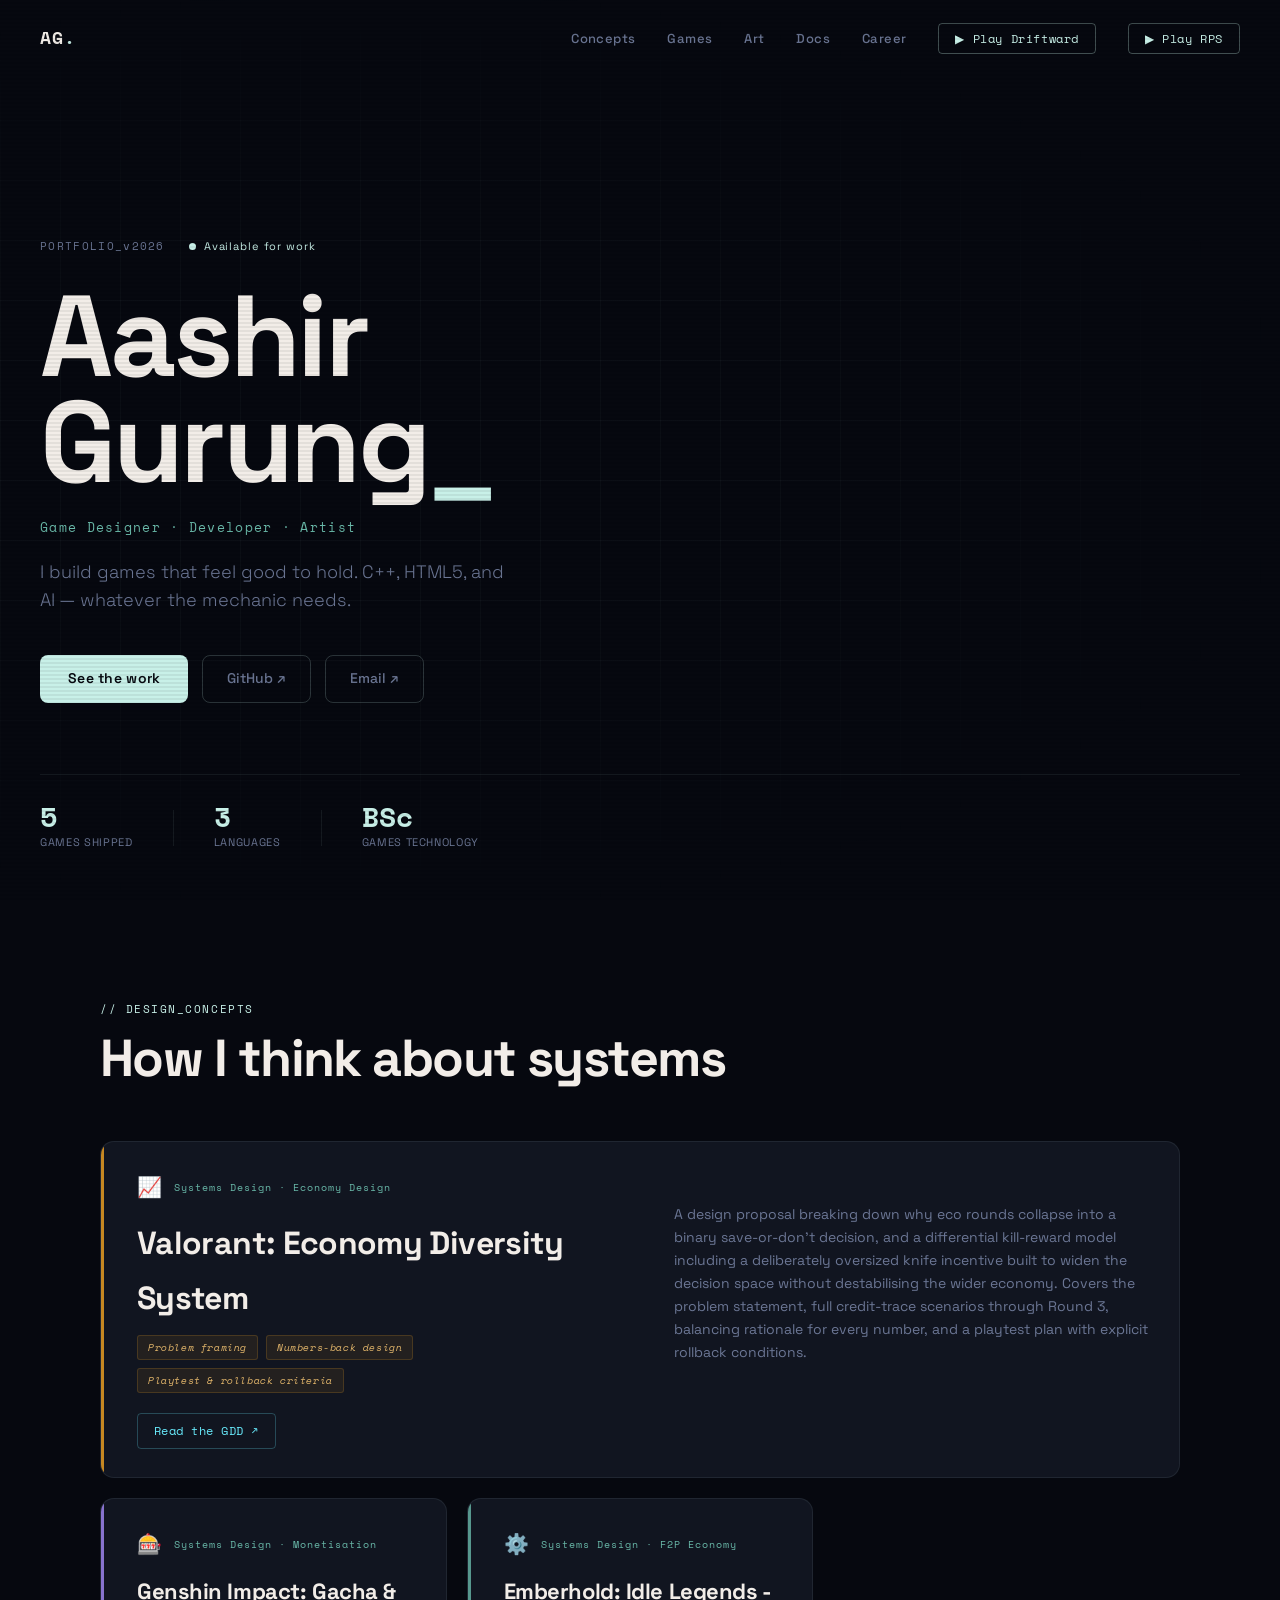
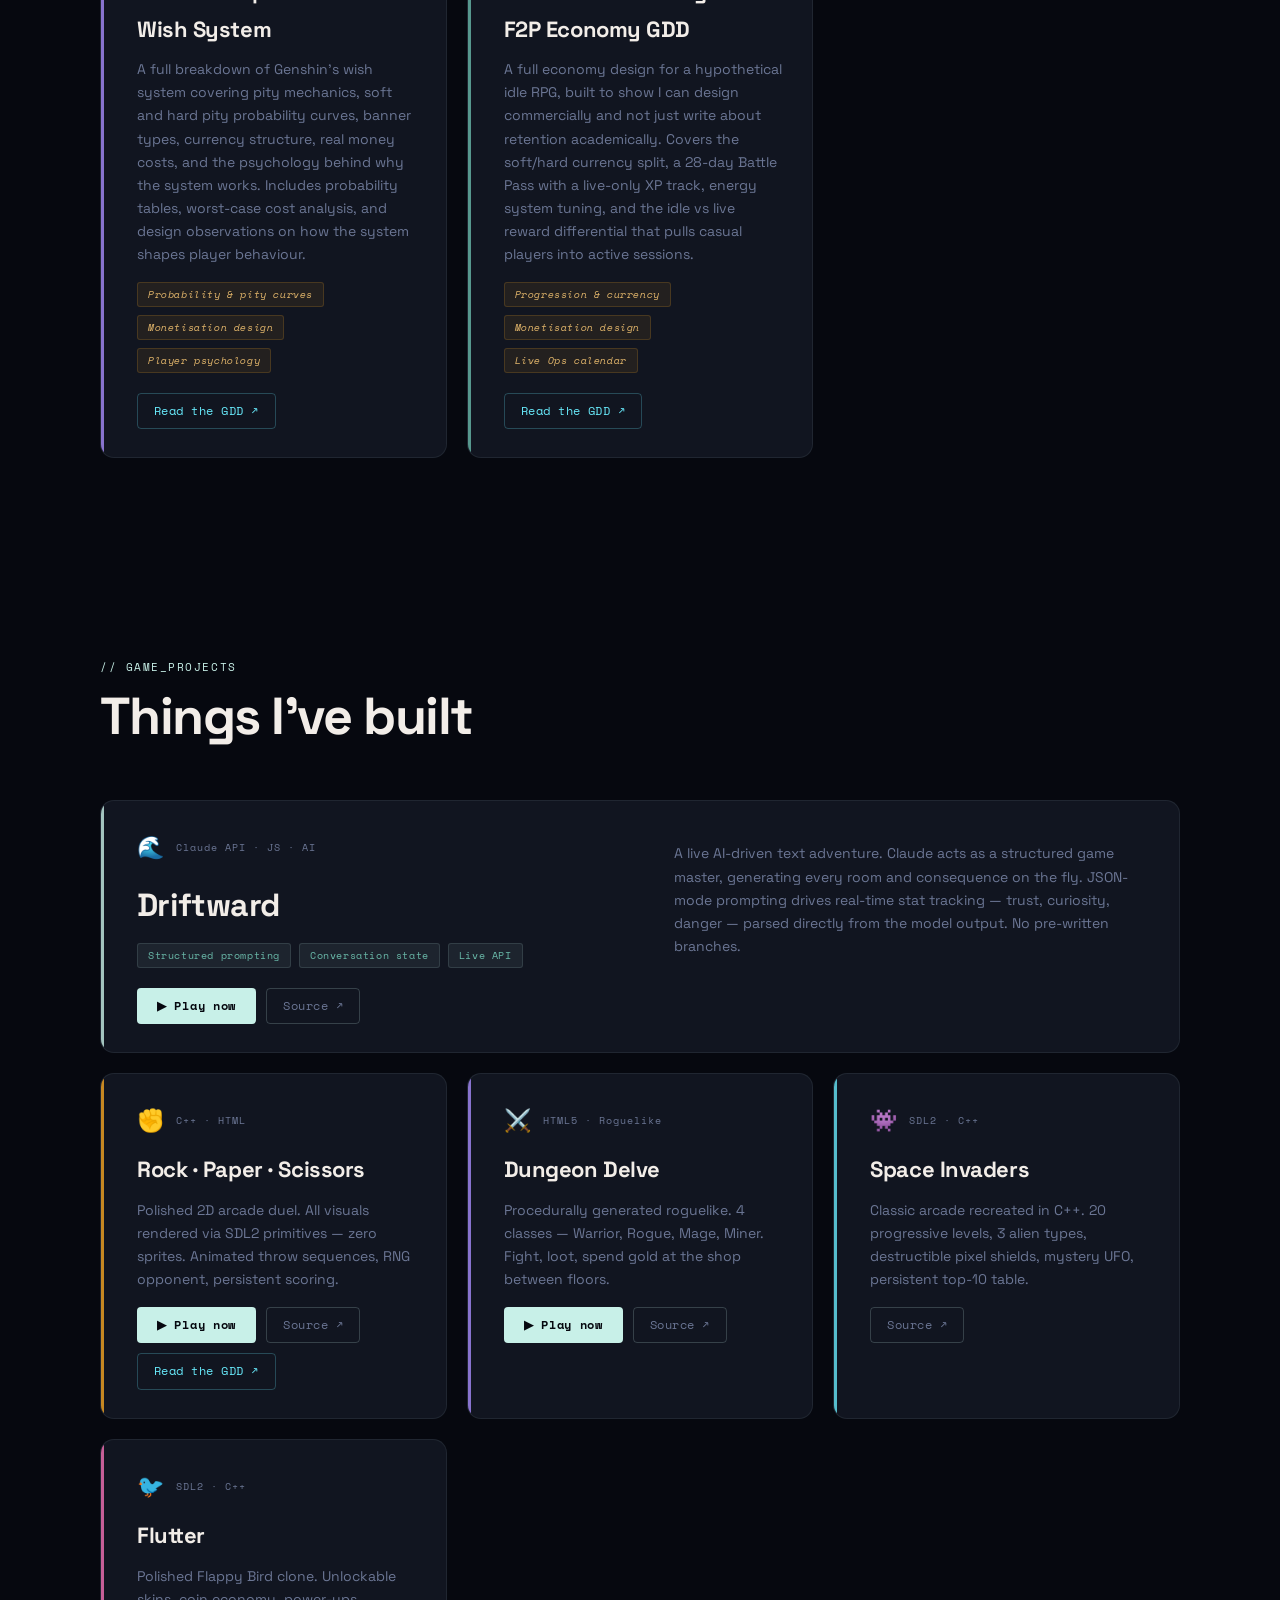
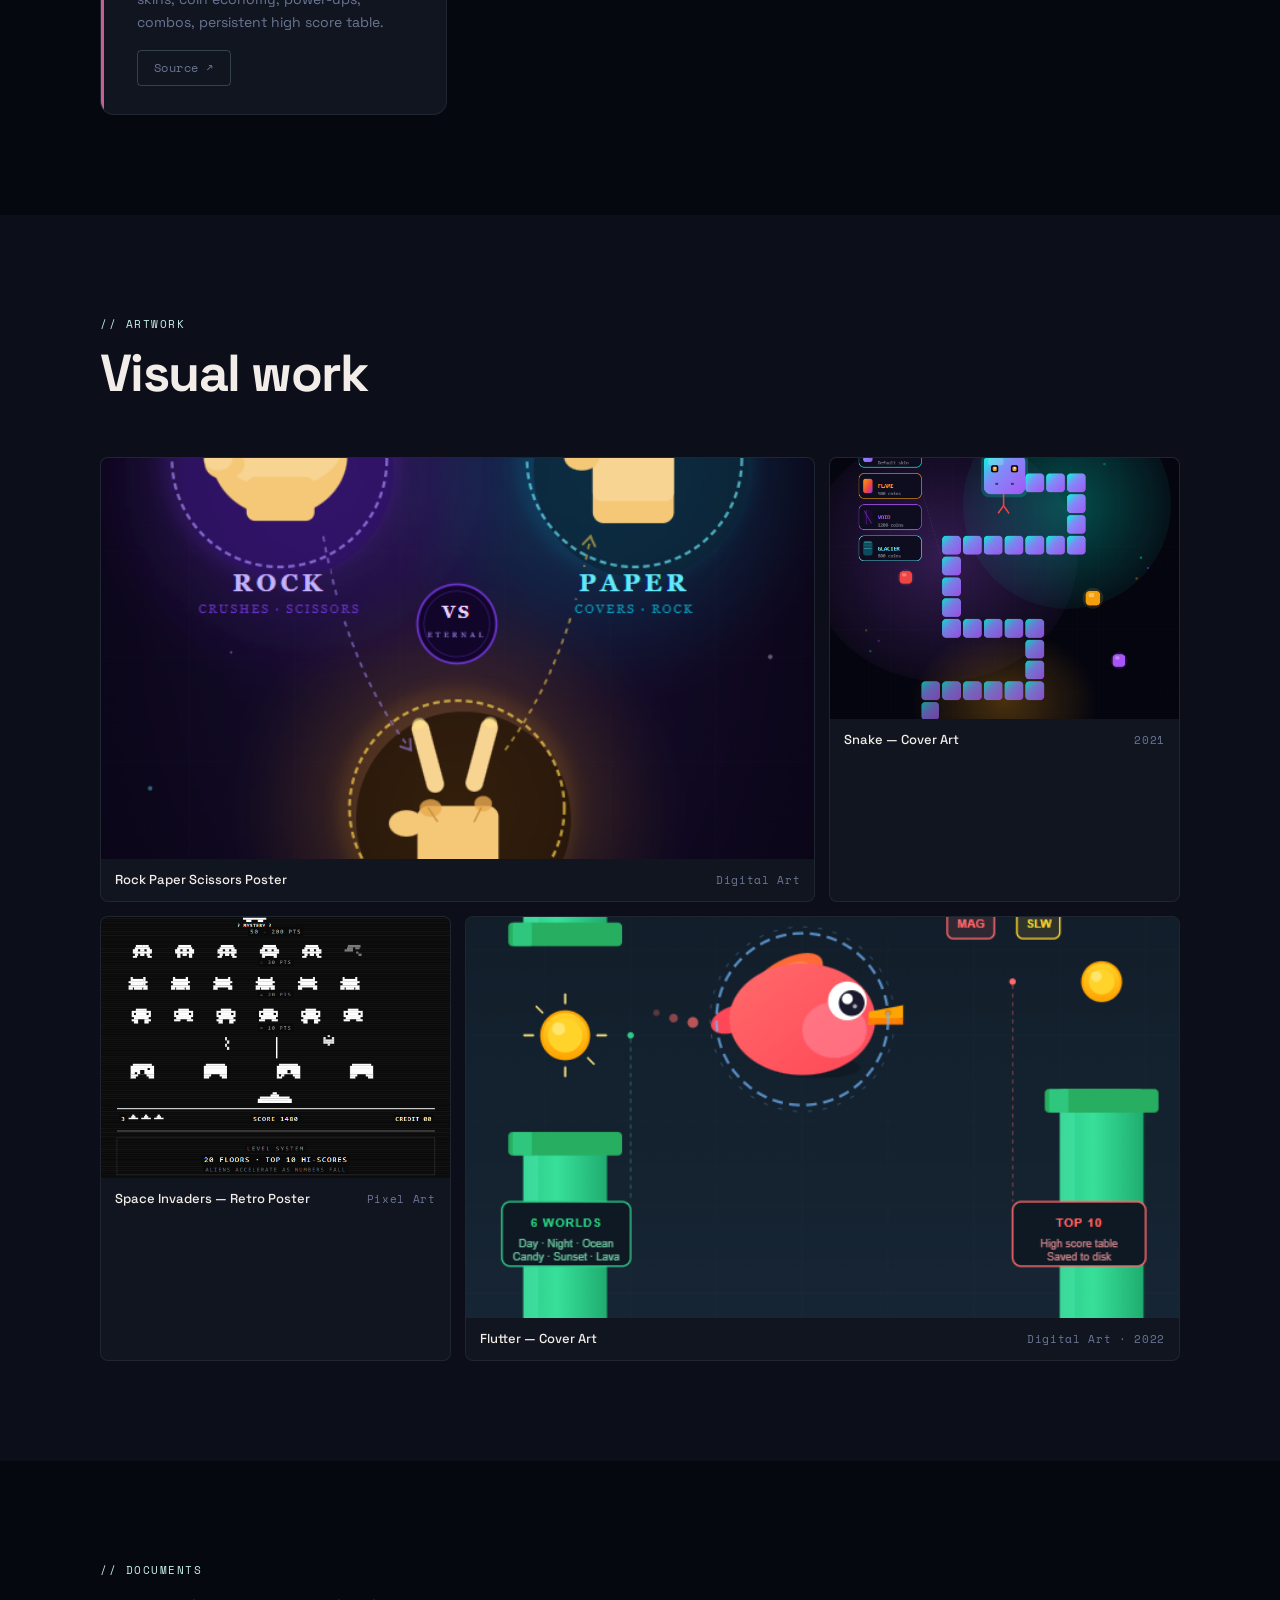
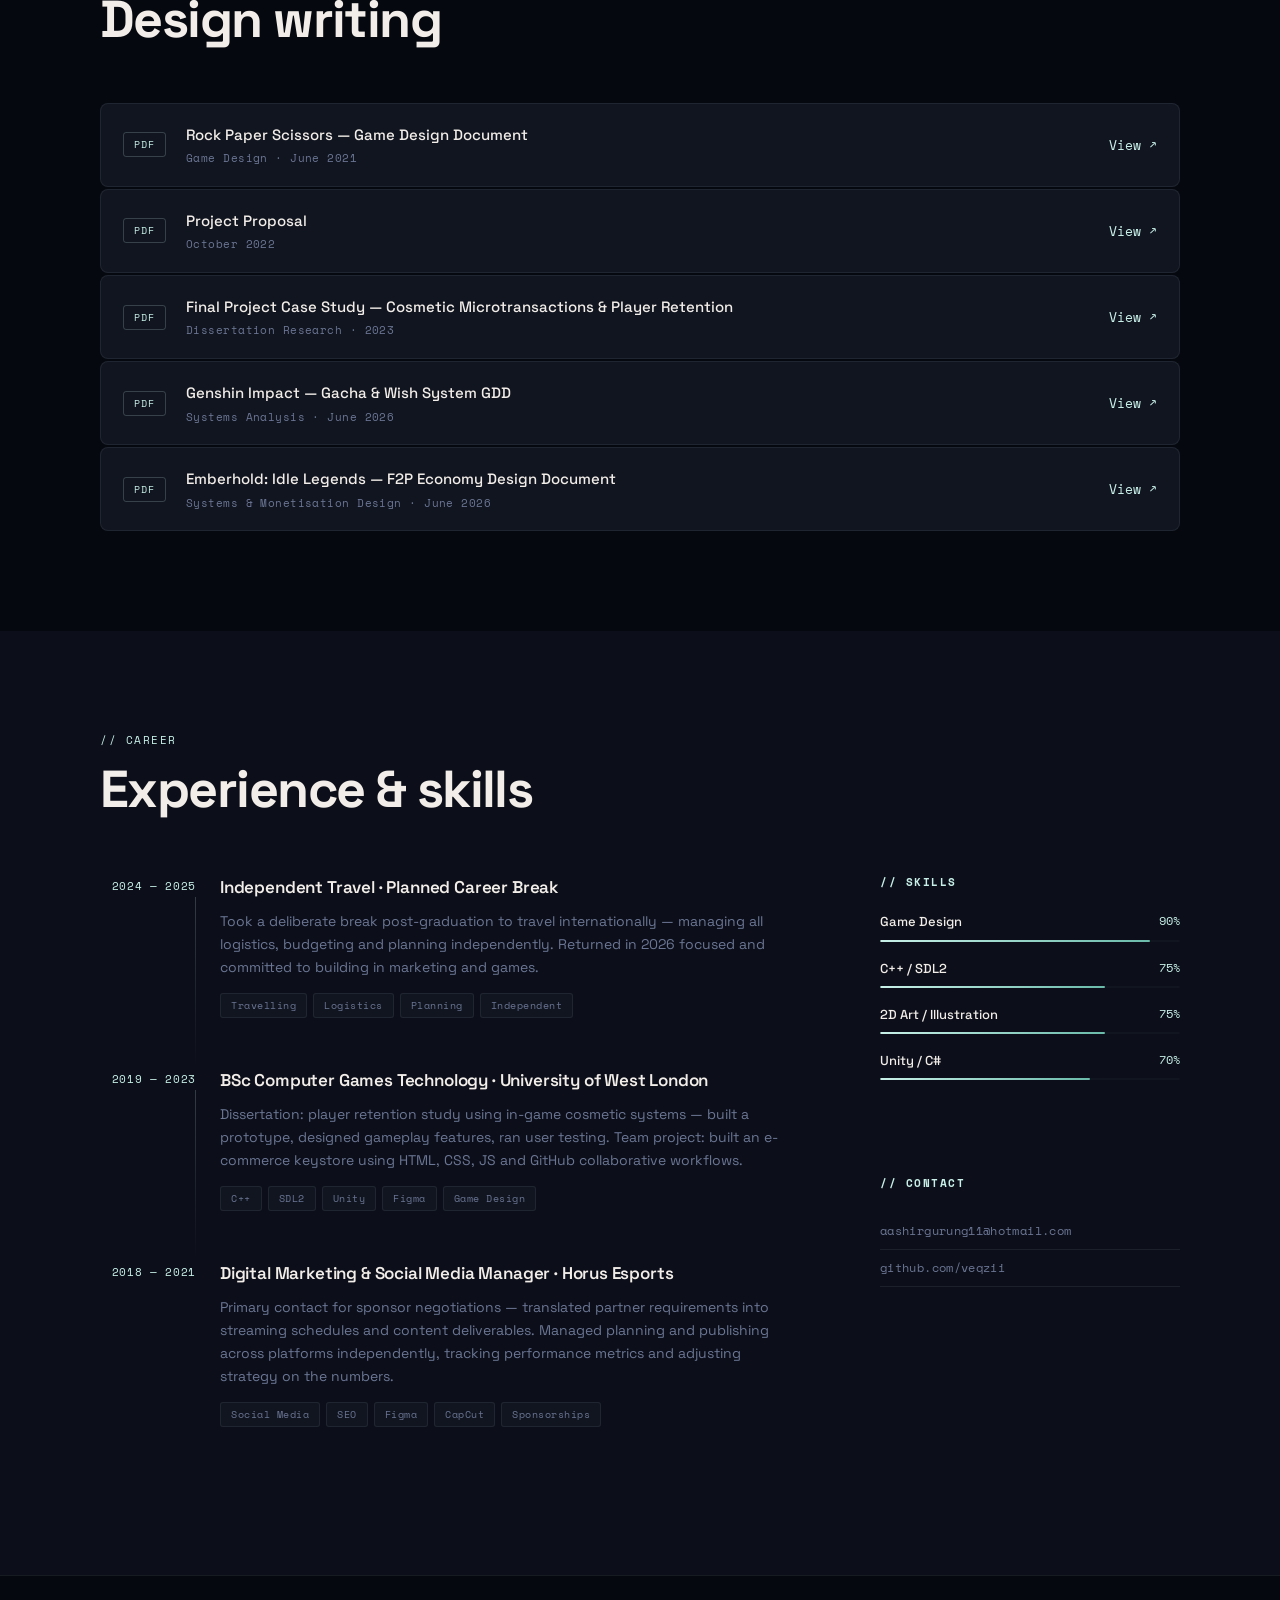
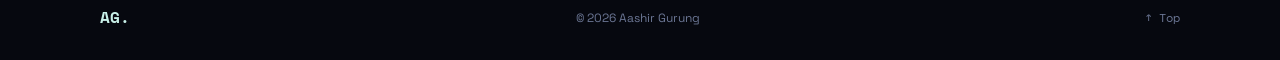
==== index.html @ be1afe0b "Add link to RPS game and update tags" ====
<!DOCTYPE html>
<html lang="en">
<head>
  <meta charset="UTF-8" />
  <meta name="viewport" content="width=device-width, initial-scale=1.0" />
  <title>AG — Game Designer</title>
  <link rel="stylesheet" href="style.css" />
  <link rel="preconnect" href="https://fonts.googleapis.com" />
  <link rel="preconnect" href="https://fonts.gstatic.com" crossorigin />
  <link href="https://fonts.googleapis.com/css2?family=Space+Grotesk:wght@300;400;500;600;700&family=Space+Mono:ital,wght@0,400;0,700;1,400&display=swap" rel="stylesheet" />
</head>
<body>

  <!-- CURSOR -->
  <div class="cursor" id="cursor"></div>

  <!-- NAV -->
  <nav class="nav" id="nav">
    <a href="#home" class="nav-logo">AG<span class="nav-logo-dot">.</span></a>
    <ul class="nav-links" id="navLinks">
      <li><a href="#concepts">Concepts</a></li>
      <li><a href="#games">Games</a></li>
      <li><a href="#art">Art</a></li>
      <li><a href="#docs">Docs</a></li>
      <li><a href="#career">Career</a></li>
      <li><a href="driftward.html" class="nav-cta">▶ Play Driftward</a></li>
      <li><a href="https://veqzii.github.io/RPS-Game/" class="nav-cta">▶ Play RPS</a></li>
    </ul>
    <button class="nav-toggle" id="navToggle" aria-label="Menu">
      <span></span><span></span>
    </button>
  </nav>

  <!-- HERO -->
  <section class="hero" id="home">
    <div class="hero-grid-bg"></div>
    <div class="hero-inner">
      <div class="hero-eyebrow">
        <span class="mono">PORTFOLIO_v2026</span>
        <span class="hero-status"><span class="status-dot"></span>Available for work</span>
      </div>
      <h1 class="hero-title">
        <span class="hero-name" id="heroName"></span><span class="hero-cursor" id="heroCursor">_</span>
      </h1>
      <p class="hero-role">Game Designer · Developer · Artist</p>
      <p class="hero-bio">I build games that feel good to hold. C++, HTML5, and AI — whatever the mechanic needs.</p>
      <div class="hero-links">
        <a href="#games" class="btn-primary">See the work</a>
        <a href="https://github.com/veqzii" target="_blank" class="btn-ghost">GitHub ↗</a>
        <a href="mailto:aashirgurung11@hotmail.com" class="btn-ghost">Email ↗</a>
      </div>
    </div>
    <div class="hero-stats">
      <div class="stat">
        <span class="stat-num">5</span>
        <span class="stat-label">Games shipped</span>
      </div>
      <div class="stat-divider"></div>
      <div class="stat">
        <span class="stat-num">3</span>
        <span class="stat-label">Languages</span>
      </div>
      <div class="stat-divider"></div>
      <div class="stat">
        <span class="stat-num">BSc</span>
        <span class="stat-label">Games Technology</span>
      </div>
    </div>
  </section>

  <!-- DESIGN CONCEPTS -->
  <section class="section" id="concepts">
    <div class="container">
      <header class="section-head">
        <div class="section-label mono">// DESIGN_CONCEPTS</div>
        <h2 class="section-title">How I think about systems</h2>
      </header>

      <div class="games-grid">

        <!-- VALORANT ECONOMY GDD — featured concept -->
        <article class="game-card game-card--featured concept-card reveal">
          <div class="card-accent" style="--accent-color: #f5a623;"></div>
          <div class="card-inner">
            <div class="card-header">
              <div class="card-icon">📈</div>
              <span class="card-tag mono">Systems Design · Economy Design</span>
            </div>
            <h3 class="card-title">Valorant: Economy Diversity System</h3>
            <p class="card-desc">A design proposal breaking down why eco rounds collapse into a binary save-or-don't decision, and a differential kill-reward model including a deliberately oversized knife incentive built to widen the decision space without destabilising the wider economy. Covers the problem statement, full credit-trace scenarios through Round 3, balancing rationale for every number, and a playtest plan with explicit rollback conditions.</p>
            <div class="card-tech">
              <span>Problem framing</span>
              <span>Numbers-back design</span>
              <span>Playtest & rollback criteria</span>
            </div>
            <div class="card-links">
              <a href="docs/ValorantEconomyBreakdownGDD.pdf" class="link-secondary link-doc" target="_blank" rel="noopener">Read the GDD ↗</a>
            </div>
          </div>
        </article>

        <!-- GENSHIN GACHA GDD -->
        <article class="game-card concept-card reveal">
          <div class="card-accent" style="--accent-color: #a78bfa;"></div>
          <div class="card-inner">
            <div class="card-header">
              <div class="card-icon">🎰</div>
              <span class="card-tag mono">Systems Design · Monetisation</span>
            </div>
            <h3 class="card-title">Genshin Impact: Gacha & Wish System</h3>
            <p class="card-desc">A full breakdown of Genshin's wish system covering pity mechanics, soft and hard pity probability curves, banner types, currency structure, real money costs, and the psychology behind why the system works. Includes probability tables, worst-case cost analysis, and design observations on how the system shapes player behaviour.</p>
            <div class="card-tech">
              <span>Probability & pity curves</span>
              <span>Monetisation design</span>
              <span>Player psychology</span>
            </div>
            <div class="card-links">
              <a href="docs/GenshinGachaSystem.pdf" class="link-secondary link-doc" target="_blank" rel="noopener">Read the GDD ↗</a>
            </div>
          </div>
        </article>

        <!-- EMBERHOLD ECONOMY GDD -->
        <article class="game-card concept-card reveal">
          <div class="card-accent" style="--accent-color: #6abaaa;"></div>
          <div class="card-inner">
            <div class="card-header">
              <div class="card-icon">⚙️</div>
              <span class="card-tag mono">Systems Design · F2P Economy</span>
            </div>
            <h3 class="card-title">Emberhold: Idle Legends - F2P Economy GDD</h3>
            <p class="card-desc">A full economy design for a hypothetical idle RPG, built to show I can design commercially and not just write about retention academically. Covers the soft/hard currency split, a 28-day Battle Pass with a live-only XP track, energy system tuning, and the idle vs live reward differential that pulls casual players into active sessions.</p>
            <div class="card-tech">
              <span>Progression & currency</span>
              <span>Monetisation design</span>
              <span>Live Ops calendar</span>
            </div>
            <div class="card-links">
              <a href="docs/RPS_GDD.pdf" class="link-secondary link-doc" target="_blank" rel="noopener">Read the GDD ↗</a>
            </div>
          </div>
        </article>

      </div>
    </div>
  </section>

  <!-- GAMES -->
  <section class="section" id="games">
    <div class="container">
      <header class="section-head">
        <div class="section-label mono">// GAME_PROJECTS</div>
        <h2 class="section-title">Things I've built</h2>
      </header>

      <div class="games-grid">

        <!-- DRIFTWARD — featured, top -->
        <article class="game-card game-card--featured reveal">
          <div class="card-accent" style="--accent-color: #c8f0e8;"></div>
          <div class="card-inner">
            <div class="card-header">
              <div class="card-icon">🌊</div>
              <span class="card-tag mono">Claude API · JS · AI</span>
            </div>
            <h3 class="card-title">Driftward</h3>
            <p class="card-desc">A live AI-driven text adventure. Claude acts as a structured game master, generating every room and consequence on the fly. JSON-mode prompting drives real-time stat tracking — trust, curiosity, danger — parsed directly from the model output. No pre-written branches.</p>
            <div class="card-tech">
              <span>Structured prompting</span>
              <span>Conversation state</span>
              <span>Live API</span>
            </div>
            <div class="card-links">
              <a href="driftward.html" class="link-play">▶ Play now</a>
              <a href="https://github.com/veqzii" target="_blank" class="link-secondary">Source ↗</a>
            </div>
          </div>
        </article>

        <!-- RPS -->
        <article class="game-card reveal">
          <div class="card-accent" style="--accent-color: #f5a623;"></div>
          <div class="card-inner">
            <div class="card-header">
              <div class="card-icon">✊</div>
              <span class="card-tag mono">C++ · HTML</span>
            </div>
            <h3 class="card-title">Rock · Paper · Scissors</h3>
            <p class="card-desc">Polished 2D arcade duel. All visuals rendered via SDL2 primitives — zero sprites. Animated throw sequences, RNG opponent, persistent scoring.</p>
            <div class="card-links">
              <a href="https://veqzii.github.io/RPS-Game/" class="link-play">▶ Play now</a>
              <a href="https://github.com/veqzii/rps-game" target="_blank" class="link-secondary">Source ↗</a>
              <a href="docs/RPS_GDD.pdf" class="link-secondary link-doc" target="_blank" rel="noopener">Read the GDD ↗</a>
            </div>
          </div>
        </article>

        <!-- DUNGEON DELVE -->
        <article class="game-card reveal">
          <div class="card-accent" style="--accent-color: #a78bfa;"></div>
          <div class="card-inner">
            <div class="card-header">
              <div class="card-icon">⚔️</div>
              <span class="card-tag mono">HTML5 · Roguelike</span>
            </div>
            <h3 class="card-title">Dungeon Delve</h3>
            <p class="card-desc">Procedurally generated roguelike. 4 classes — Warrior, Rogue, Mage, Miner. Fight, loot, spend gold at the shop between floors.</p>
            <div class="card-links">
              <a href="dungeon_delve.html" class="link-play">▶ Play now</a>
              <a href="https://github.com/veqzii" target="_blank" class="link-secondary">Source ↗</a>
            </div>
          </div>
        </article>

        <!-- SPACE INVADERS -->
        <article class="game-card reveal">
          <div class="card-accent" style="--accent-color: #67e8f9;"></div>
          <div class="card-inner">
            <div class="card-header">
              <div class="card-icon">👾</div>
              <span class="card-tag mono">SDL2 · C++</span>
            </div>
            <h3 class="card-title">Space Invaders</h3>
            <p class="card-desc">Classic arcade recreated in C++. 20 progressive levels, 3 alien types, destructible pixel shields, mystery UFO, persistent top-10 table.</p>
            <div class="card-links">
              <a href="https://github.com/veqzii/space-invaders" target="_blank" class="link-secondary">Source ↗</a>
            </div>
          </div>
        </article>

        <!-- FLUTTER -->
        <article class="game-card reveal">
          <div class="card-accent" style="--accent-color: #f472b6;"></div>
          <div class="card-inner">
            <div class="card-header">
              <div class="card-icon">🐦</div>
              <span class="card-tag mono">SDL2 · C++</span>
            </div>
            <h3 class="card-title">Flutter</h3>
            <p class="card-desc">Polished Flappy Bird clone. Unlockable skins, coin economy, power-ups, combos, persistent high score table.</p>
            <div class="card-links">
              <a href="https://github.com/Veqzii/Flutter" target="_blank" class="link-secondary">Source ↗</a>
            </div>
          </div>
        </article>

      </div>
    </div>
  </section>


  <!-- ART -->
  <section class="section section--alt" id="art">
    <div class="container">
      <header class="section-head">
        <div class="section-label mono">// ARTWORK</div>
        <h2 class="section-title">Visual work</h2>
      </header>

      <div class="art-grid">
        <figure class="art-item art-item--wide reveal" onclick="openLightbox('art/rps poster.png','Rock Paper Scissors — Promotional Poster')">
          <div class="art-img-wrap">
            <img src="art/rps poster.png" alt="Rock Paper Scissors Poster" loading="lazy" />
          </div>
          <figcaption><span>Rock Paper Scissors Poster</span><span class="mono">Digital Art</span></figcaption>
        </figure>

        <figure class="art-item reveal" onclick="openLightbox('art/snake-cover.png','Snake — Cover Art')">
          <div class="art-img-wrap">
            <img src="art/snake-cover.png" alt="Snake Cover Art" loading="lazy" />
          </div>
          <figcaption><span>Snake — Cover Art</span><span class="mono">2021</span></figcaption>
        </figure>

        <figure class="art-item reveal" onclick="openLightbox('art/space-invaders-poster.png','Space Invaders — Retro Arcade Poster')">
          <div class="art-img-wrap">
            <img src="art/space-invaders-poster.png" alt="Space Invaders Poster" loading="lazy" />
          </div>
          <figcaption><span>Space Invaders — Retro Poster</span><span class="mono">Pixel Art</span></figcaption>
        </figure>

        <figure class="art-item art-item--wide reveal" onclick="openLightbox('art/flutter_game_poster.png','Flutter — Cover Art')">
          <div class="art-img-wrap">
            <img src="art/flutter_game_poster.png" alt="Flutter Cover Art" loading="lazy" />
          </div>
          <figcaption><span>Flutter — Cover Art</span><span class="mono">Digital Art · 2022</span></figcaption>
        </figure>
      </div>
    </div>
  </section>

  <!-- DOCUMENTS -->
  <section class="section" id="docs">
    <div class="container">
      <header class="section-head">
        <div class="section-label mono">// DOCUMENTS</div>
        <h2 class="section-title">Design writing</h2>
      </header>

      <div class="docs-list">
        <a href="docs/RPS_GDD.pdf" class="doc-row reveal" target="_blank" rel="noopener">
          <span class="doc-tag mono">PDF</span>
          <div class="doc-info">
            <span class="doc-name">Rock Paper Scissors — Game Design Document</span>
            <span class="doc-meta mono">Game Design · June 2021</span>
          </div>
          <span class="doc-dl">View ↗</span>
        </a>
        <a href="docs/Project Proposal.pdf" class="doc-row reveal" target="_blank" rel="noopener">
          <span class="doc-tag mono">PDF</span>
          <div class="doc-info">
            <span class="doc-name">Project Proposal</span>
            <span class="doc-meta mono">October 2022</span>
          </div>
          <span class="doc-dl">View ↗</span>
        </a>
        <a href="docs/Final_Project_Case_Study.pdf" class="doc-row reveal" target="_blank" rel="noopener">
          <span class="doc-tag mono">PDF</span>
          <div class="doc-info">
            <span class="doc-name">Final Project Case Study — Cosmetic Microtransactions & Player Retention</span>
            <span class="doc-meta mono">Dissertation Research · 2023</span>
          </div>
          <span class="doc-dl">View ↗</span>
        </a>
        <a href="docs/GenshinGachaSystem.pdf" class="doc-row reveal" target="_blank" rel="noopener">
          <span class="doc-tag mono">PDF</span>
          <div class="doc-info">
            <span class="doc-name">Genshin Impact — Gacha & Wish System GDD</span>
            <span class="doc-meta mono">Systems Analysis · June 2026</span>
          </div>
          <span class="doc-dl">View ↗</span>
        </a>
        <a href="docs/EmberholdGDD.pdf" class="doc-row reveal" target="_blank" rel="noopener">
          <span class="doc-tag mono">PDF</span>
          <div class="doc-info">
            <span class="doc-name">Emberhold: Idle Legends — F2P Economy Design Document</span>
            <span class="doc-meta mono">Systems & Monetisation Design · June 2026</span>
          </div>
          <span class="doc-dl">View ↗</span>
        </a>
      </div>
    </div>
  </section>

  <!-- CAREER -->
  <section class="section section--alt" id="career">
    <div class="container">
      <header class="section-head">
        <div class="section-label mono">// CAREER</div>
        <h2 class="section-title">Experience & skills</h2>
      </header>

      <div class="career-layout">
        <div class="timeline">

          <div class="tl-item reveal">
            <div class="tl-year mono">2024 — 2025</div>
            <div class="tl-body">
              <h4 class="tl-role">Independent Travel · Planned Career Break</h4>
              <p class="tl-desc">Took a deliberate break post-graduation to travel internationally — managing all logistics, budgeting and planning independently. Returned in 2026 focused and committed to building in marketing and games.</p>
              <div class="tl-tags">
                <span>Travelling</span><span>Logistics</span><span>Planning</span><span>Independent</span>
              </div>
            </div>
          </div>

          <div class="tl-item reveal">
            <div class="tl-year mono">2019 — 2023</div>
            <div class="tl-body">
              <h4 class="tl-role">BSc Computer Games Technology · University of West London</h4>
              <p class="tl-desc">Dissertation: player retention study using in-game cosmetic systems — built a prototype, designed gameplay features, ran user testing. Team project: built an e-commerce keystore using HTML, CSS, JS and GitHub collaborative workflows.</p>
              <div class="tl-tags">
                <span>C++</span><span>SDL2</span><span>Unity</span><span>Figma</span><span>Game Design</span>
              </div>
            </div>
          </div>

          <div class="tl-item reveal">
            <div class="tl-year mono">2018 — 2021</div>
            <div class="tl-body">
              <h4 class="tl-role">Digital Marketing & Social Media Manager · Horus Esports</h4>
              <p class="tl-desc">Primary contact for sponsor negotiations — translated partner requirements into streaming schedules and content deliverables. Managed planning and publishing across platforms independently, tracking performance metrics and adjusting strategy on the numbers.</p>
              <div class="tl-tags">
                <span>Social Media</span><span>SEO</span><span>Figma</span><span>CapCut</span><span>Sponsorships</span>
              </div>
            </div>
          </div>

        </div>

        <aside class="skills-col">
          <div class="skills-block">
            <h3 class="skills-heading mono">// SKILLS</h3>
            <div class="skill-list" id="skillList">
              <div class="skill-item reveal">
                <div class="skill-top"><span>Game Design</span><span class="mono">90%</span></div>
                <div class="skill-bar"><div class="skill-fill" style="--w:90%"></div></div>
              </div>
              <div class="skill-item reveal">
                <div class="skill-top"><span>C++ / SDL2</span><span class="mono">75%</span></div>
                <div class="skill-bar"><div class="skill-fill" style="--w:75%"></div></div>
              </div>
              <div class="skill-item reveal">
                <div class="skill-top"><span>2D Art / Illustration</span><span class="mono">75%</span></div>
                <div class="skill-bar"><div class="skill-fill" style="--w:75%"></div></div>
              </div>
              <div class="skill-item reveal">
                <div class="skill-top"><span>Unity / C#</span><span class="mono">70%</span></div>
                <div class="skill-bar"><div class="skill-fill" style="--w:70%"></div></div>
              </div>
              <div class="skill-item reveal">
                <div class="skill-top"><span>Figma / UI Design</span><span class="mono">65%</span></div>
                <div class="skill-bar"><div class="skill-fill" style="--w:65%"></div></div>
              </div>
            </div>
          </div>

          <div class="contact-block">
            <h3 class="skills-heading mono">// CONTACT</h3>
            <a href="mailto:aashirgurung11@hotmail.com" class="contact-link">aashirgurung11@hotmail.com</a>
            <a href="https://github.com/veqzii" target="_blank" class="contact-link">github.com/veqzii</a>
          </div>
        </aside>
      </div>
    </div>
  </section>

  <!-- FOOTER -->
  <footer class="footer">
    <div class="container footer-inner">
      <span class="footer-logo mono">AG.</span>
      <p class="footer-copy">© 2026 Aashir Gurung</p>
      <a href="#home" class="footer-top">↑ Top</a>
    </div>
  </footer>

  <!-- LIGHTBOX -->
  <div class="lightbox" id="lightbox" onclick="closeLightbox()">
    <button class="lb-close" onclick="closeLightbox()">✕</button>
    <div class="lb-inner" onclick="event.stopPropagation()">
      <img id="lbImg" src="" alt="" />
      <p id="lbCaption"></p>
    </div>
  </div>

  <script src="main.js"></script>
</body>
</html>
---- style.css ----
/* ============================================================
   AASHIR GURUNG PORTFOLIO — style.css
   Aesthetic: Game Credits / CRT Terminal
   Fonts: Space Grotesk (display) + Space Mono (utility)
   ============================================================ */

/* ── Reset ── */
*, *::before, *::after { box-sizing: border-box; margin: 0; padding: 0; }
html { scroll-behavior: smooth; }

/* ── Tokens ── */
:root {
  --void:      #06080f;
  --void-2:    #0c0f1a;
  --void-3:    #111520;
  --panel:     #161b2e;
  --border:    rgba(200, 240, 232, 0.08);
  --border-hi: rgba(200, 240, 232, 0.2);

  --mint:      #c8f0e8;
  --mint-dim:  #6abaaa;
  --danger:    #e84040;
  --warm:      #f2ede8;
  --muted:     #6b7694;

  --head:      'Space Grotesk', sans-serif;
  --mono:      'Space Mono', monospace;
  --body:      'Space Grotesk', sans-serif;

  --r:         8px;
  --r-lg:      14px;
  --ease:      cubic-bezier(0.4, 0, 0.2, 1);
}

body {
  background: var(--void);
  color: var(--warm);
  font-family: var(--body);
  font-size: 16px;
  line-height: 1.7;
  overflow-x: hidden;
  cursor: none;
}

/* CRT scanline overlay — the signature texture */
body::after {
  content: '';
  position: fixed;
  inset: 0;
  pointer-events: none;
  background: repeating-linear-gradient(
    to bottom,
    transparent 0px,
    transparent 2px,
    rgba(0, 0, 0, 0.06) 2px,
    rgba(0, 0, 0, 0.06) 4px
  );
  z-index: 9000;
}

.mono { font-family: var(--mono); }

/* ── Custom cursor ── */
.cursor {
  position: fixed;
  width: 20px; height: 20px;
  border: 1.5px solid var(--mint);
  border-radius: 50%;
  pointer-events: none;
  z-index: 9999;
  transform: translate(-50%, -50%);
  transition: width 0.2s var(--ease), height 0.2s var(--ease), background 0.2s var(--ease);
  mix-blend-mode: screen;
}
body:not(:hover) .cursor { opacity: 0; }
body.cur-hover .cursor {
  width: 40px; height: 40px;
  background: rgba(200, 240, 232, 0.07);
}

/* ── Container ── */
.container {
  max-width: 1160px;
  margin: 0 auto;
  padding: 0 40px;
}

/* ── NAV ── */
.nav {
  position: fixed;
  top: 0; left: 0; right: 0;
  z-index: 500;
  display: flex;
  align-items: center;
  justify-content: space-between;
  padding: 22px 40px;
  transition: background 0.3s var(--ease), padding 0.3s var(--ease);
}
.nav.scrolled {
  background: rgba(6, 8, 15, 0.95);
  backdrop-filter: blur(20px);
  padding: 14px 40px;
  border-bottom: 1px solid var(--border);
}

.nav-logo {
  font-family: var(--mono);
  font-size: 18px;
  font-weight: 700;
  color: var(--warm);
  text-decoration: none;
  letter-spacing: 0.05em;
}
.nav-logo-dot { color: var(--mint); }

.nav-links {
  display: flex;
  align-items: center;
  gap: 32px;
  list-style: none;
}
.nav-links a {
  font-size: 13px;
  font-weight: 500;
  color: var(--muted);
  text-decoration: none;
  letter-spacing: 0.03em;
  transition: color 0.2s;
}
.nav-links a:hover { color: var(--warm); }
.nav-cta {
  color: var(--mint) !important;
  border: 1px solid rgba(200, 240, 232, 0.3);
  padding: 6px 16px;
  border-radius: 4px;
  font-family: var(--mono) !important;
  font-size: 12px !important;
  letter-spacing: 0.05em !important;
  transition: background 0.2s, border-color 0.2s !important;
}
.nav-cta:hover {
  background: rgba(200, 240, 232, 0.08) !important;
  border-color: var(--mint) !important;
}

.nav-toggle {
  display: none;
  flex-direction: column;
  gap: 5px;
  background: none;
  border: none;
  cursor: pointer;
  padding: 4px;
  z-index: 600;
}
.nav-toggle span {
  display: block;
  width: 22px; height: 1.5px;
  background: var(--warm);
  transition: 0.3s var(--ease);
}

/* ── HERO ── */
.hero {
  min-height: 100vh;
  display: flex;
  flex-direction: column;
  justify-content: center;
  position: relative;
  padding: 120px 40px 80px;
  overflow: hidden;
}

/* Grid background — game engine viewport */
.hero-grid-bg {
  position: absolute;
  inset: 0;
  background-image:
    linear-gradient(rgba(200, 240, 232, 0.03) 1px, transparent 1px),
    linear-gradient(90deg, rgba(200, 240, 232, 0.03) 1px, transparent 1px);
  background-size: 60px 60px;
  mask-image: radial-gradient(ellipse at 30% 50%, black 30%, transparent 75%);
}

.hero-inner {
  max-width: 800px;
  position: relative;
  z-index: 1;
}

.hero-eyebrow {
  display: flex;
  align-items: center;
  gap: 24px;
  margin-bottom: 28px;
  font-size: 11px;
  letter-spacing: 0.12em;
  color: var(--muted);
}
.hero-status {
  display: flex;
  align-items: center;
  gap: 8px;
  color: var(--mint);
  font-size: 11px;
  letter-spacing: 0.08em;
}
.status-dot {
  width: 7px; height: 7px;
  border-radius: 50%;
  background: var(--mint);
  animation: blink-status 2.4s ease-in-out infinite;
}
@keyframes blink-status {
  0%,100% { opacity: 1; }
  50% { opacity: 0.3; }
}

.hero-title {
  font-family: var(--head);
  font-size: clamp(64px, 9vw, 120px);
  font-weight: 700;
  line-height: 0.92;
  letter-spacing: -0.03em;
  color: var(--warm);
  margin-bottom: 20px;
  min-height: 1.1em;
}

/* Blinking cursor in hero title */
.hero-cursor {
  color: var(--mint);
  animation: blink-cur 1s step-end infinite;
}
@keyframes blink-cur {
  0%,100% { opacity: 1; }
  50% { opacity: 0; }
}

.hero-role {
  font-family: var(--mono);
  font-size: 13px;
  color: var(--mint-dim);
  letter-spacing: 0.1em;
  margin-bottom: 20px;
}

.hero-bio {
  font-size: 18px;
  font-weight: 300;
  color: var(--muted);
  max-width: 480px;
  line-height: 1.6;
  margin-bottom: 40px;
}

.hero-links {
  display: flex;
  gap: 14px;
  flex-wrap: wrap;
}

.btn-primary {
  display: inline-flex;
  align-items: center;
  padding: 12px 28px;
  background: var(--mint);
  color: var(--void);
  font-family: var(--head);
  font-size: 14px;
  font-weight: 600;
  text-decoration: none;
  border-radius: var(--r);
  letter-spacing: 0.02em;
  transition: transform 0.2s var(--ease), box-shadow 0.2s;
}
.btn-primary:hover {
  transform: translateY(-2px);
  box-shadow: 0 8px 32px rgba(200, 240, 232, 0.25);
}

.btn-ghost {
  display: inline-flex;
  align-items: center;
  padding: 11px 24px;
  border: 1px solid var(--border-hi);
  color: var(--muted);
  font-family: var(--head);
  font-size: 14px;
  font-weight: 500;
  text-decoration: none;
  border-radius: var(--r);
  transition: border-color 0.2s, color 0.2s, transform 0.2s;
}
.btn-ghost:hover {
  border-color: var(--mint);
  color: var(--mint);
  transform: translateY(-2px);
}

/* Hero stats bar */
.hero-stats {
  display: flex;
  align-items: center;
  gap: 0;
  position: absolute;
  bottom: 48px;
  left: 40px;
  right: 40px;
  border-top: 1px solid var(--border);
  padding-top: 28px;
  z-index: 1;
}
.stat {
  display: flex;
  flex-direction: column;
  gap: 2px;
  padding-right: 40px;
}
.stat-num {
  font-family: var(--mono);
  font-size: 28px;
  font-weight: 700;
  color: var(--mint);
  line-height: 1;
}
.stat-label {
  font-size: 11px;
  color: var(--muted);
  letter-spacing: 0.06em;
  text-transform: uppercase;
}
.stat-divider {
  width: 1px;
  height: 36px;
  background: var(--border);
  margin-right: 40px;
}

/* ── SECTIONS ── */
.section { padding: 100px 0; }
.section--alt { background: var(--void-2); }

.section-head { margin-bottom: 56px; }
.section-label {
  font-size: 11px;
  color: var(--mint);
  letter-spacing: 0.14em;
  margin-bottom: 12px;
  display: block;
}
.section-title {
  font-family: var(--head);
  font-size: clamp(32px, 4.5vw, 52px);
  font-weight: 700;
  letter-spacing: -0.03em;
  line-height: 1.05;
  color: var(--warm);
}

/* ── REVEAL ── */
.reveal {
  opacity: 0;
  transform: translateY(24px);
  transition: opacity 0.65s var(--ease), transform 0.65s var(--ease);
}
.reveal.visible {
  opacity: 1;
  transform: translateY(0);
}

/* ── GAME CARDS ── */
.games-grid {
  display: grid;
  grid-template-columns: repeat(3, 1fr);
  gap: 20px;
}

/* Featured card spans full width */
.game-card--featured {
  grid-column: 1 / -1;
}

.game-card {
  position: relative;
  background: var(--void-3);
  border: 1px solid var(--border);
  border-radius: var(--r-lg);
  overflow: hidden;
  transition: border-color 0.25s, transform 0.25s var(--ease), box-shadow 0.35s var(--ease);
}
.game-card:hover {
  border-color: color-mix(in srgb, var(--accent-color, var(--mint)) 50%, var(--border-hi));
  transform: translateY(-4px);
  box-shadow:
    0 20px 60px rgba(0, 0, 0, 0.4),
    0 0 0 1px color-mix(in srgb, var(--accent-color, var(--mint)) 25%, transparent) inset,
    0 0 50px -14px var(--accent-color, var(--mint));
}

/* Coloured left accent — the "cartridge slot" motif */
.card-accent {
  position: absolute;
  left: 0; top: 0; bottom: 0;
  width: 3px;
  background: var(--accent-color, var(--mint));
  opacity: 0.8;
}
.game-card:hover .card-accent { opacity: 1; }

.card-inner {
  padding: 28px 28px 28px 36px;
}

.game-card--featured .card-inner {
  display: grid;
  grid-template-columns: 1fr 1fr;
  grid-template-rows: auto auto 1fr auto auto;
  column-gap: 60px;
  align-items: start;
}
.game-card--featured .card-header { grid-column: 1; grid-row: 1; }
.game-card--featured .card-title  { grid-column: 1; grid-row: 2; }
.game-card--featured .card-desc   { grid-column: 2; grid-row: 1 / 4; align-self: center; }
.game-card--featured .card-tech   { grid-column: 1; grid-row: 3; }
.game-card--featured .card-links  { grid-column: 1; grid-row: 4; }

.card-header {
  display: flex;
  align-items: center;
  gap: 12px;
  margin-bottom: 12px;
}
.card-icon { font-size: 22px; }
.card-tag {
  font-size: 10px;
  letter-spacing: 0.1em;
  color: var(--muted);
}

.card-title {
  font-family: var(--head);
  font-size: 22px;
  font-weight: 700;
  letter-spacing: -0.02em;
  margin-bottom: 10px;
  color: var(--warm);
}
.game-card--featured .card-title { font-size: 32px; }

.card-desc {
  font-size: 14px;
  color: var(--muted);
  line-height: 1.65;
  margin-bottom: 16px;
  font-weight: 400;
}

.card-tech {
  display: flex;
  gap: 8px;
  flex-wrap: wrap;
  margin-bottom: 20px;
}
.card-tech span {
  font-family: var(--mono);
  font-size: 10px;
  letter-spacing: 0.06em;
  padding: 3px 10px;
  border-radius: 3px;
  background: rgba(200, 240, 232, 0.07);
  color: var(--mint-dim);
  border: 1px solid rgba(200, 240, 232, 0.12);
}

.card-links { display: flex; gap: 10px; flex-wrap: wrap; }

.link-play {
  display: inline-flex;
  align-items: center;
  padding: 8px 20px;
  background: var(--mint);
  color: var(--void);
  font-family: var(--mono);
  font-size: 12px;
  font-weight: 700;
  letter-spacing: 0.06em;
  text-decoration: none;
  border-radius: 4px;
  transition: box-shadow 0.2s, transform 0.2s;
}
.link-play:hover {
  transform: translateY(-1px);
  box-shadow: 0 4px 20px rgba(200, 240, 232, 0.3);
}

.link-secondary {
  display: inline-flex;
  align-items: center;
  padding: 7px 16px;
  border: 1px solid var(--border-hi);
  color: var(--muted);
  font-family: var(--mono);
  font-size: 12px;
  letter-spacing: 0.04em;
  text-decoration: none;
  border-radius: 4px;
  transition: border-color 0.2s, color 0.2s;
}
.link-secondary:hover { border-color: var(--mint); color: var(--mint); }
.link-doc { color: #67e8f9; border-color: rgba(103,232,249,0.25); }
.link-doc:hover { border-color: #67e8f9; color: #67e8f9; }

/* ── DESIGN CONCEPT CARDS ──
   Visually distinct from dev cards: warm accent default,
   tech-row reads as design considerations, not a stack list. */
.concept-card .card-tag {
  color: var(--mint-dim);
}
.concept-card .card-tech span {
  background: rgba(245, 166, 35, 0.08);
  color: #e0b46a;
  border: 1px solid rgba(245, 166, 35, 0.18);
  font-style: italic;
}
.concept-card .card-icon { font-size: 20px; }

/* ── ART GRID ── */
.art-grid {
  display: grid;
  grid-template-columns: repeat(3, 1fr);
  gap: 14px;
}
.art-item {
  background: var(--void-3);
  border: 1px solid var(--border);
  border-radius: var(--r);
  overflow: hidden;
  cursor: none;
  transition: transform 0.25s var(--ease), border-color 0.25s;
}
.art-item:hover { transform: translateY(-3px); border-color: var(--border-hi); }
.art-item--wide { grid-column: span 2; }

.art-img-wrap {
  width: 100%;
  aspect-ratio: 4/3;
  overflow: hidden;
  background: var(--panel);
}
.art-item--wide .art-img-wrap { aspect-ratio: 16/9; }
.art-img-wrap img {
  width: 100%; height: 100%;
  object-fit: cover;
  transition: transform 0.5s var(--ease);
  display: block;
}
.art-item:hover .art-img-wrap img { transform: scale(1.04); }

.art-item figcaption {
  display: flex;
  justify-content: space-between;
  align-items: center;
  padding: 10px 14px;
  font-size: 13px;
  color: var(--muted);
}
.art-item figcaption span:first-child { color: var(--warm); font-weight: 500; font-size: 13px; }
.art-item figcaption .mono { font-size: 11px; letter-spacing: 0.06em; }

/* ── DOCUMENTS ── */
.docs-list { display: flex; flex-direction: column; gap: 2px; }

.doc-row {
  display: flex;
  align-items: center;
  gap: 20px;
  padding: 18px 22px;
  background: var(--void-3);
  border: 1px solid var(--border);
  border-radius: var(--r);
  text-decoration: none;
  color: var(--warm);
  transition: border-color 0.2s, background 0.2s;
}
.doc-row:hover { border-color: var(--border-hi); background: var(--panel); }

.doc-tag {
  font-size: 10px;
  letter-spacing: 0.1em;
  color: var(--mint);
  border: 1px solid rgba(200,240,232,0.2);
  padding: 3px 10px;
  border-radius: 3px;
  white-space: nowrap;
}
.doc-info { flex: 1; display: flex; flex-direction: column; gap: 2px; }
.doc-name { font-size: 15px; font-weight: 500; }
.doc-meta { font-size: 11px; color: var(--muted); letter-spacing: 0.04em; }
.doc-dl { font-size: 13px; color: var(--mint); white-space: nowrap; font-family: var(--mono); }

/* ── CAREER ── */
.career-layout {
  display: grid;
  grid-template-columns: 1fr 300px;
  gap: 80px;
  align-items: start;
}

.timeline { display: flex; flex-direction: column; gap: 0; }

.tl-item {
  display: grid;
  grid-template-columns: 96px 1fr;
  gap: 24px;
  padding-bottom: 48px;
  position: relative;
}
/* vertical line */
.tl-item:not(:last-child)::after {
  content: '';
  position: absolute;
  left: 95px;
  top: 24px;
  bottom: 0;
  width: 1px;
  background: linear-gradient(to bottom, var(--border-hi), transparent);
}

.tl-year {
  font-size: 11px;
  letter-spacing: 0.06em;
  color: var(--mint);
  padding-top: 4px;
  text-align: right;
}

.tl-role {
  font-family: var(--head);
  font-size: 17px;
  font-weight: 600;
  letter-spacing: -0.01em;
  margin-bottom: 8px;
  color: var(--warm);
}
.tl-desc { font-size: 14px; color: var(--muted); line-height: 1.65; margin-bottom: 14px; }
.tl-tags { display: flex; flex-wrap: wrap; gap: 6px; }
.tl-tags span {
  font-family: var(--mono);
  font-size: 10px;
  letter-spacing: 0.05em;
  padding: 3px 10px;
  border-radius: 3px;
  background: var(--void-3);
  border: 1px solid var(--border);
  color: var(--muted);
}

/* Skills column */
.skills-col {
  position: sticky;
  top: 100px;
  display: flex;
  flex-direction: column;
  gap: 48px;
}
.skills-heading {
  font-size: 11px;
  letter-spacing: 0.14em;
  color: var(--mint);
  margin-bottom: 20px;
}
.skill-list { display: flex; flex-direction: column; gap: 16px; }
.skill-item {}
.skill-top {
  display: flex;
  justify-content: space-between;
  font-size: 13px;
  color: var(--warm);
  margin-bottom: 6px;
  font-weight: 500;
}
.skill-top .mono { color: var(--mint); font-size: 12px; }
.skill-bar {
  height: 2px;
  background: var(--void-3);
  border-radius: 1px;
  overflow: hidden;
}
.skill-fill {
  height: 100%;
  width: 0;
  background: linear-gradient(90deg, var(--mint), var(--mint-dim));
  border-radius: 1px;
  transition: width 1.2s cubic-bezier(0.4, 0, 0.2, 1);
}
.skill-fill.animated { width: var(--w); }

.contact-block { display: flex; flex-direction: column; gap: 8px; }
.contact-link {
  font-size: 14px;
  color: var(--muted);
  text-decoration: none;
  padding-bottom: 8px;
  border-bottom: 1px solid var(--border);
  transition: color 0.2s;
  font-family: var(--mono);
  font-size: 12px;
  letter-spacing: 0.03em;
}
.contact-link:hover { color: var(--mint); }

/* ── FOOTER ── */
.footer { padding: 28px 0; border-top: 1px solid var(--border); }
.footer-inner {
  display: flex;
  align-items: center;
  justify-content: space-between;
  gap: 20px;
}
.footer-logo {
  font-size: 16px;
  font-weight: 700;
  color: var(--mint);
}
.footer-copy { font-size: 12px; color: var(--muted); }
.footer-top {
  font-family: var(--mono);
  font-size: 12px;
  color: var(--muted);
  text-decoration: none;
  transition: color 0.2s;
}
.footer-top:hover { color: var(--mint); }

/* ── LIGHTBOX ── */
.lightbox {
  position: fixed;
  inset: 0;
  z-index: 800;
  background: rgba(6, 8, 15, 0.95);
  backdrop-filter: blur(12px);
  display: flex;
  align-items: center;
  justify-content: center;
  opacity: 0;
  pointer-events: none;
  transition: opacity 0.3s;
}
.lightbox.open { opacity: 1; pointer-events: all; }
.lb-close {
  position: absolute;
  top: 24px; right: 28px;
  background: none;
  border: 1px solid var(--border-hi);
  color: var(--muted);
  font-size: 16px;
  width: 38px; height: 38px;
  border-radius: 50%;
  cursor: pointer;
  transition: color 0.2s, border-color 0.2s;
}
.lb-close:hover { color: var(--mint); border-color: var(--mint); }
.lb-inner { max-width: 90vw; max-height: 90vh; text-align: center; }
.lb-inner img { max-width: 100%; max-height: 80vh; border-radius: var(--r); object-fit: contain; }
#lbCaption { margin-top: 14px; font-size: 13px; color: var(--muted); font-family: var(--mono); }

/* ── MOBILE ── */
@media (max-width: 900px) {
  .games-grid { grid-template-columns: 1fr; }
  .game-card--featured { grid-column: 1; }
  .game-card--featured .card-inner {
    grid-template-columns: 1fr;
    grid-template-rows: auto;
  }
  .game-card--featured .card-header,
  .game-card--featured .card-title,
  .game-card--featured .card-desc,
  .game-card--featured .card-tech,
  .game-card--featured .card-links { grid-column: 1; grid-row: auto; }
  .art-grid { grid-template-columns: 1fr; }
  .art-item--wide { grid-column: 1; }
  .career-layout { grid-template-columns: 1fr; gap: 48px; }
  .skills-col { position: static; }
  .tl-item { grid-template-columns: 1fr; }
  .tl-item:not(:last-child)::after { display: none; }
  .tl-year { text-align: left; padding-bottom: 4px; }
}

@media (max-width: 768px) {
  .container { padding: 0 20px; }
  .hero { padding: 100px 20px 80px; }
  .hero-stats { left: 20px; right: 20px; flex-wrap: wrap; gap: 20px; }
  .stat-divider { display: none; }
  .nav { padding: 18px 20px; }
  .nav.scrolled { padding: 12px 20px; }

  .nav-links {
    position: fixed;
    inset: 0;
    background: rgba(6, 8, 15, 0.98);
    flex-direction: column;
    justify-content: center;
    gap: 32px;
    transform: translateX(100%);
    transition: transform 0.4s var(--ease);
    z-index: 500;
  }
  .nav-links.open { transform: translateX(0); }
  .nav-links a { font-size: 20px; }
  .nav-toggle { display: flex; }

  .section { padding: 72px 0; }
  .footer-inner { flex-direction: column; text-align: center; }

  body { cursor: auto; }
  .cursor { display: none; }
}

/* Reduced motion */
@media (prefers-reduced-motion: reduce) {
  *, *::before, *::after { animation-duration: 0.01ms !important; transition-duration: 0.01ms !important; }
}
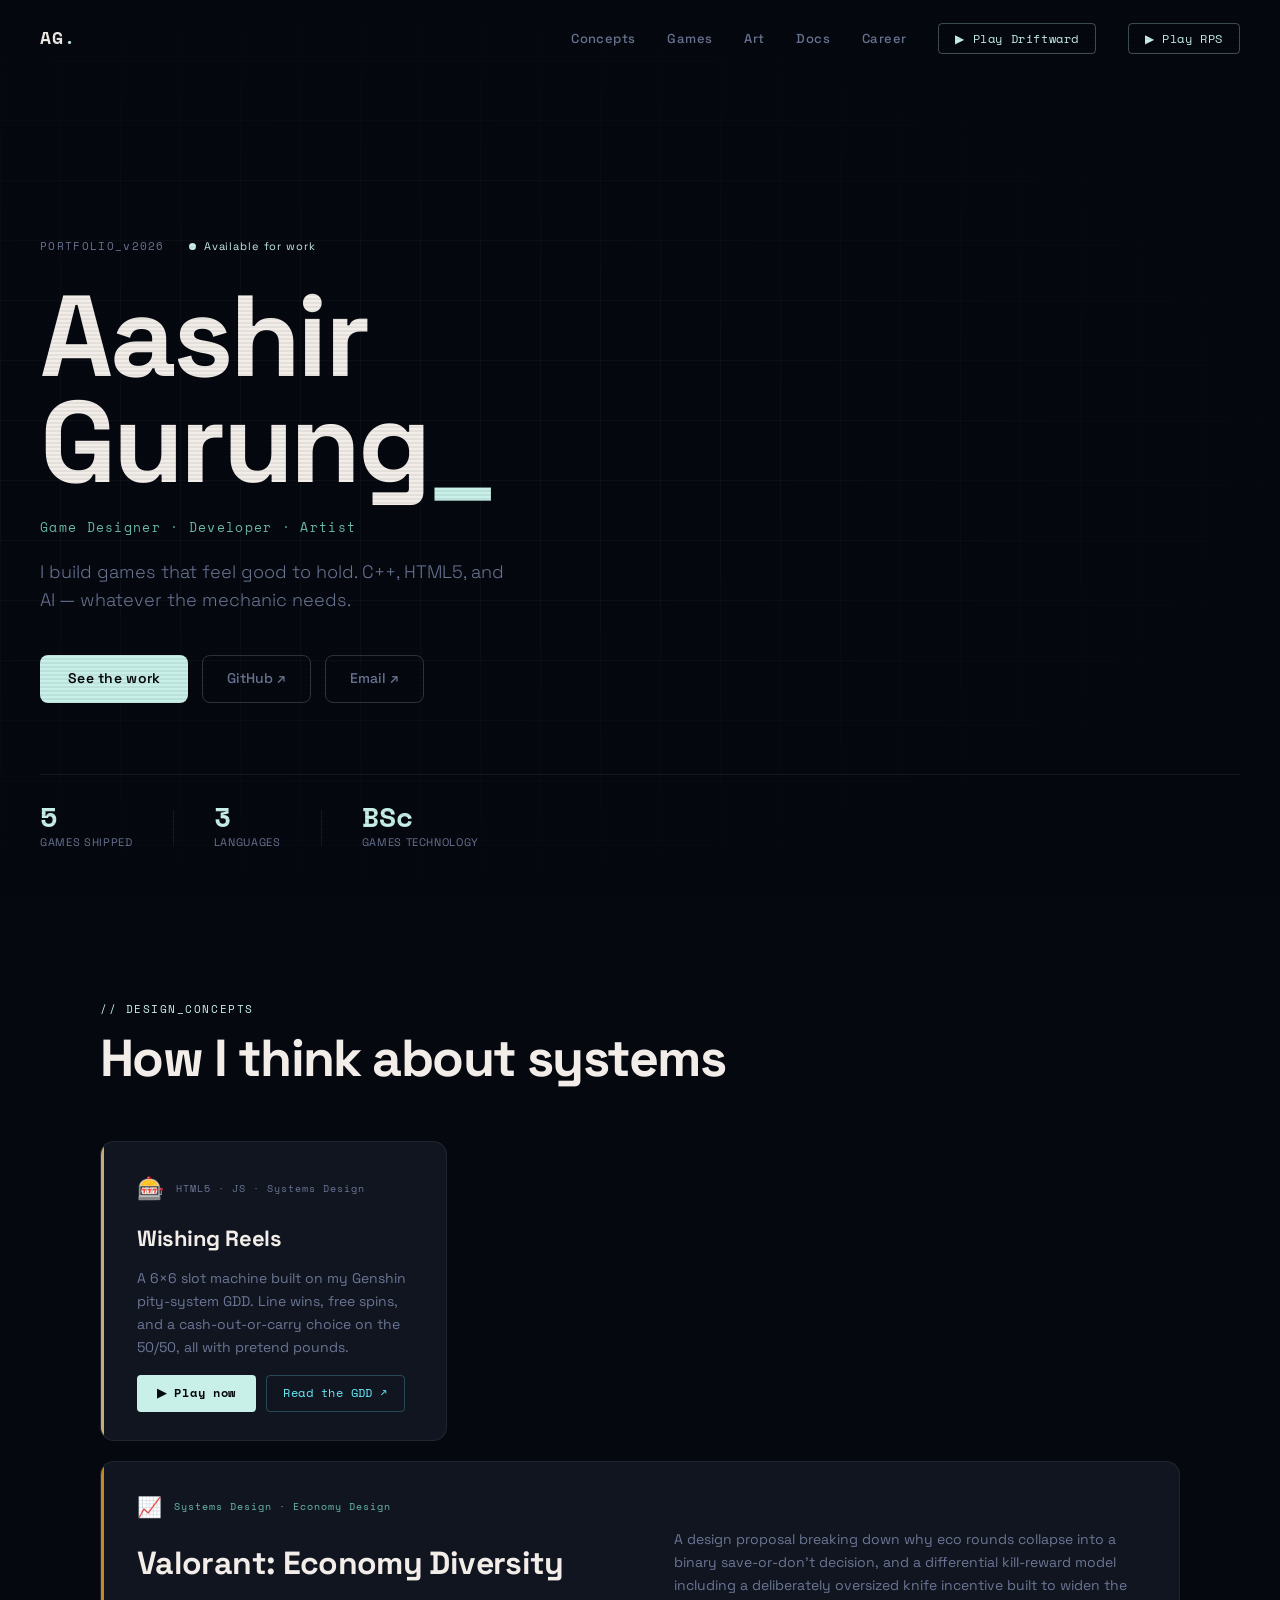
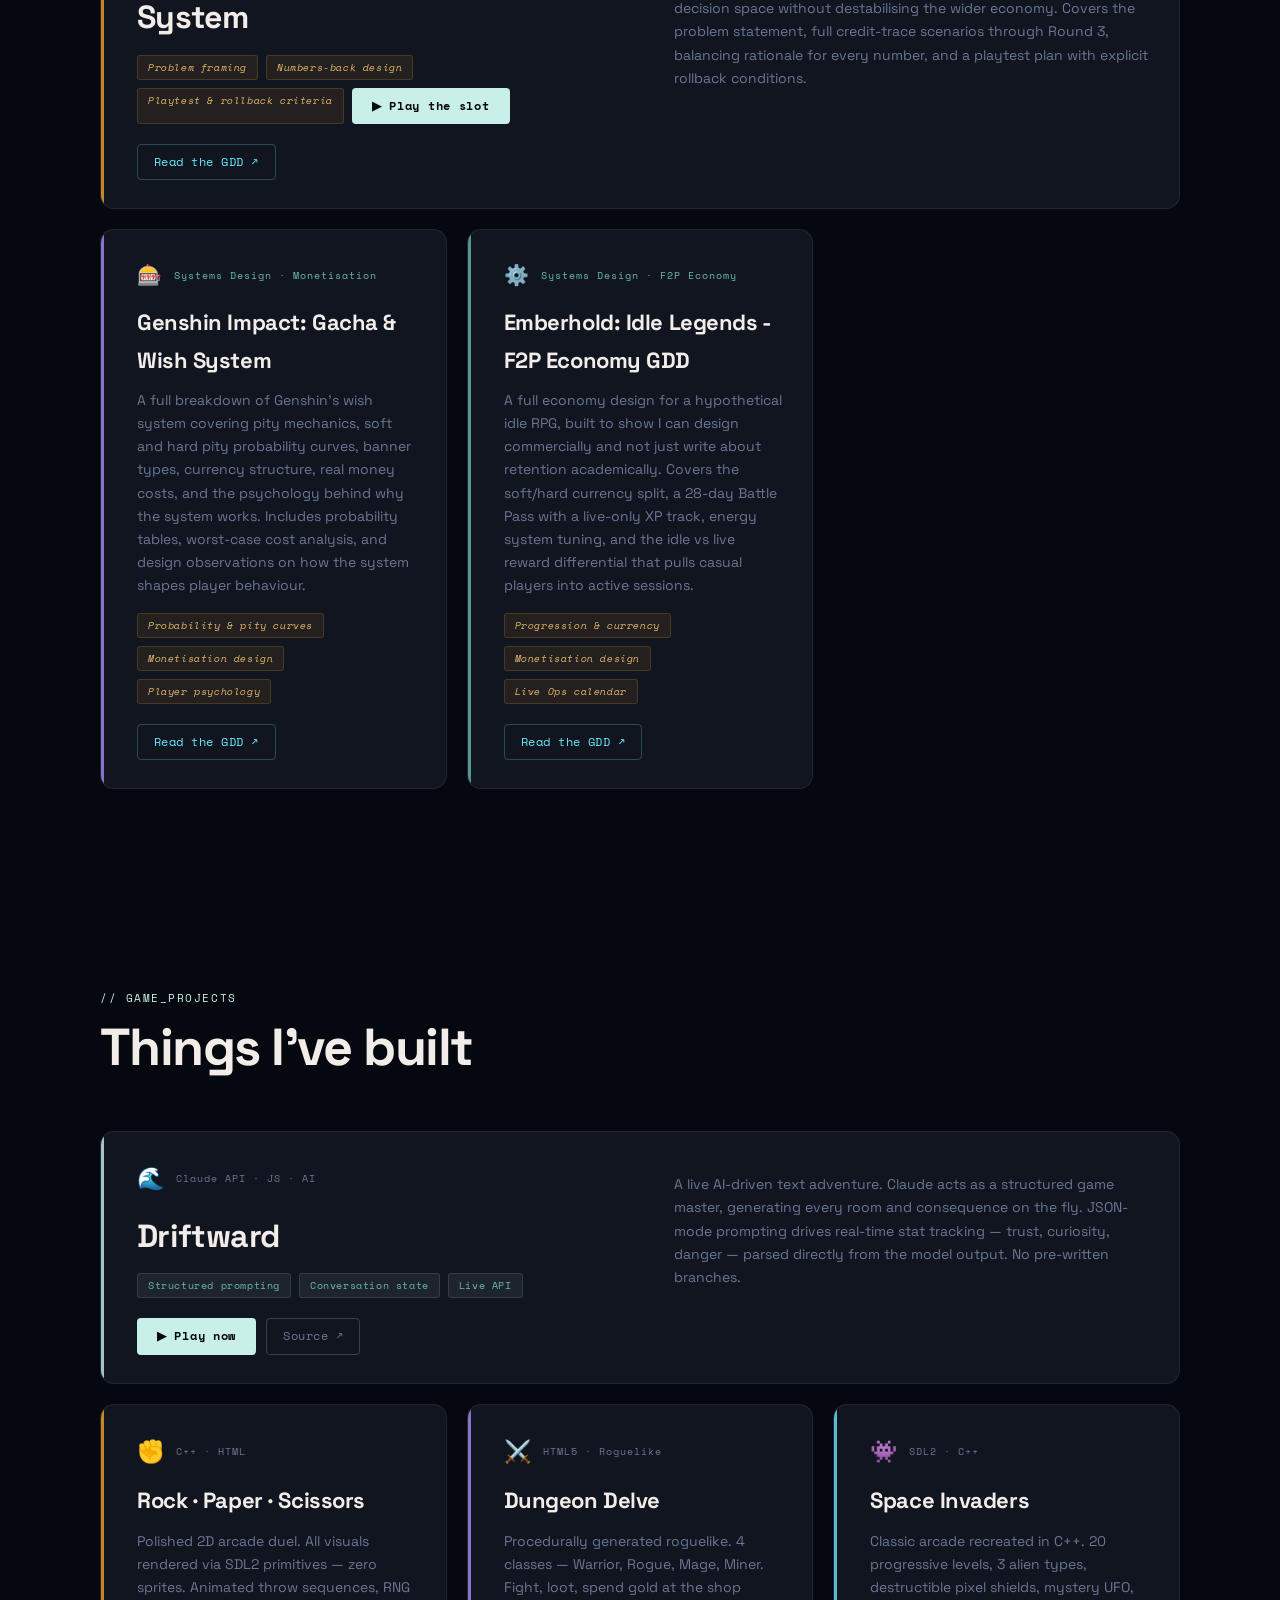
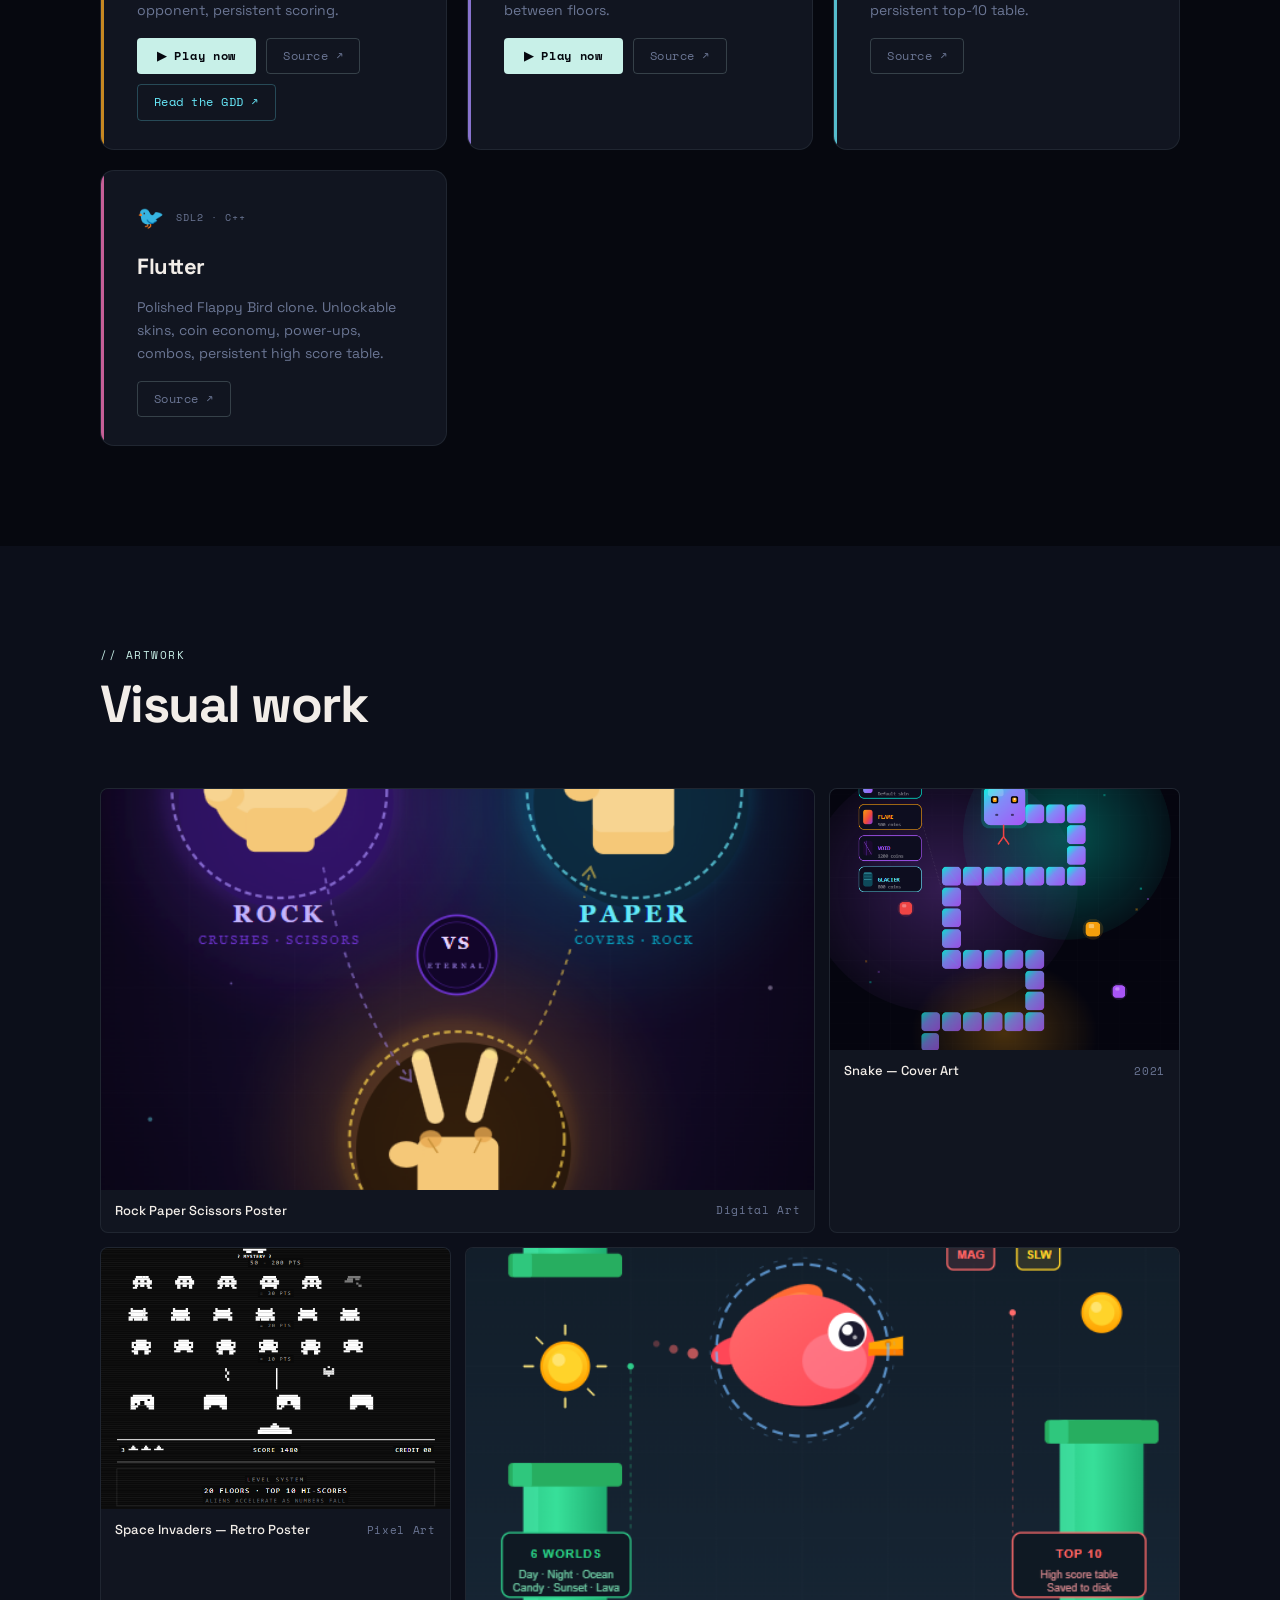
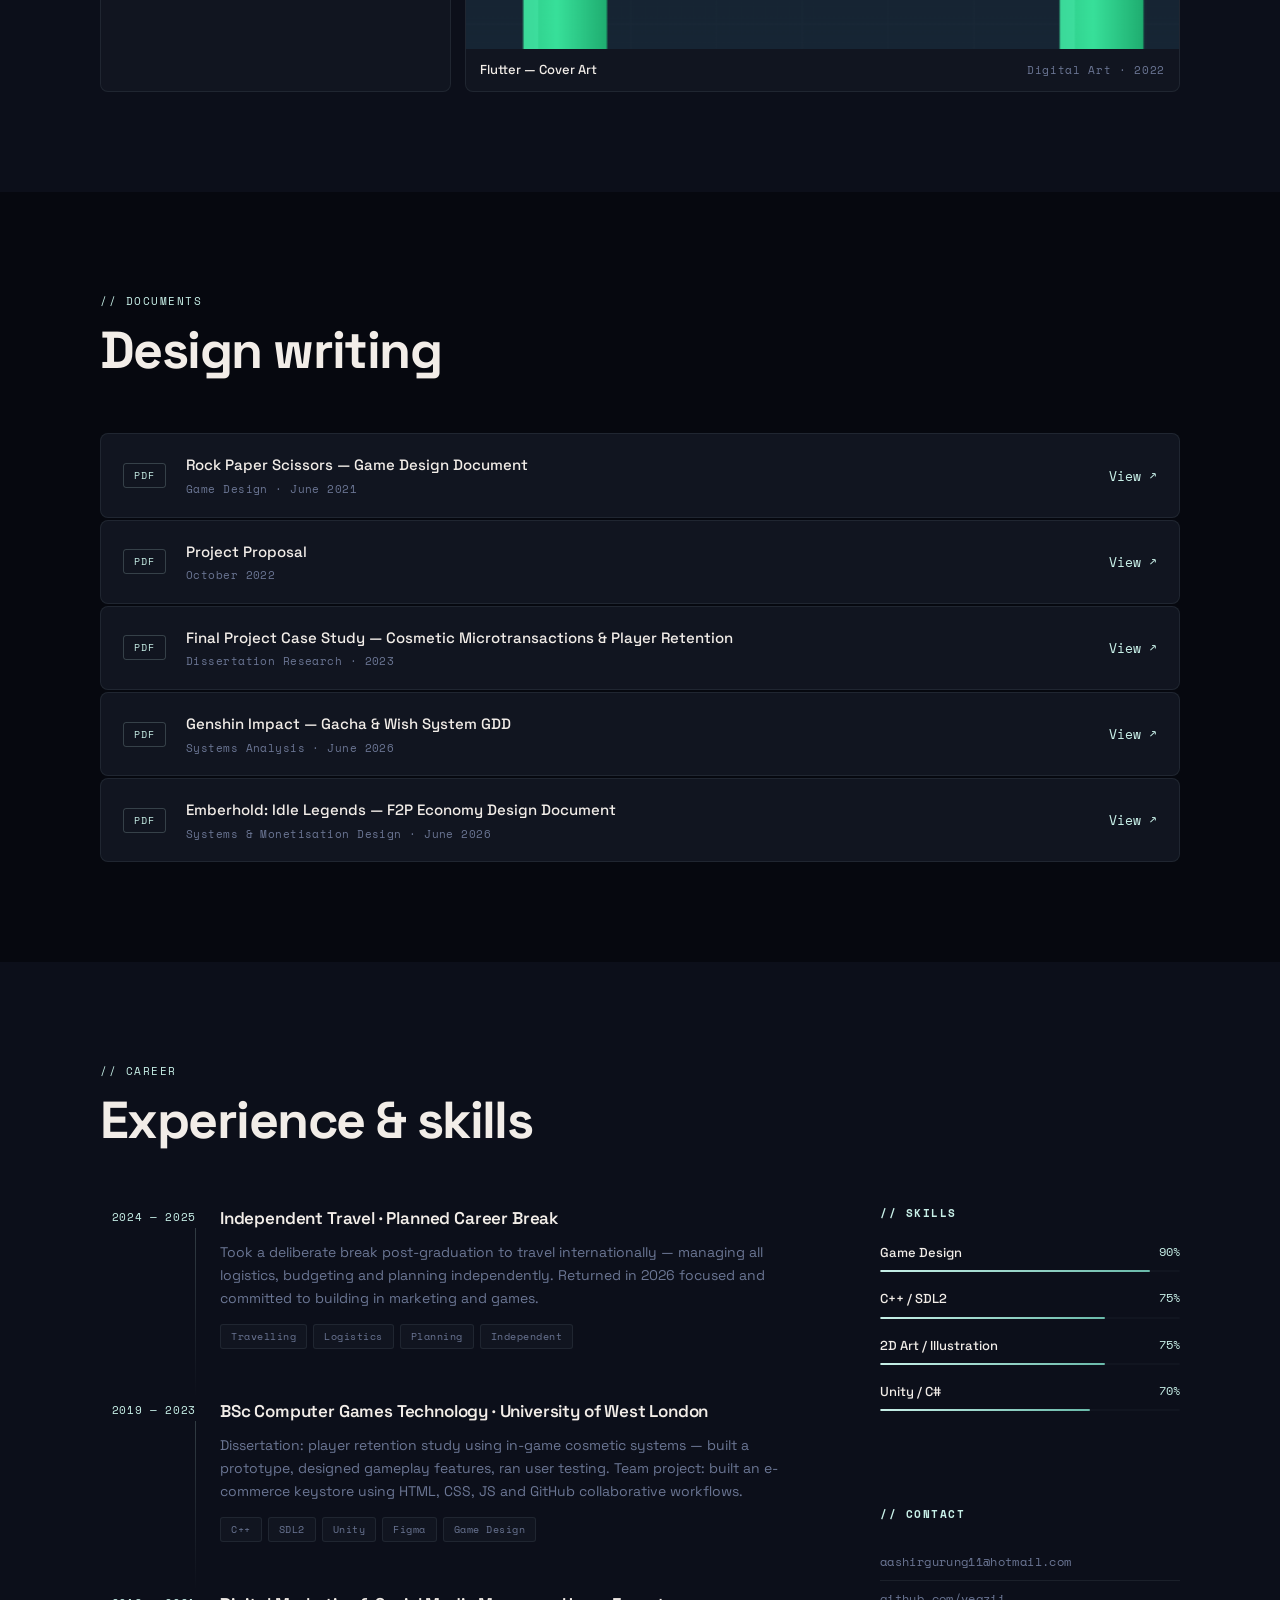
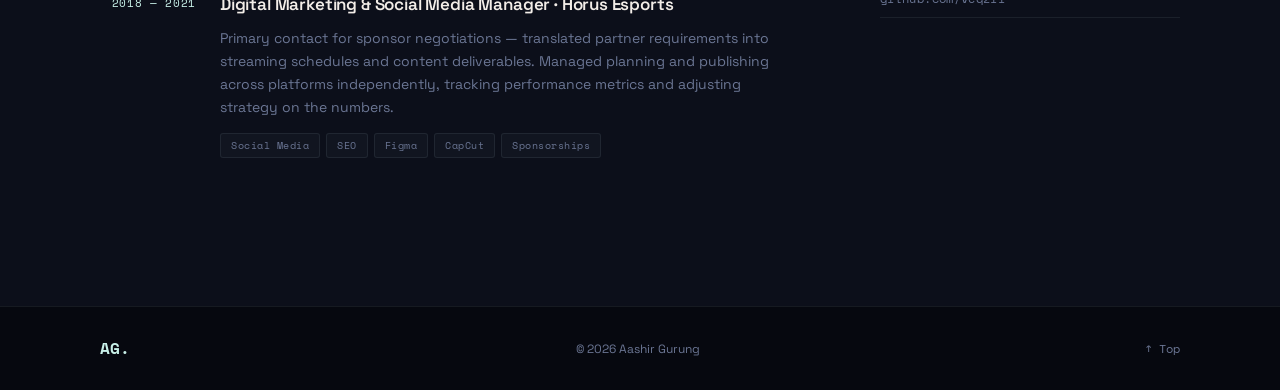
==== commit c57e5b33: "Add Wishing Reels game card to index.html Added a new game card for 'Wishing Reels' with description" ====
--- a/index.html
+++ b/index.html
@@ -77,7 +77,22 @@
       </header>
 
       <div class="games-grid">
-
+          <!-- WISHING REELS -->
+          <article class="game-card reveal">
+          <div class="card-accent" style="--accent-color: #f2d58a;"></div>
+          <div class="card-inner">
+          <div class="card-header">
+          <div class="card-icon">🎰</div>
+          <span class="card-tag mono">HTML5 · JS · Systems Design</span>
+            </div>
+          <h3 class="card-title">Wishing Reels</h3>
+          <p class="card-desc">A 6×6 slot machine built on my Genshin pity-system GDD. Line wins, free spins, and a cash-out-or-carry choice on the 50/50, all with pretend pounds.</p>
+          <div class="card-links">
+          <a href="wishing_reels.html" class="link-play">▶ Play now</a>
+          <a href="docs/GenshinGachaSystem.pdf" class="link-secondary link-doc" target="_blank" rel="noopener">Read the GDD ↗</a>
+            </div>
+            </div>
+</article>
         <!-- VALORANT ECONOMY GDD — featured concept -->
         <article class="game-card game-card--featured concept-card reveal">
           <div class="card-accent" style="--accent-color: #f5a623;"></div>
@@ -92,6 +107,7 @@
               <span>Problem framing</span>
               <span>Numbers-back design</span>
               <span>Playtest & rollback criteria</span>
+              <a href="wishing_reels.html" class="link-play">▶ Play the slot</a>
             </div>
             <div class="card-links">
               <a href="docs/ValorantEconomyBreakdownGDD.pdf" class="link-secondary link-doc" target="_blank" rel="noopener">Read the GDD ↗</a>
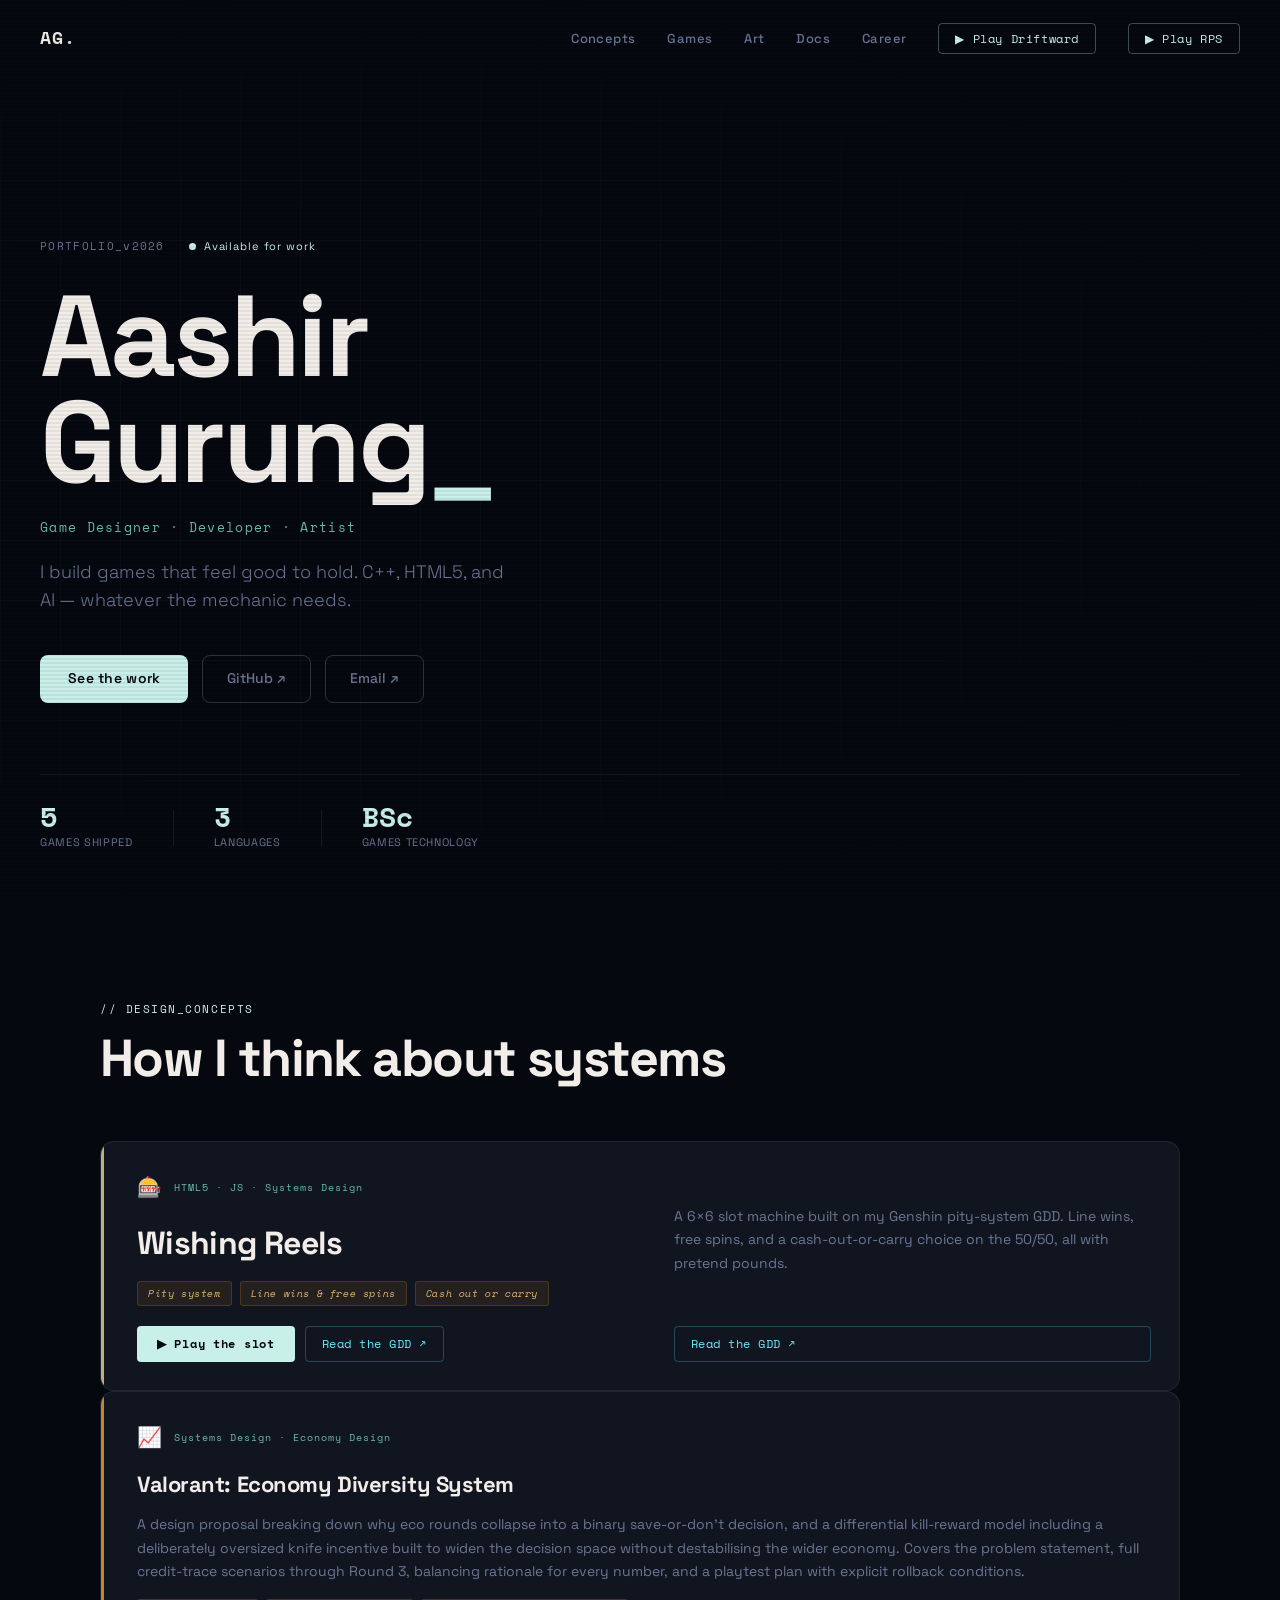
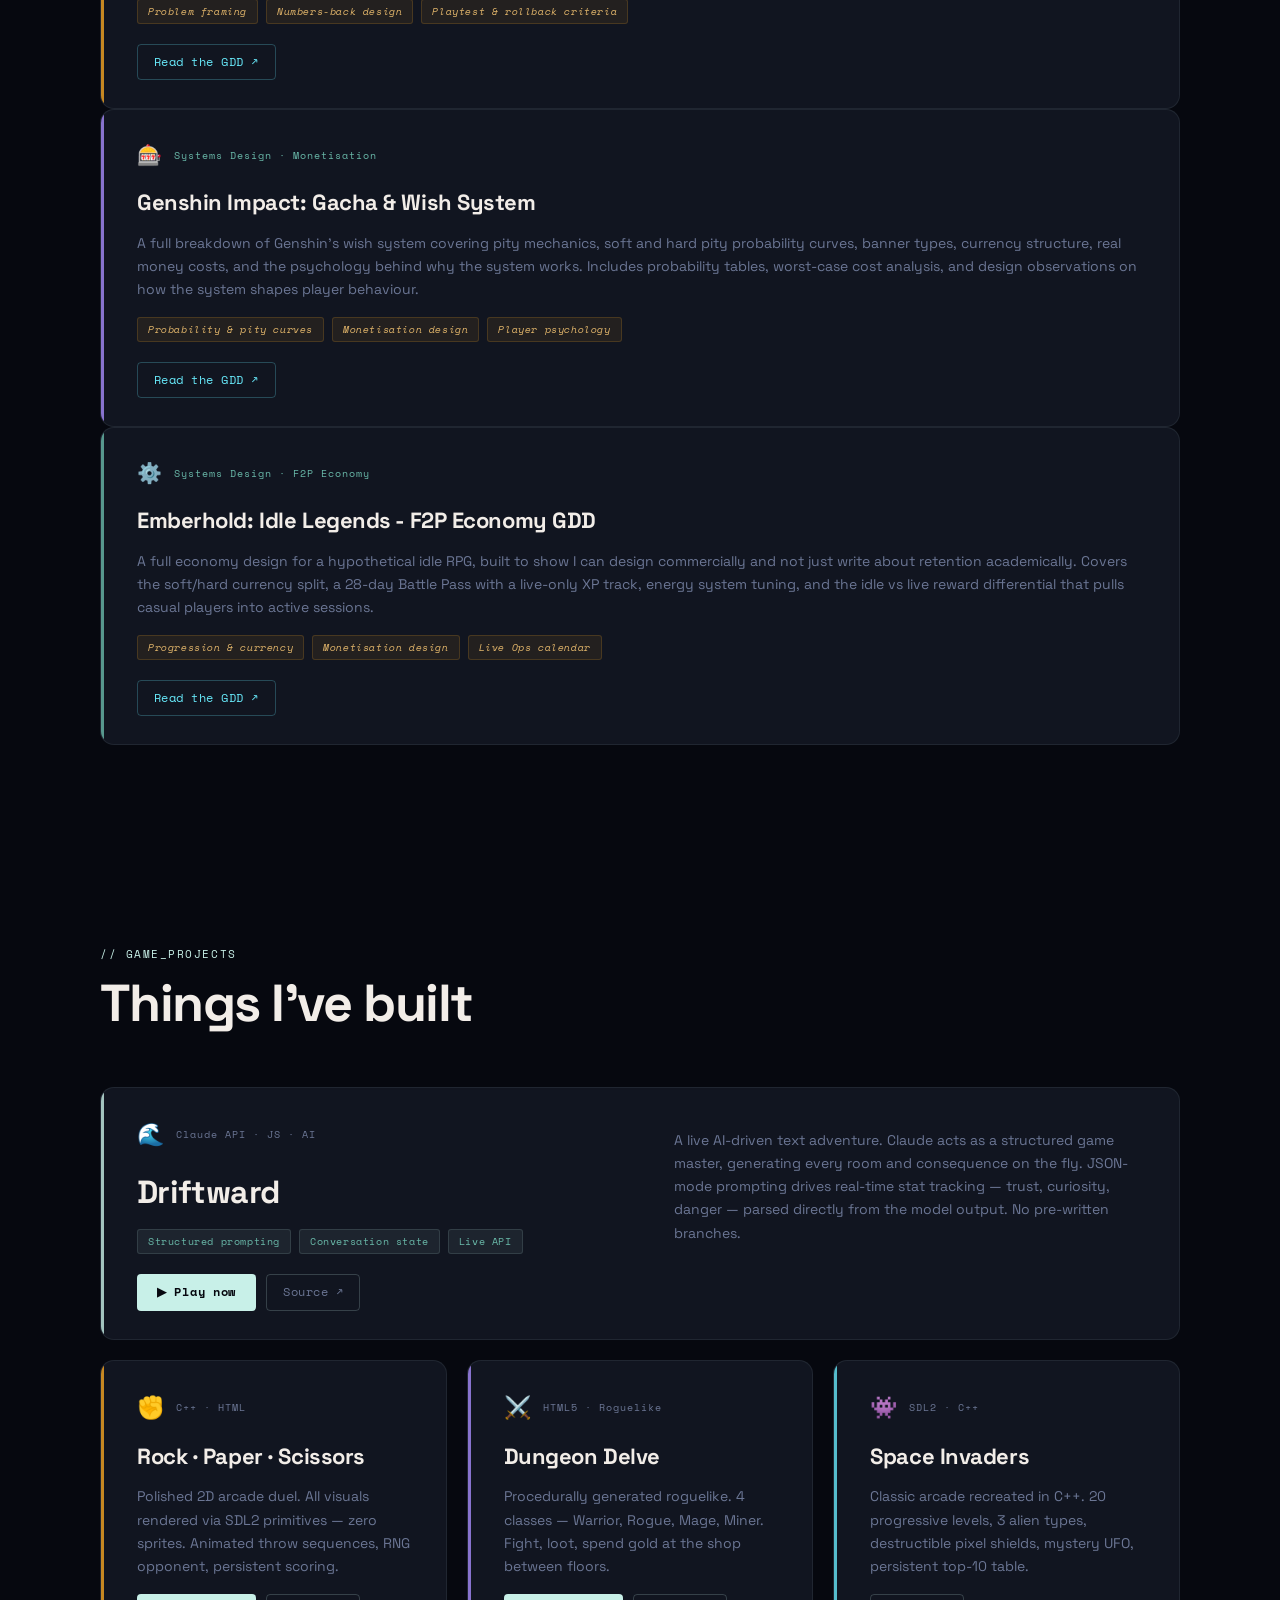
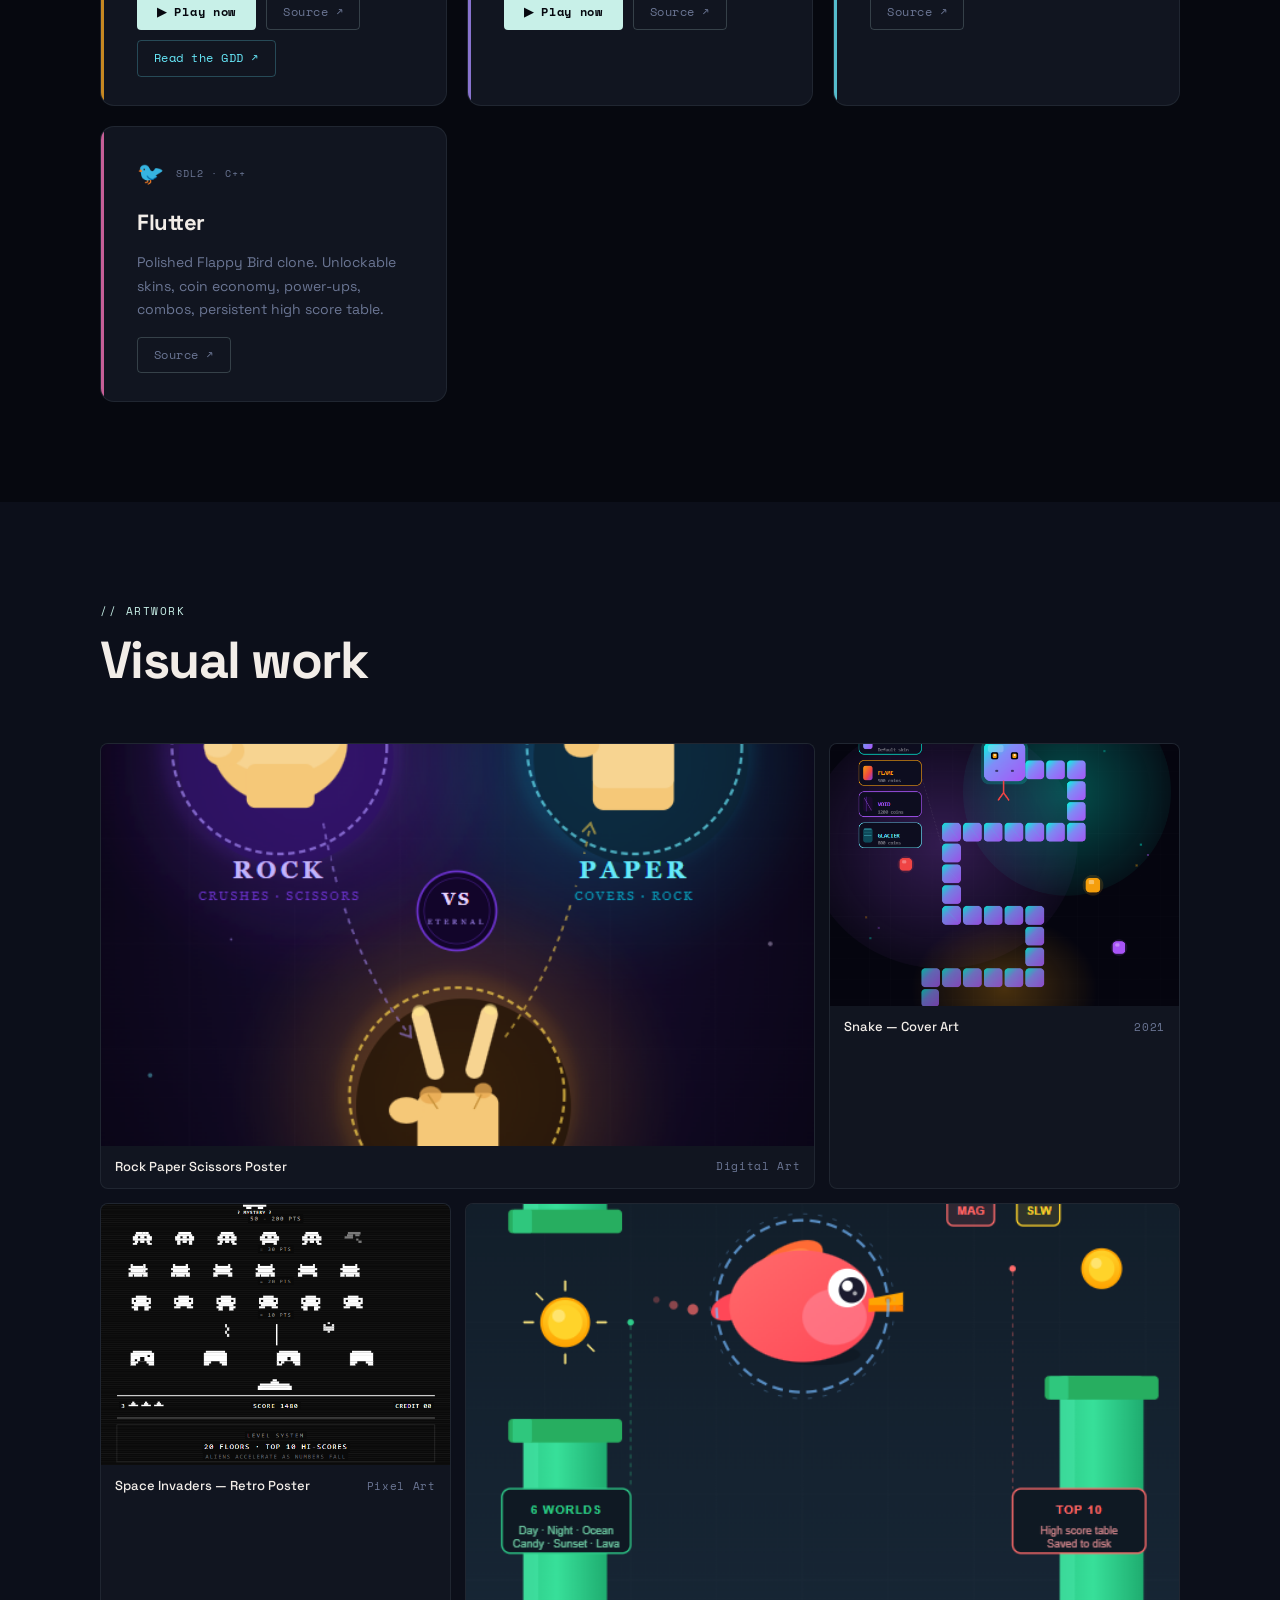
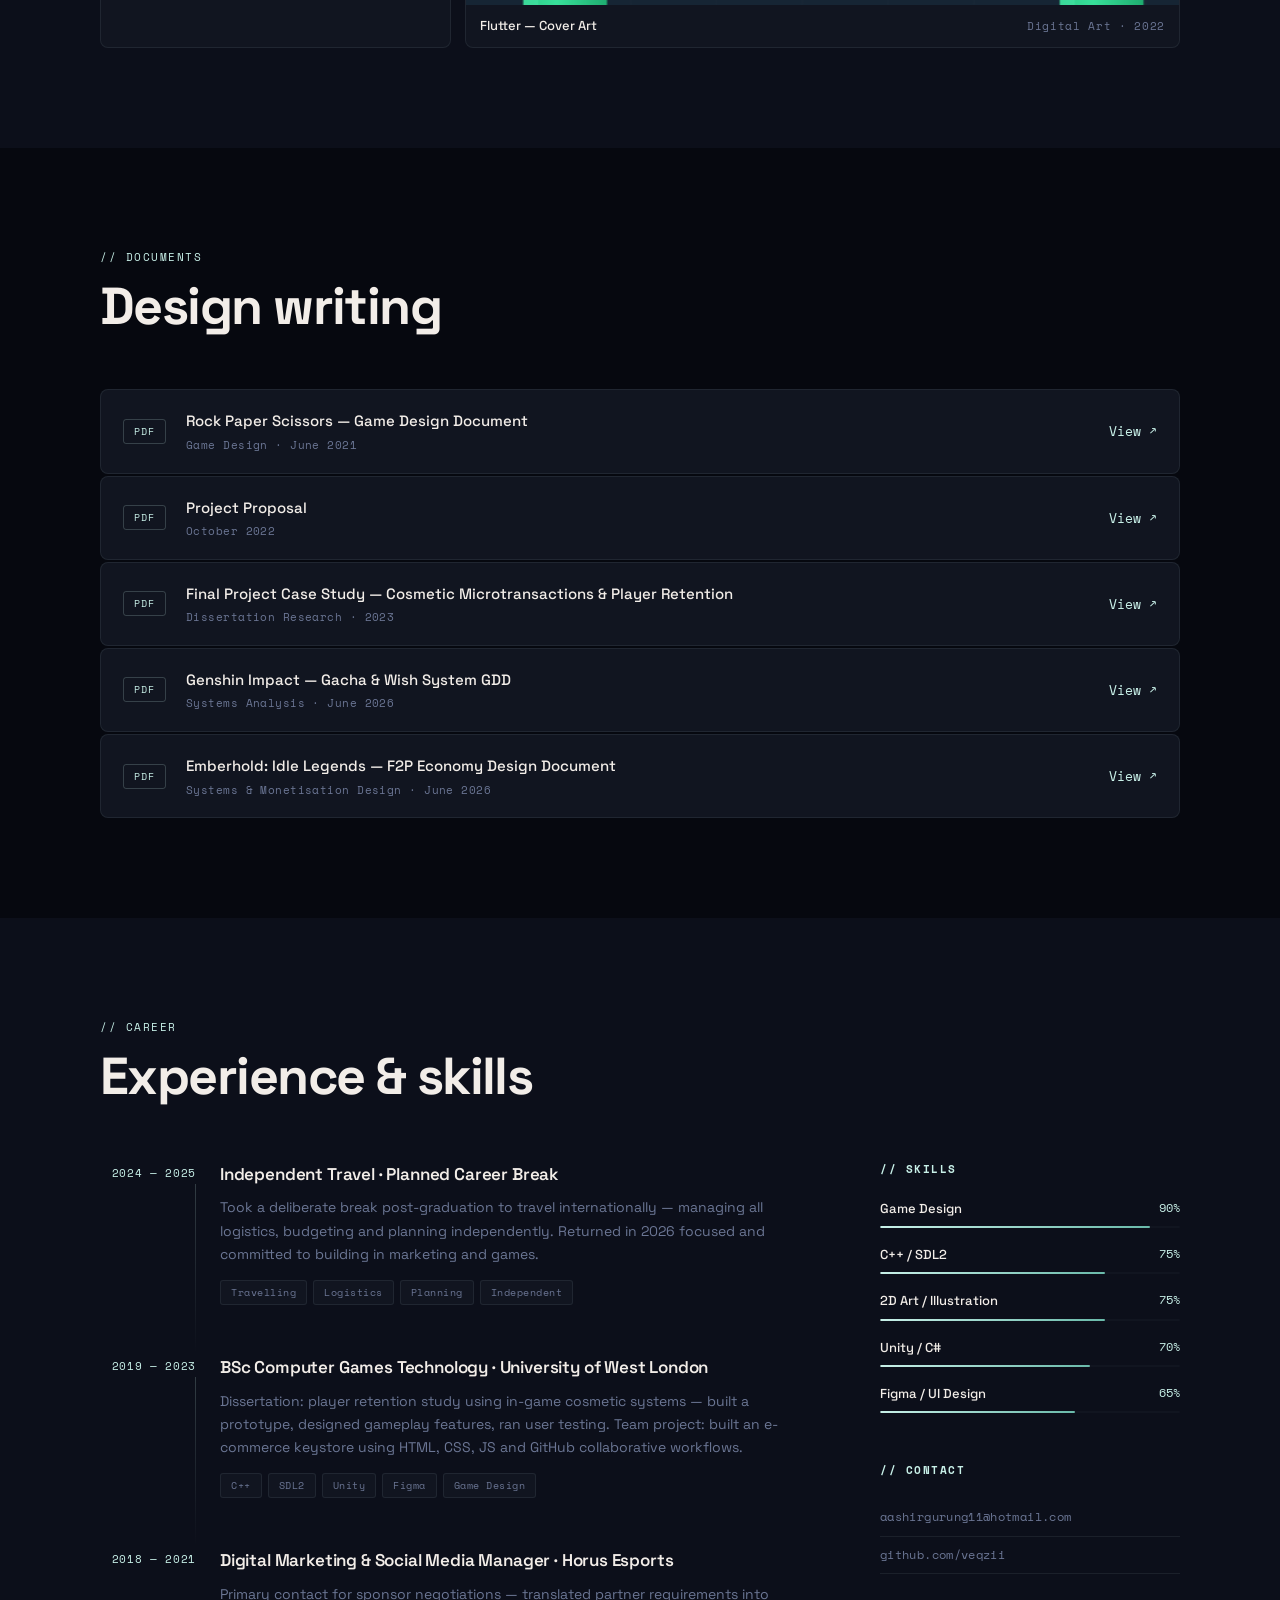
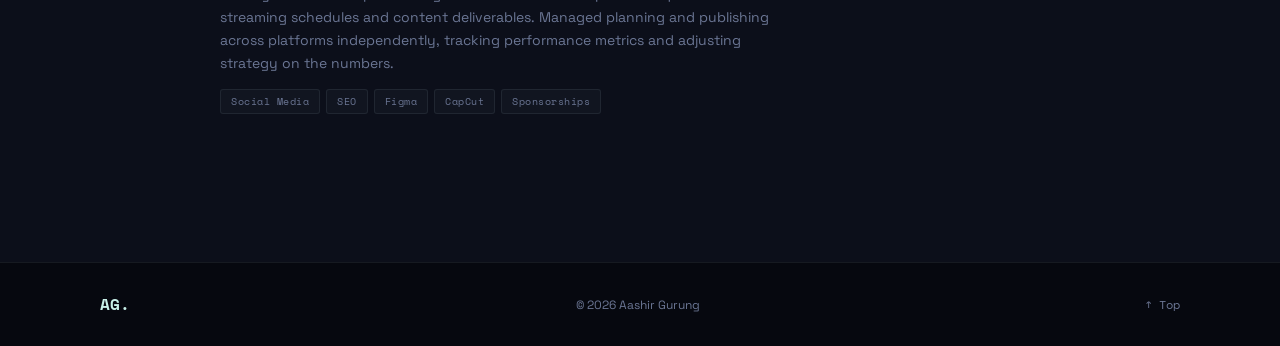
==== commit 9ba78102: "Update game card links and descriptions in index.html" ====
--- a/index.html
+++ b/index.html
@@ -78,7 +78,7 @@
 
       <div class="games-grid">
           <!-- WISHING REELS -->
-          <article class="game-card reveal">
+          <article class="game-card game-card--featured concept-card reveal">
           <div class="card-accent" style="--accent-color: #f2d58a;"></div>
           <div class="card-inner">
           <div class="card-header">
@@ -87,14 +87,21 @@
             </div>
           <h3 class="card-title">Wishing Reels</h3>
           <p class="card-desc">A 6×6 slot machine built on my Genshin pity-system GDD. Line wins, free spins, and a cash-out-or-carry choice on the 50/50, all with pretend pounds.</p>
+            <div class="card-tech">
+            <span>Pity system</span>
+            <span>Line wins & free spins</span>
+            <span>Cash out or carry</span>
+              </div>
           <div class="card-links">
-          <a href="wishing_reels.html" class="link-play">▶ Play now</a>
+          <a href="wishing_reels.html" class="link-play">▶ Play the slot</a>
+          <a href="docs/GenshinGachaSystem.pdf" class="link-secondary link-doc" target="_blank" rel="noopener">Read the GDD ↗</a>
+            </div>
           <a href="docs/GenshinGachaSystem.pdf" class="link-secondary link-doc" target="_blank" rel="noopener">Read the GDD ↗</a>
             </div>
             </div>
 </article>
         <!-- VALORANT ECONOMY GDD — featured concept -->
-        <article class="game-card game-card--featured concept-card reveal">
+        <article class="game-card concept-card reveal">
           <div class="card-accent" style="--accent-color: #f5a623;"></div>
           <div class="card-inner">
             <div class="card-header">
@@ -107,7 +114,6 @@
               <span>Problem framing</span>
               <span>Numbers-back design</span>
               <span>Playtest & rollback criteria</span>
-              <a href="wishing_reels.html" class="link-play">▶ Play the slot</a>
             </div>
             <div class="card-links">
               <a href="docs/ValorantEconomyBreakdownGDD.pdf" class="link-secondary link-doc" target="_blank" rel="noopener">Read the GDD ↗</a>
@@ -152,7 +158,7 @@
               <span>Live Ops calendar</span>
             </div>
             <div class="card-links">
-              <a href="docs/RPS_GDD.pdf" class="link-secondary link-doc" target="_blank" rel="noopener">Read the GDD ↗</a>
+              <a href="docs/EmberholdGDD.pdf" class="link-secondary link-doc" target="_blank" rel="noopener">Read the GDD ↗</a>
             </div>
           </div>
         </article>
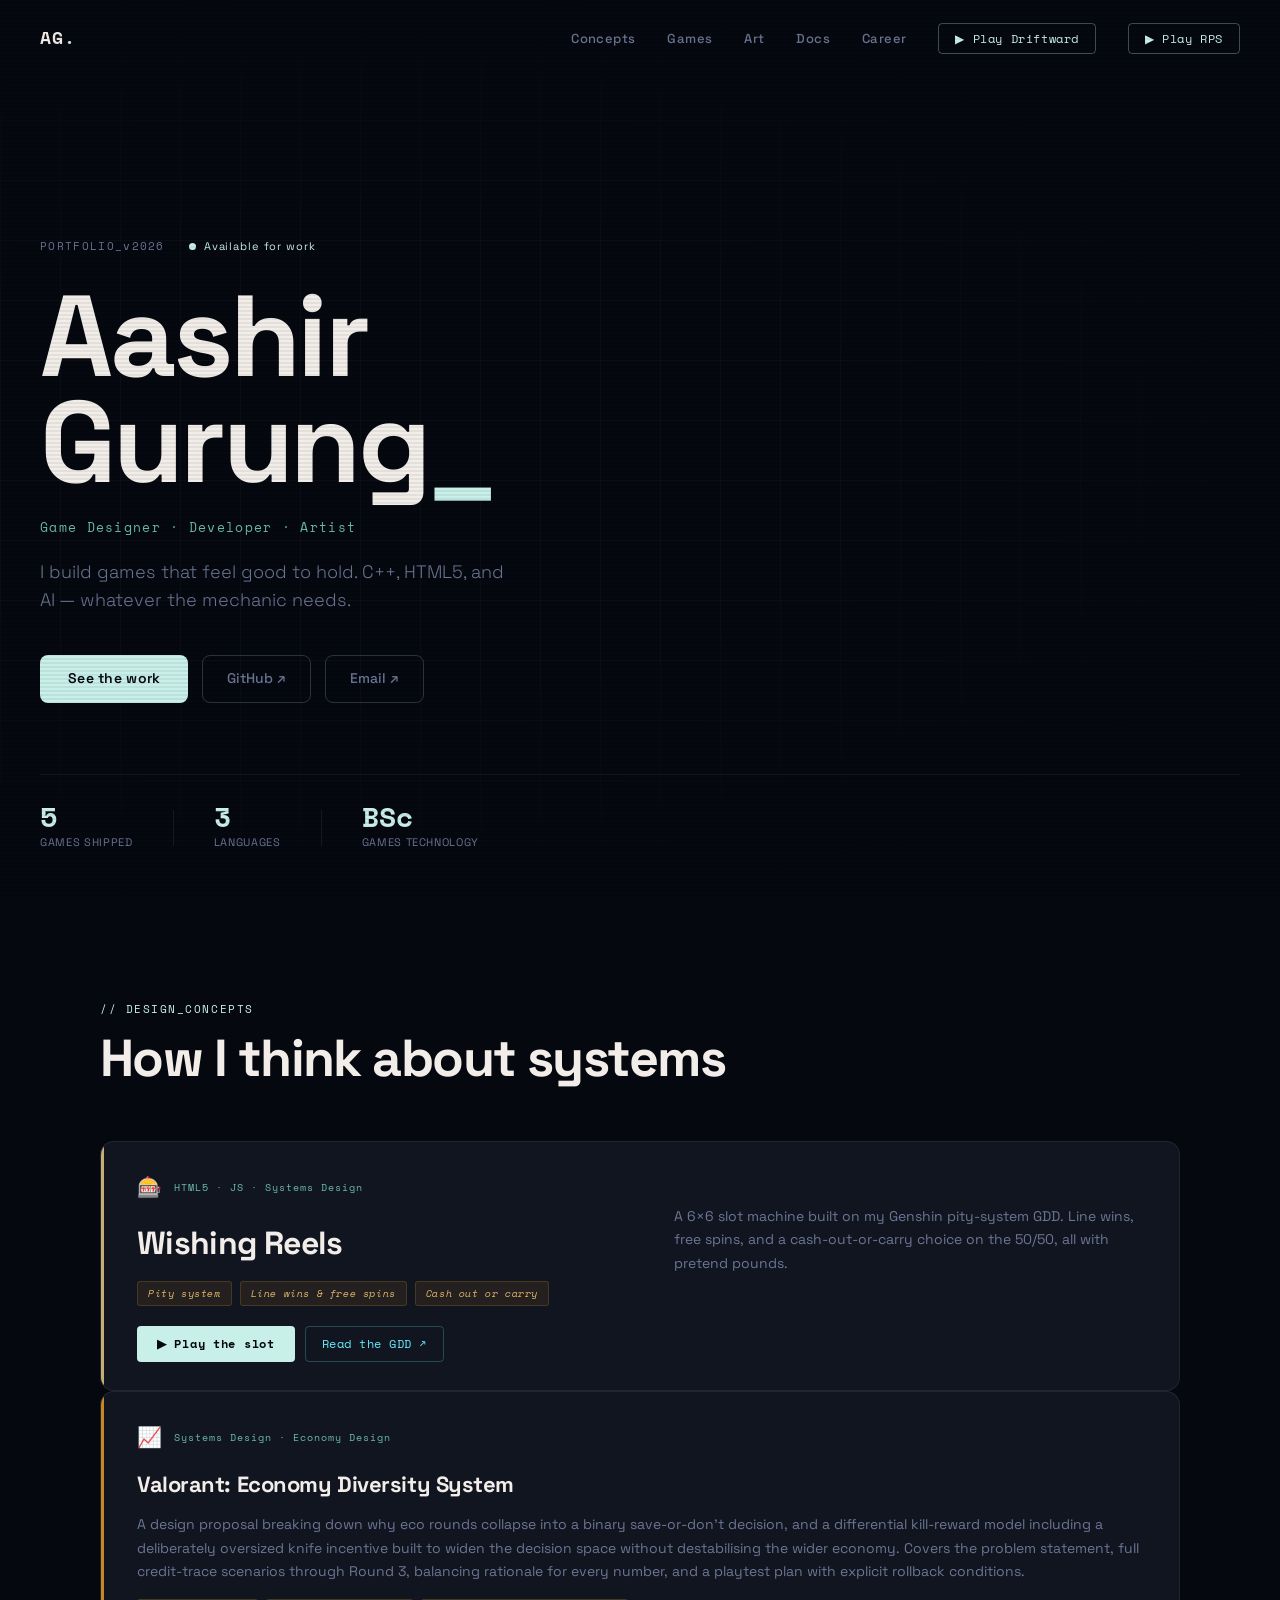
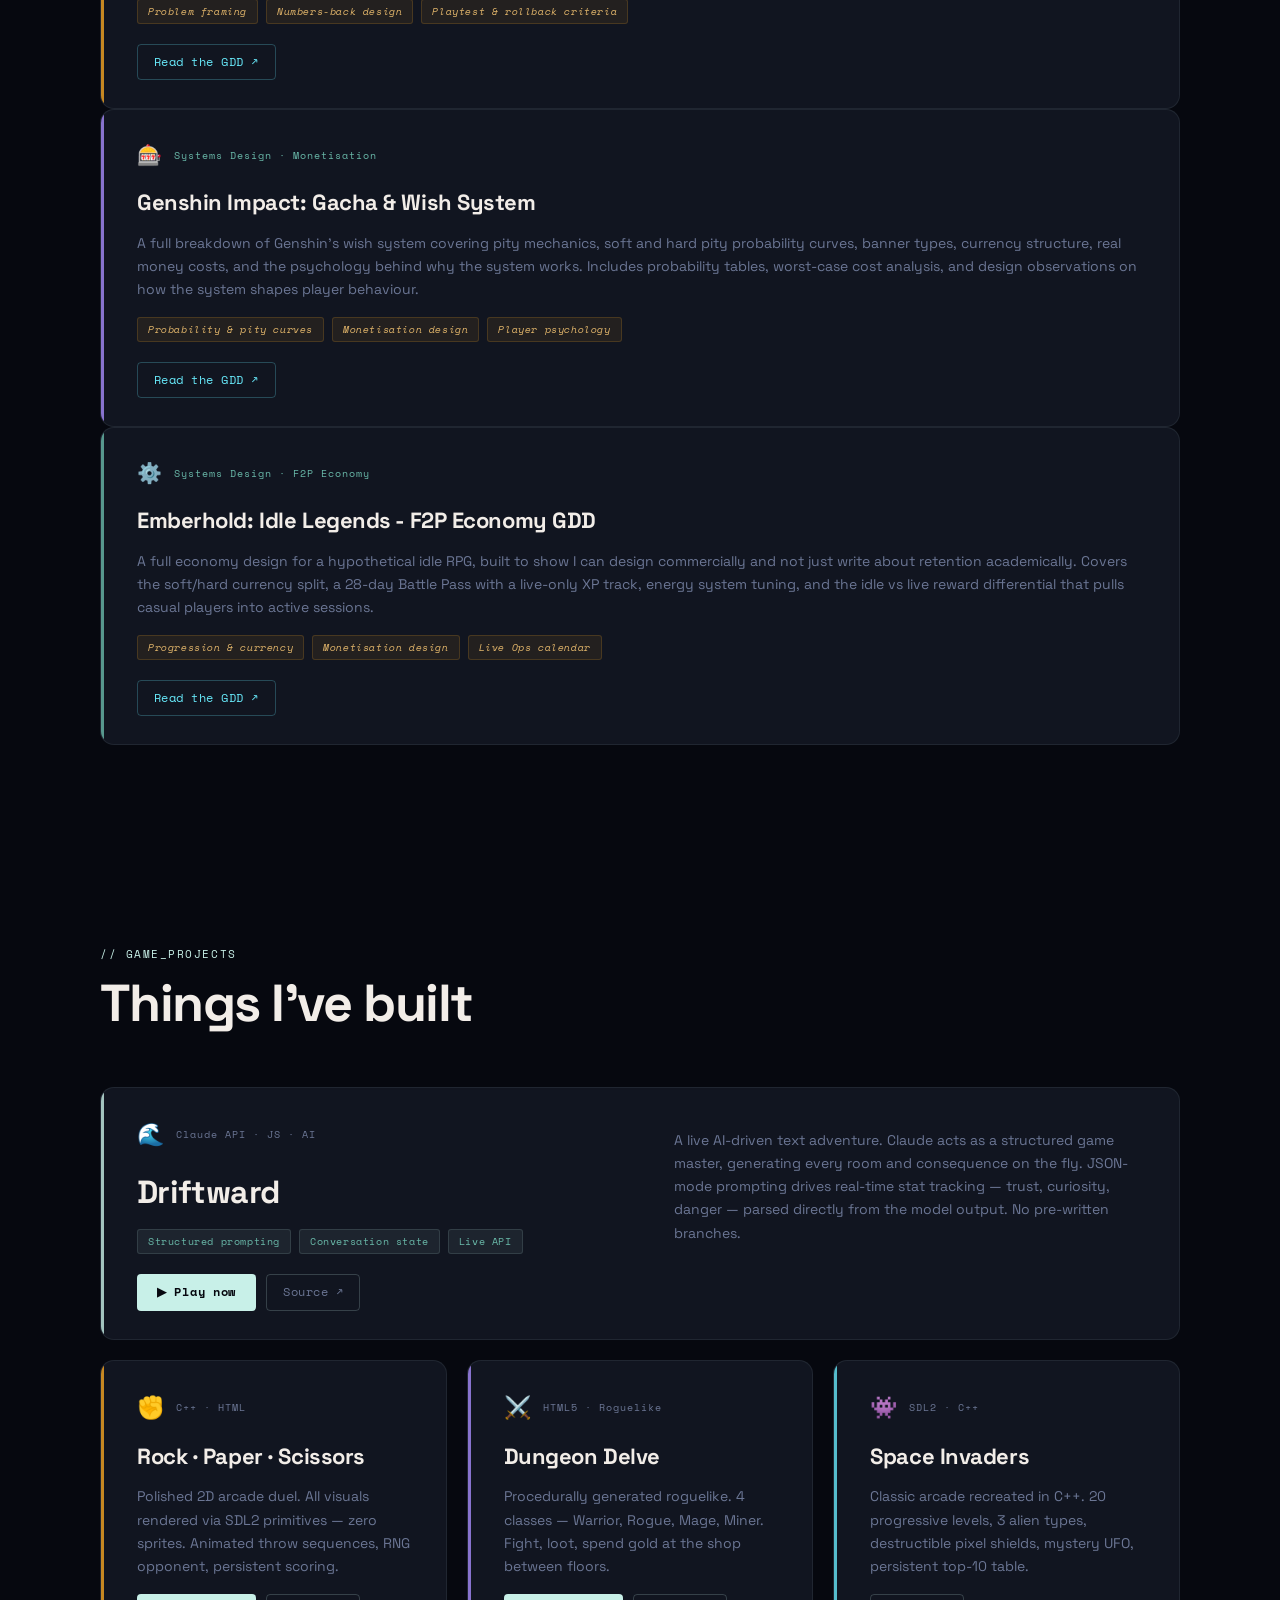
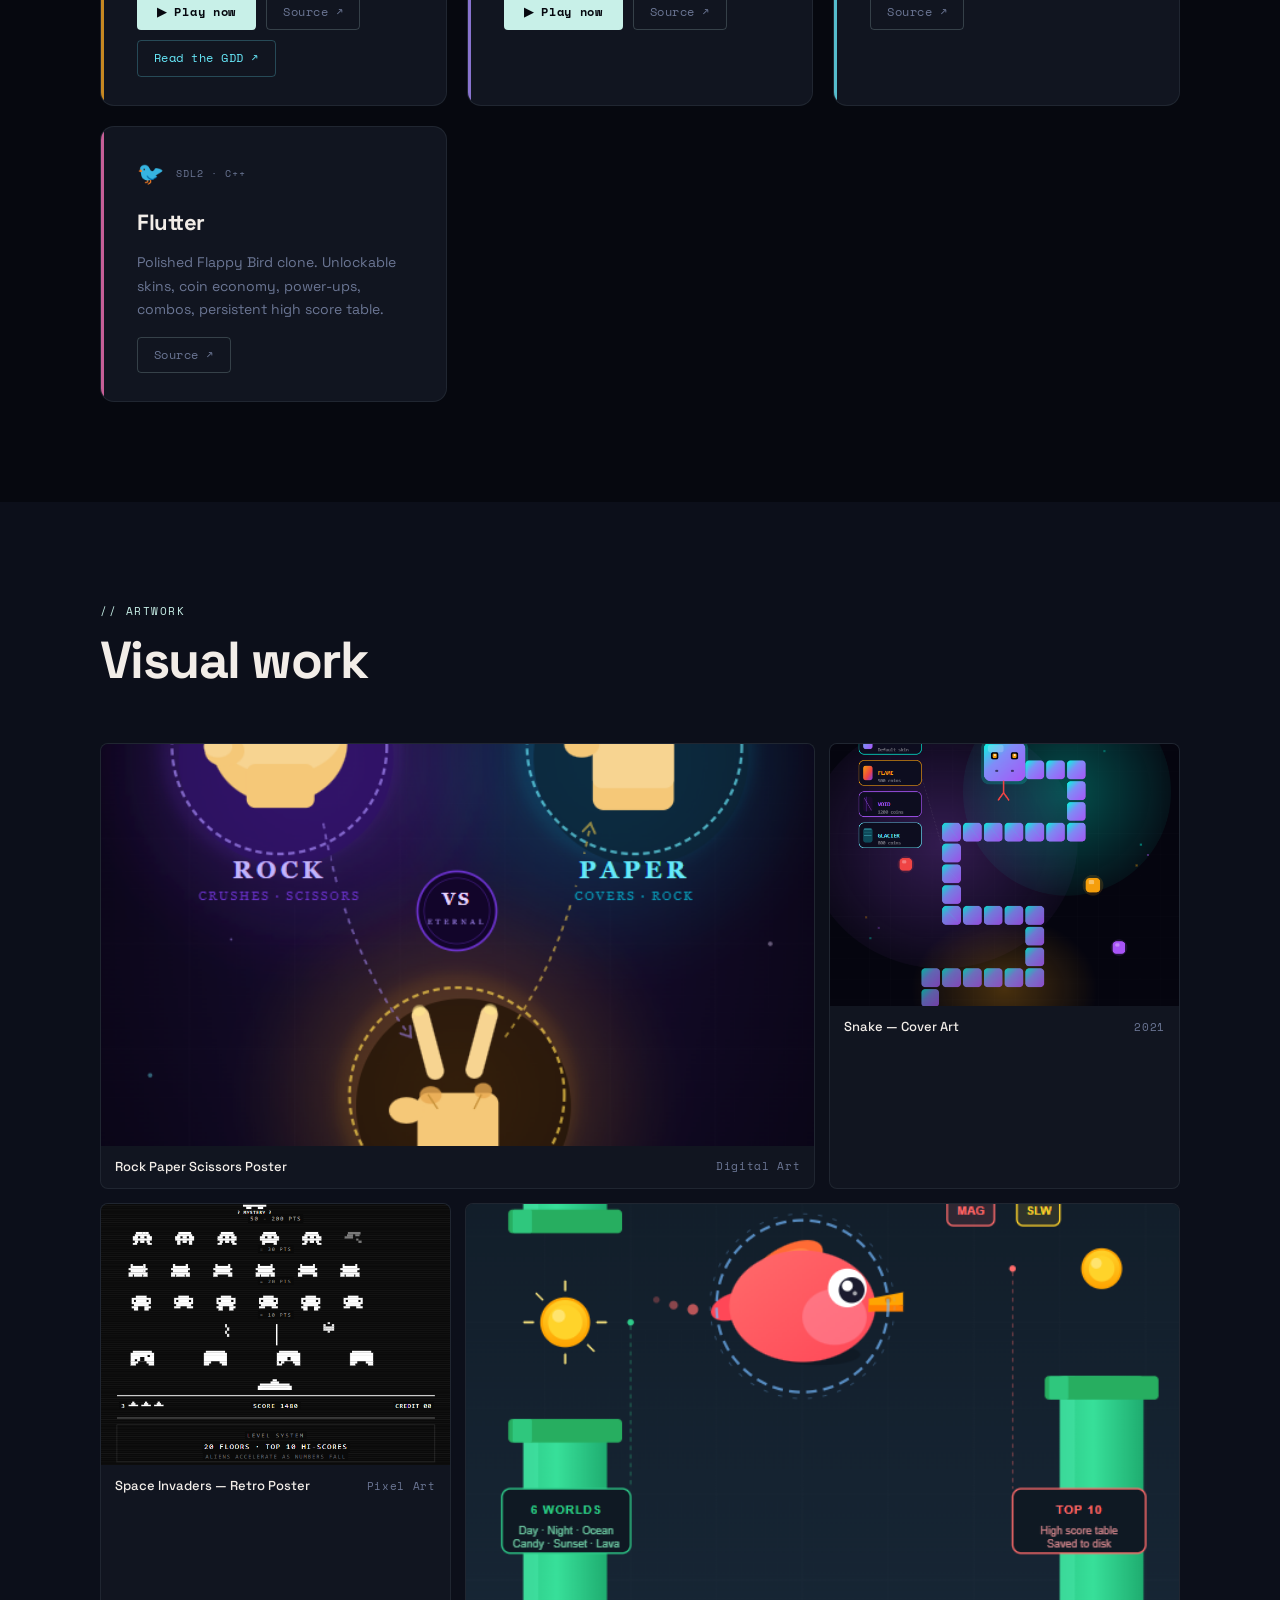
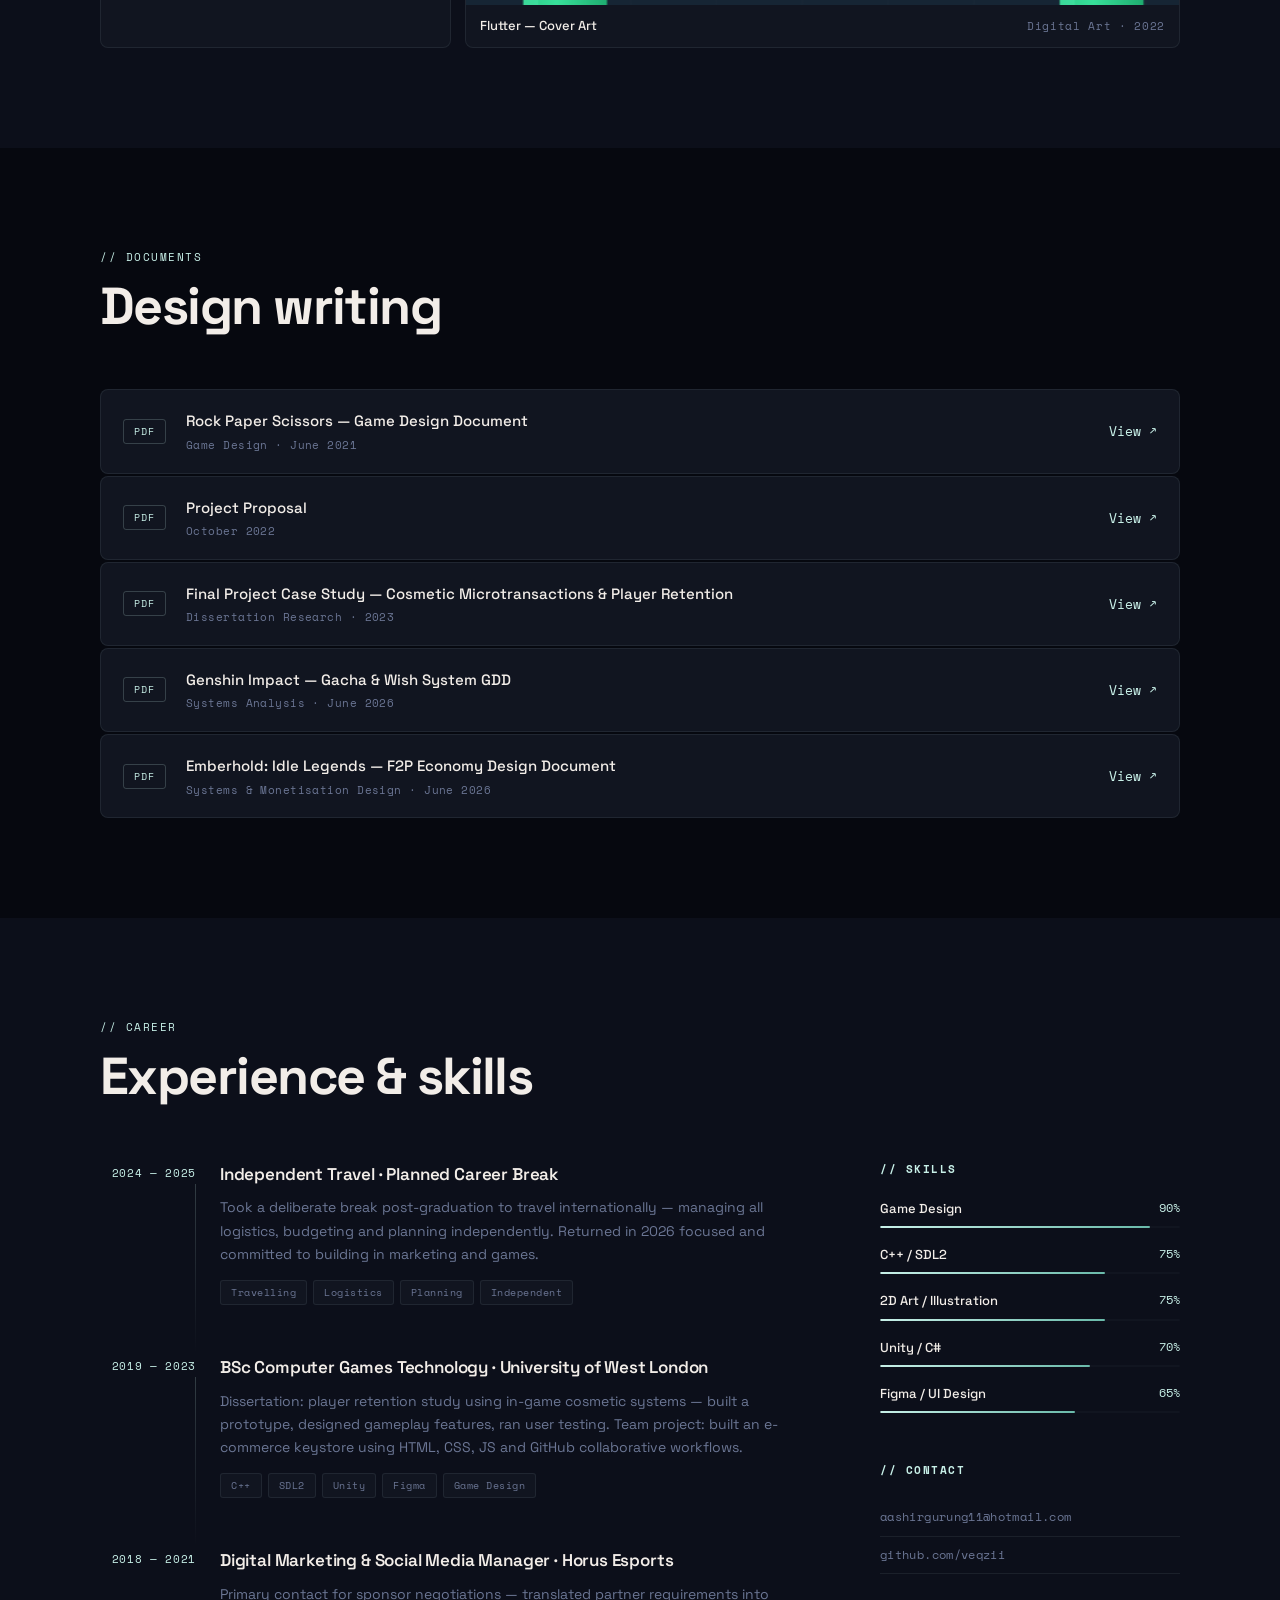
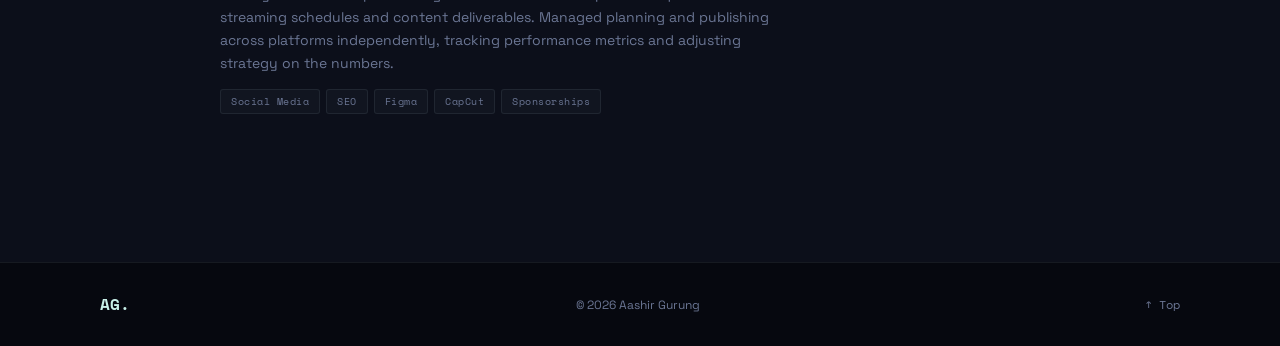
==== commit b98ceaa7: "Update GDD link to Wishing_Reels_GDD.pdf" ====
--- a/index.html
+++ b/index.html
@@ -94,9 +94,8 @@
               </div>
           <div class="card-links">
           <a href="wishing_reels.html" class="link-play">▶ Play the slot</a>
-          <a href="docs/GenshinGachaSystem.pdf" class="link-secondary link-doc" target="_blank" rel="noopener">Read the GDD ↗</a>
-            </div>
-          <a href="docs/GenshinGachaSystem.pdf" class="link-secondary link-doc" target="_blank" rel="noopener">Read the GDD ↗</a>
+          <a href="docs/Wishing_Reels_GDD.pdf" class="link-secondary link-doc" target="_blank" rel="noopener">Read the GDD ↗</a>
+            </div>
             </div>
             </div>
 </article>
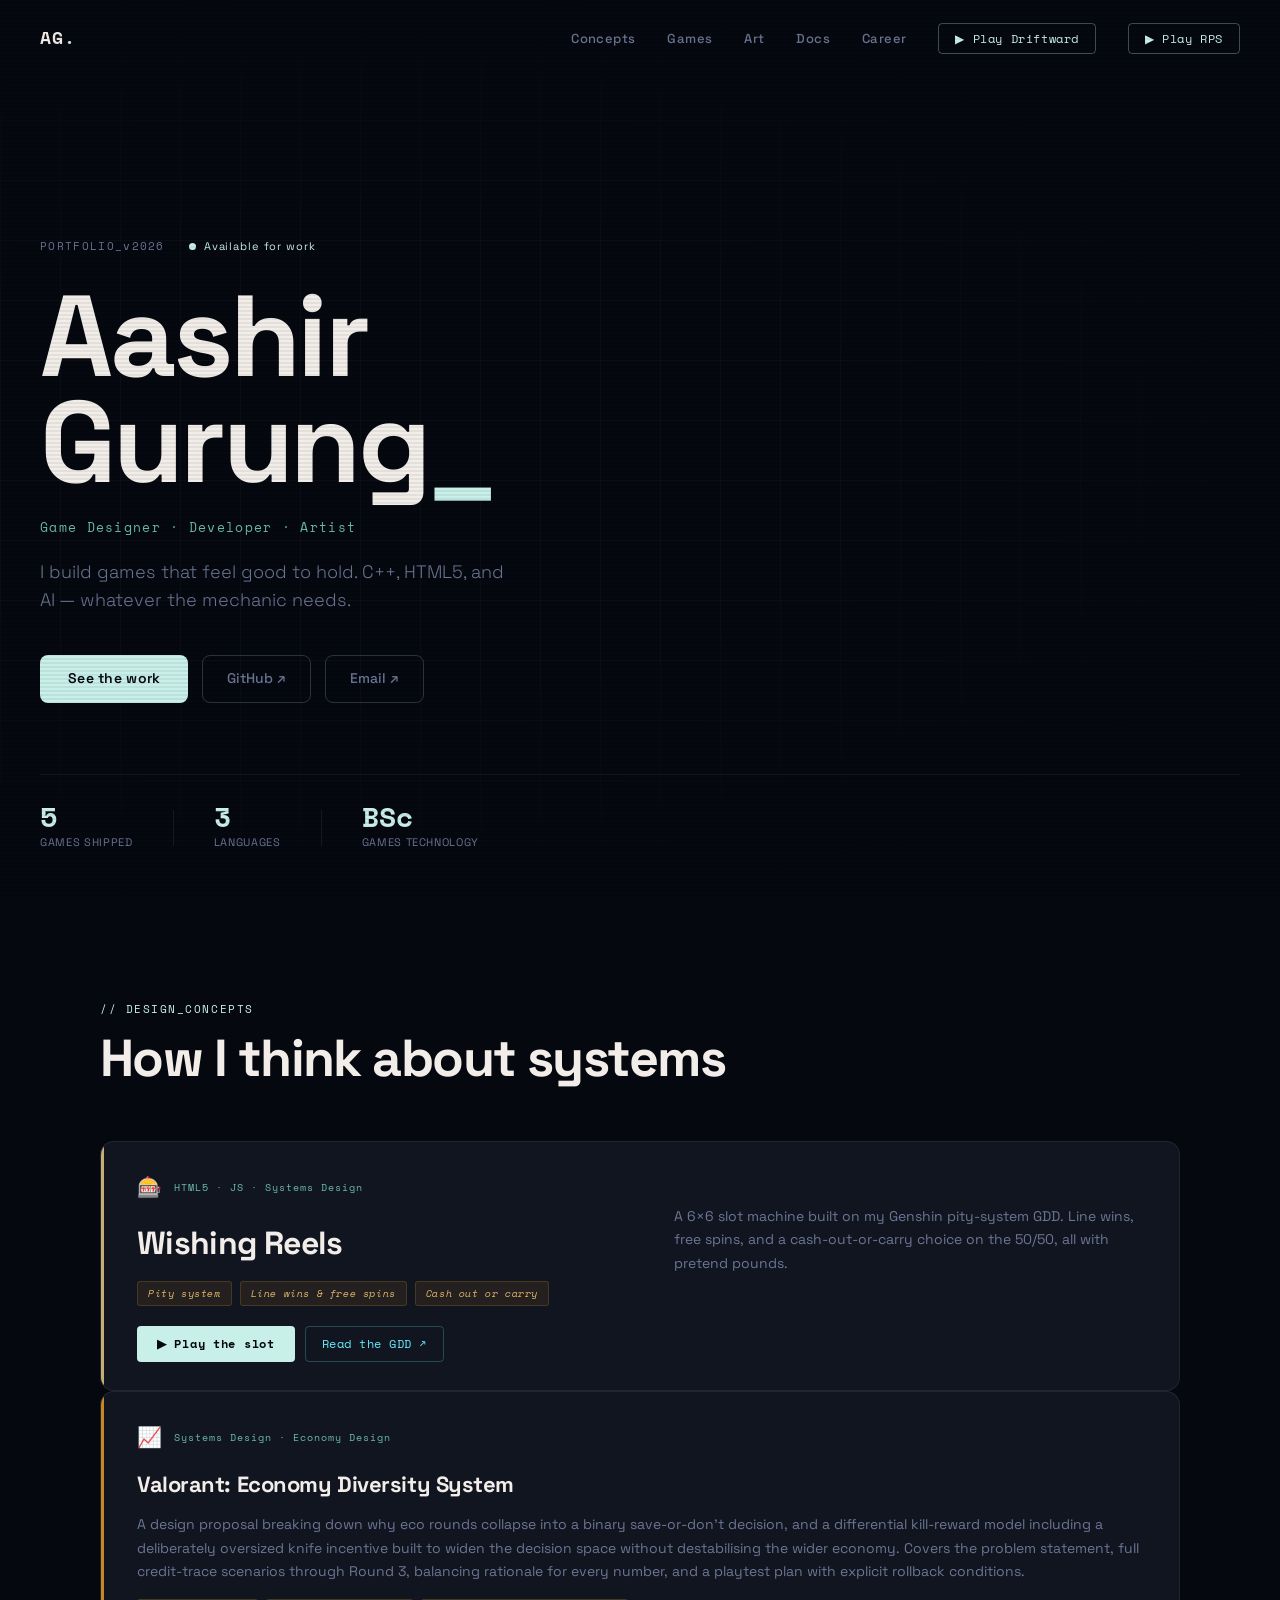
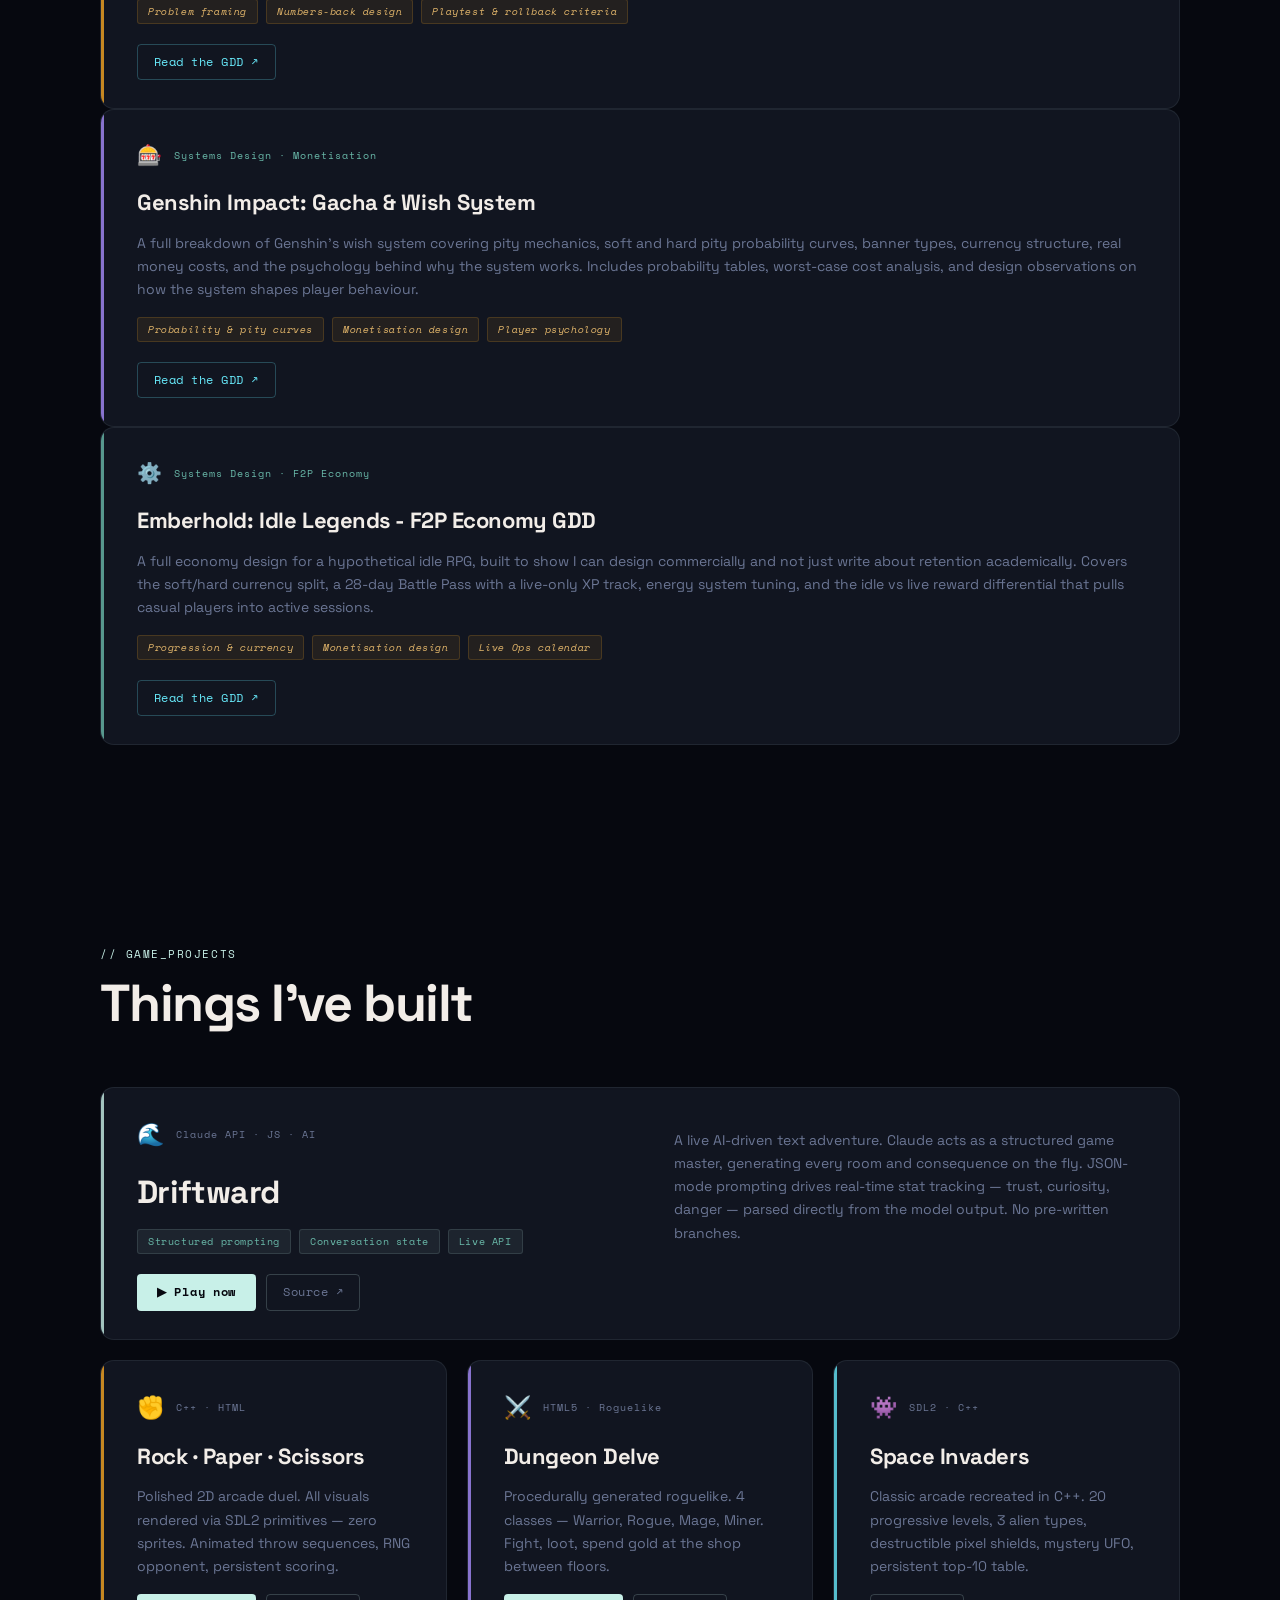
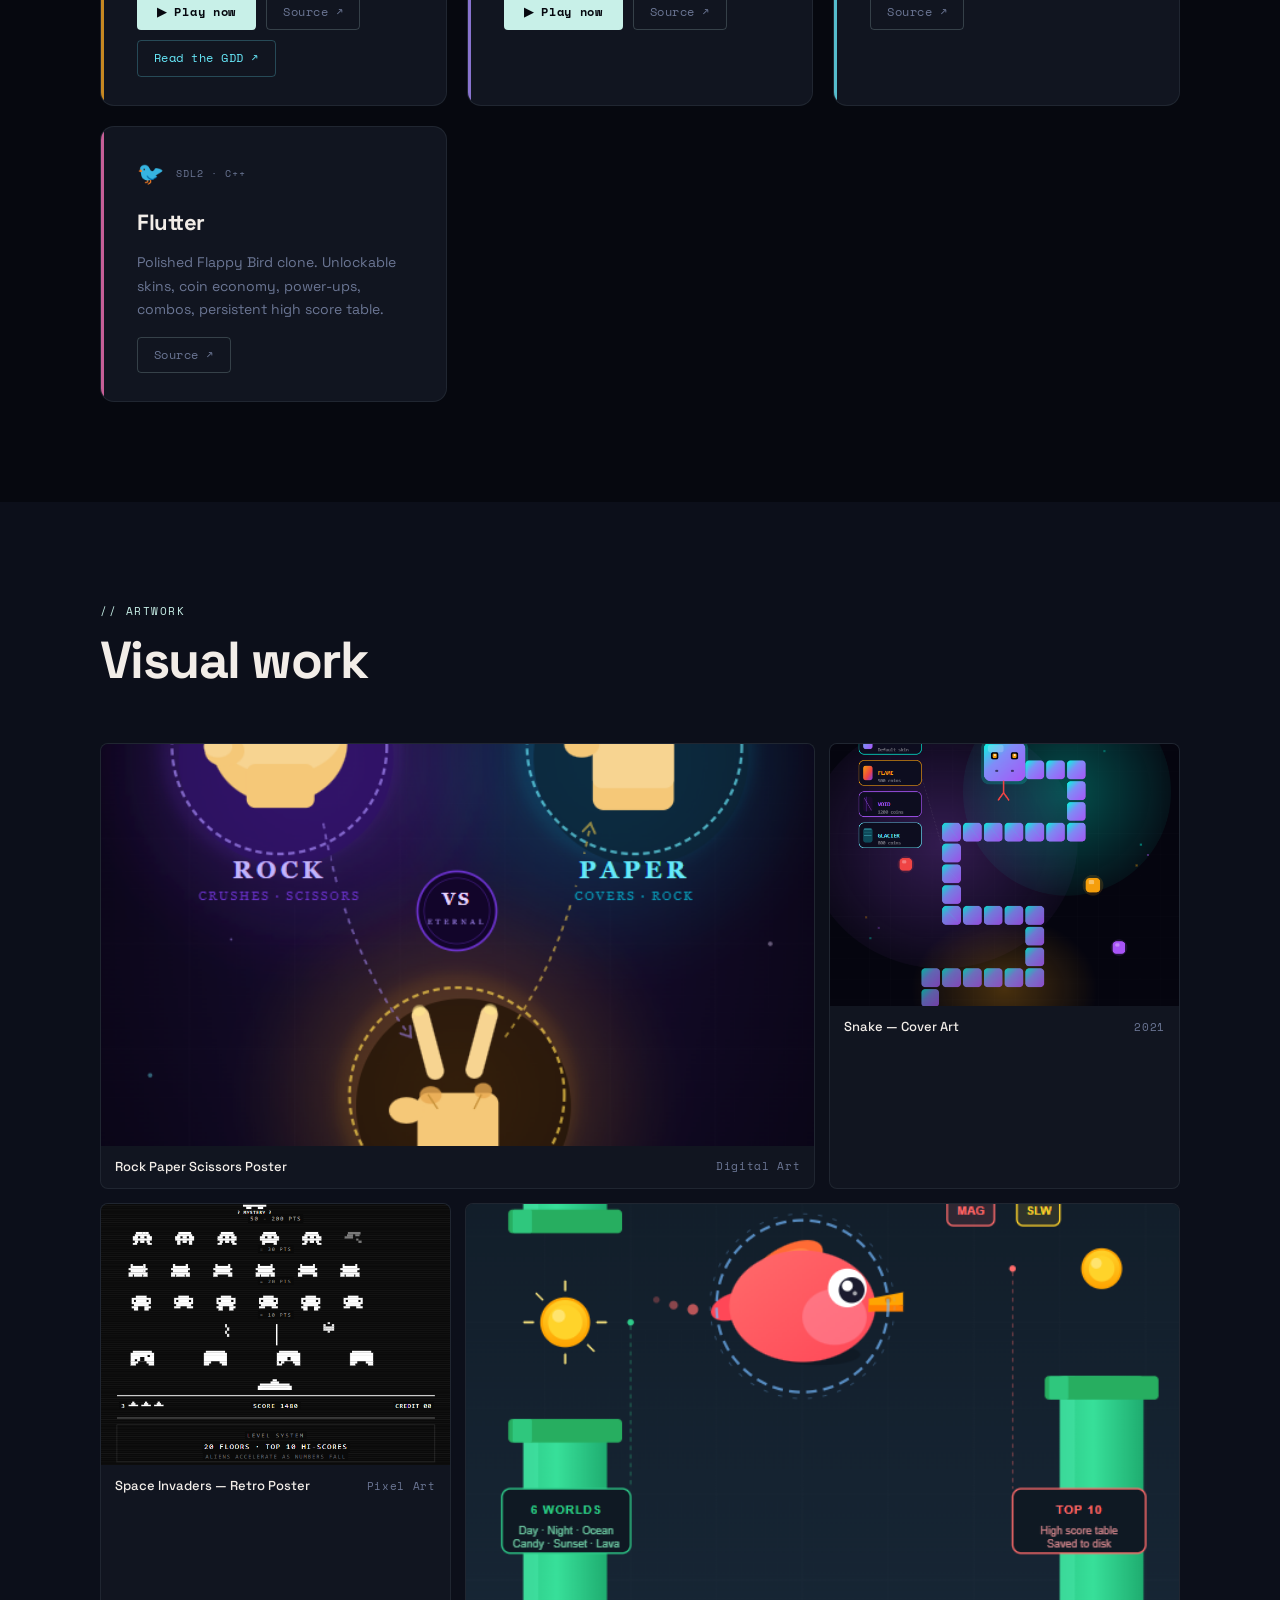
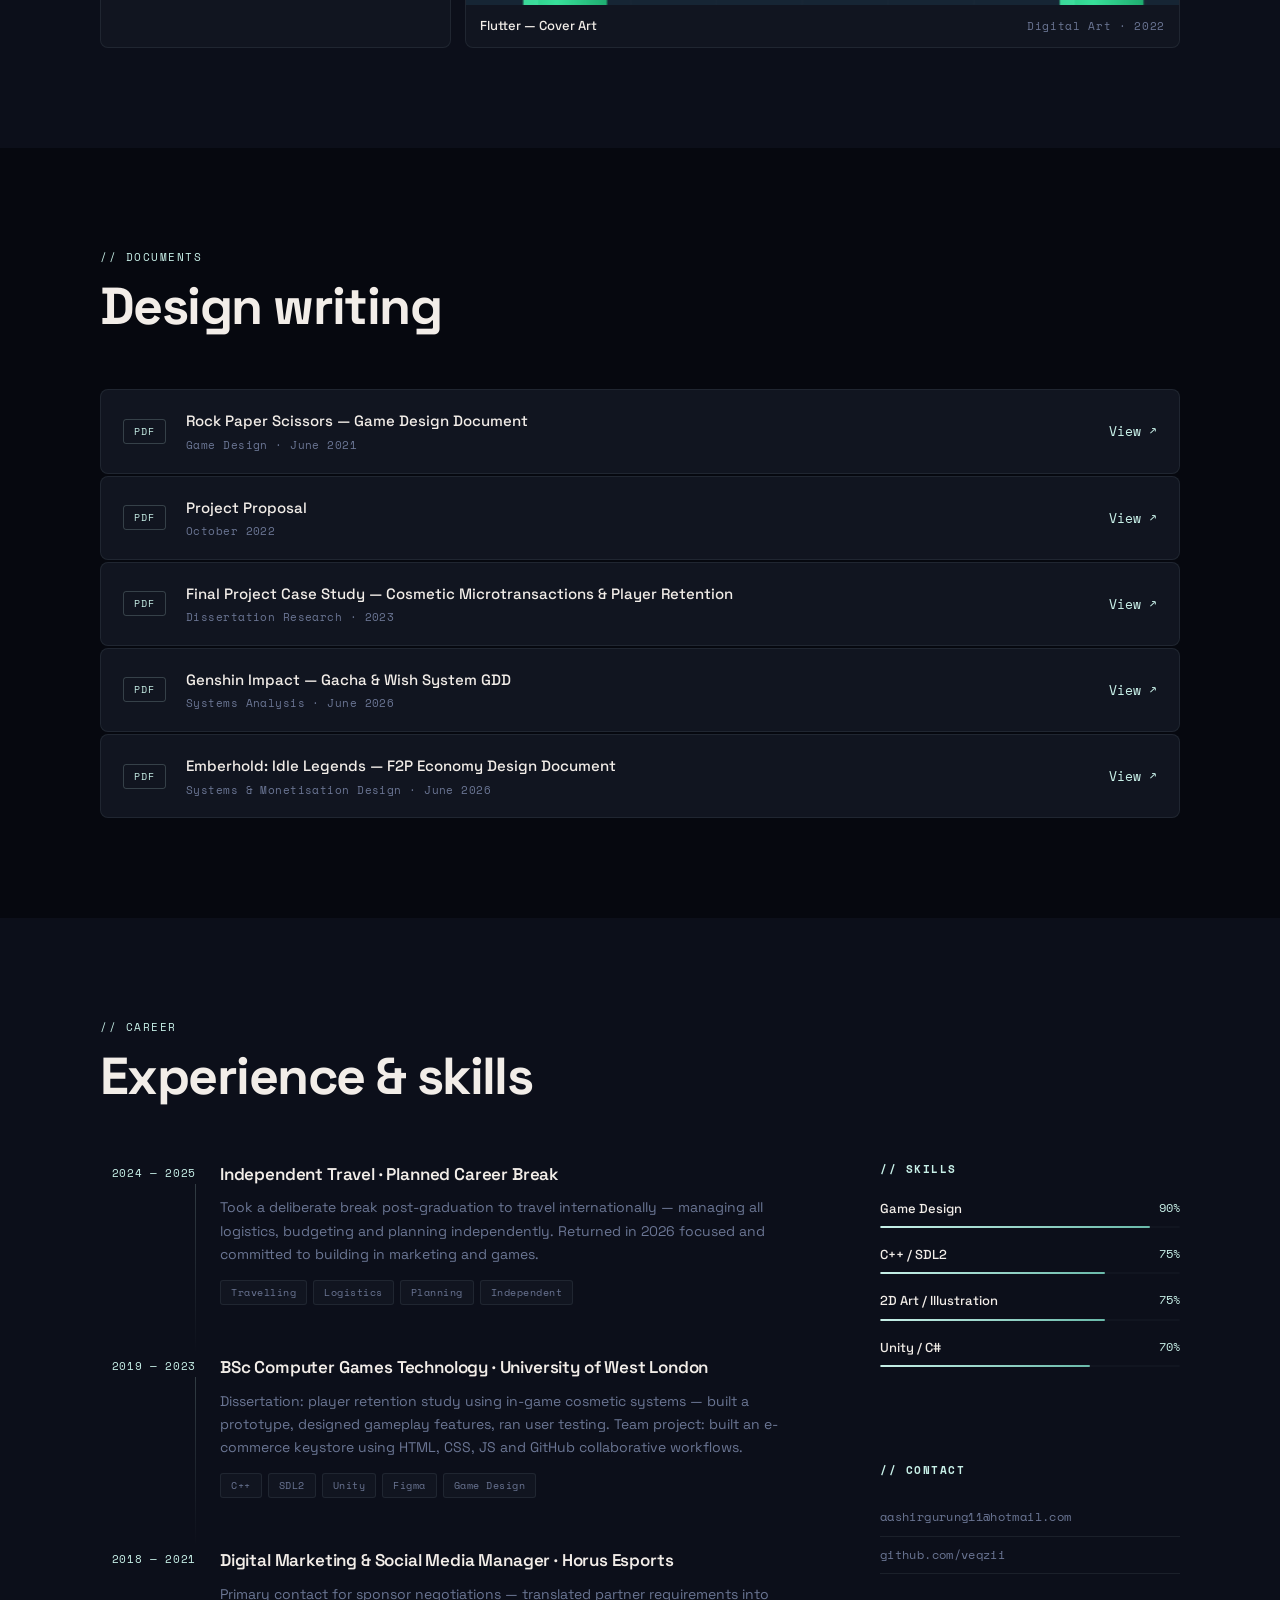
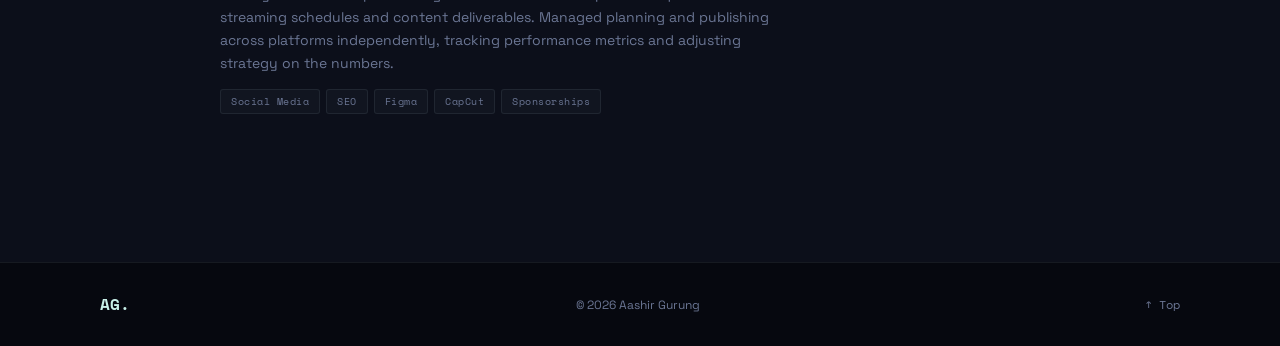
==== commit 07a9e16d: "Fix title formatting in index.html" ====
--- a/index.html
+++ b/index.html
@@ -3,7 +3,7 @@
 <head>
   <meta charset="UTF-8" />
   <meta name="viewport" content="width=device-width, initial-scale=1.0" />
-  <title>AG — Game Designer</title>
+  <title>AG - Game Designer</title>
   <link rel="stylesheet" href="style.css" />
   <link rel="preconnect" href="https://fonts.googleapis.com" />
   <link rel="preconnect" href="https://fonts.gstatic.com" crossorigin />
@@ -93,7 +93,7 @@
             <span>Cash out or carry</span>
               </div>
           <div class="card-links">
-          <a href="wishing_reels.html" class="link-play">▶ Play the slot</a>
+          <a href="Wishing Reels.html" class="link-play">▶ Play the slot</a>
           <a href="docs/Wishing_Reels_GDD.pdf" class="link-secondary link-doc" target="_blank" rel="noopener">Read the GDD ↗</a>
             </div>
             </div>
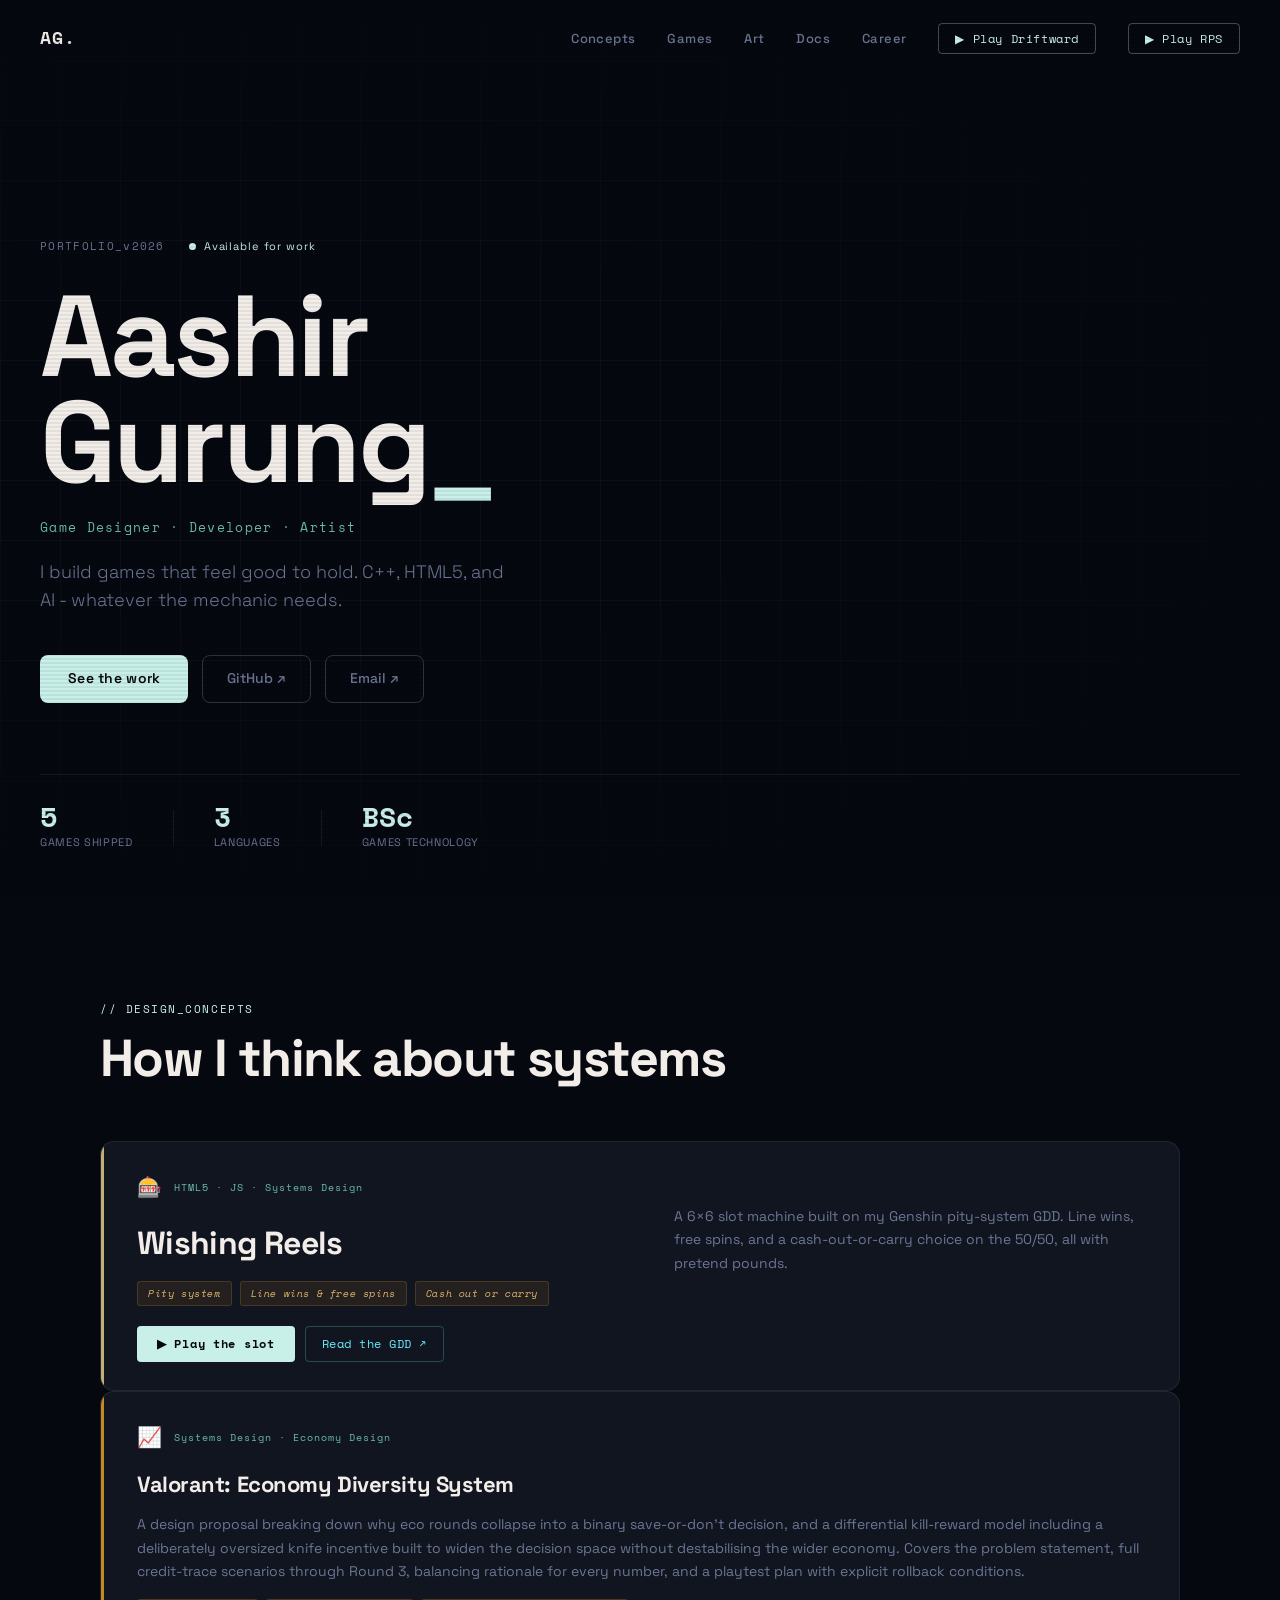
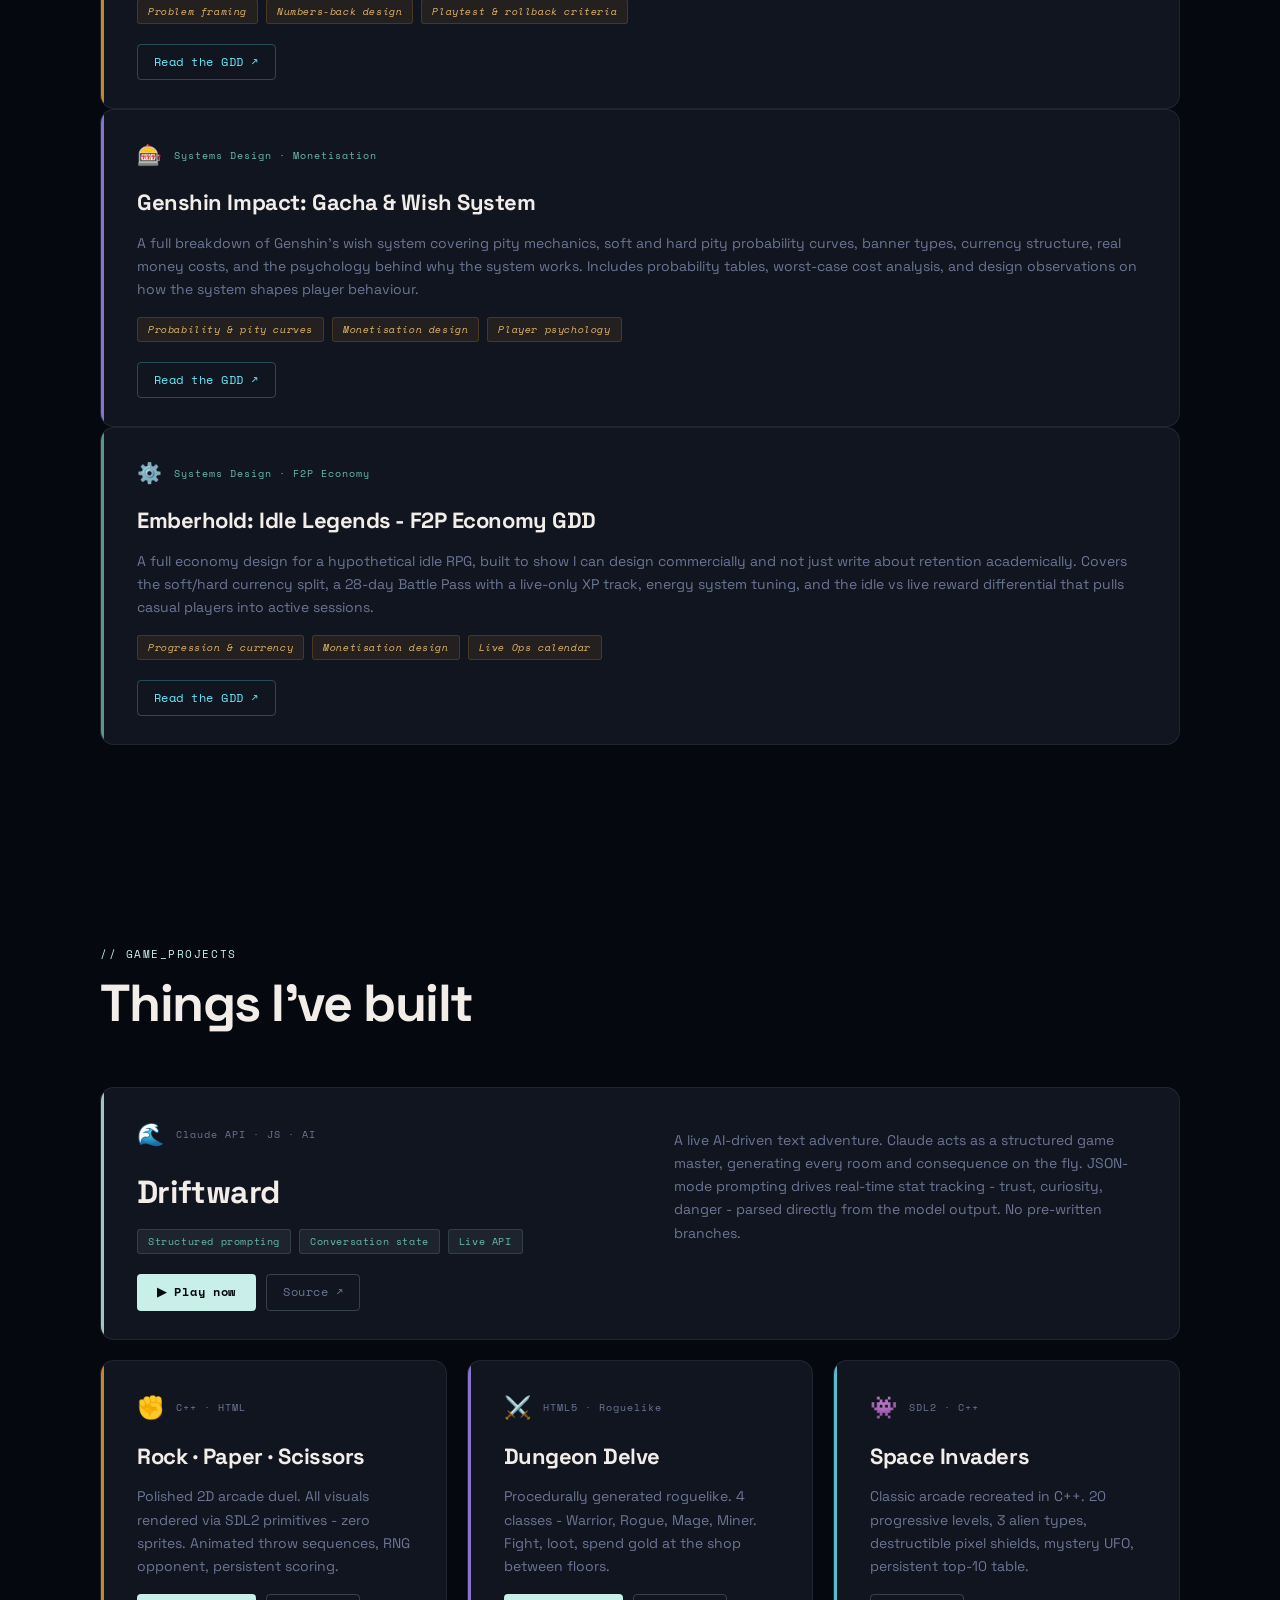
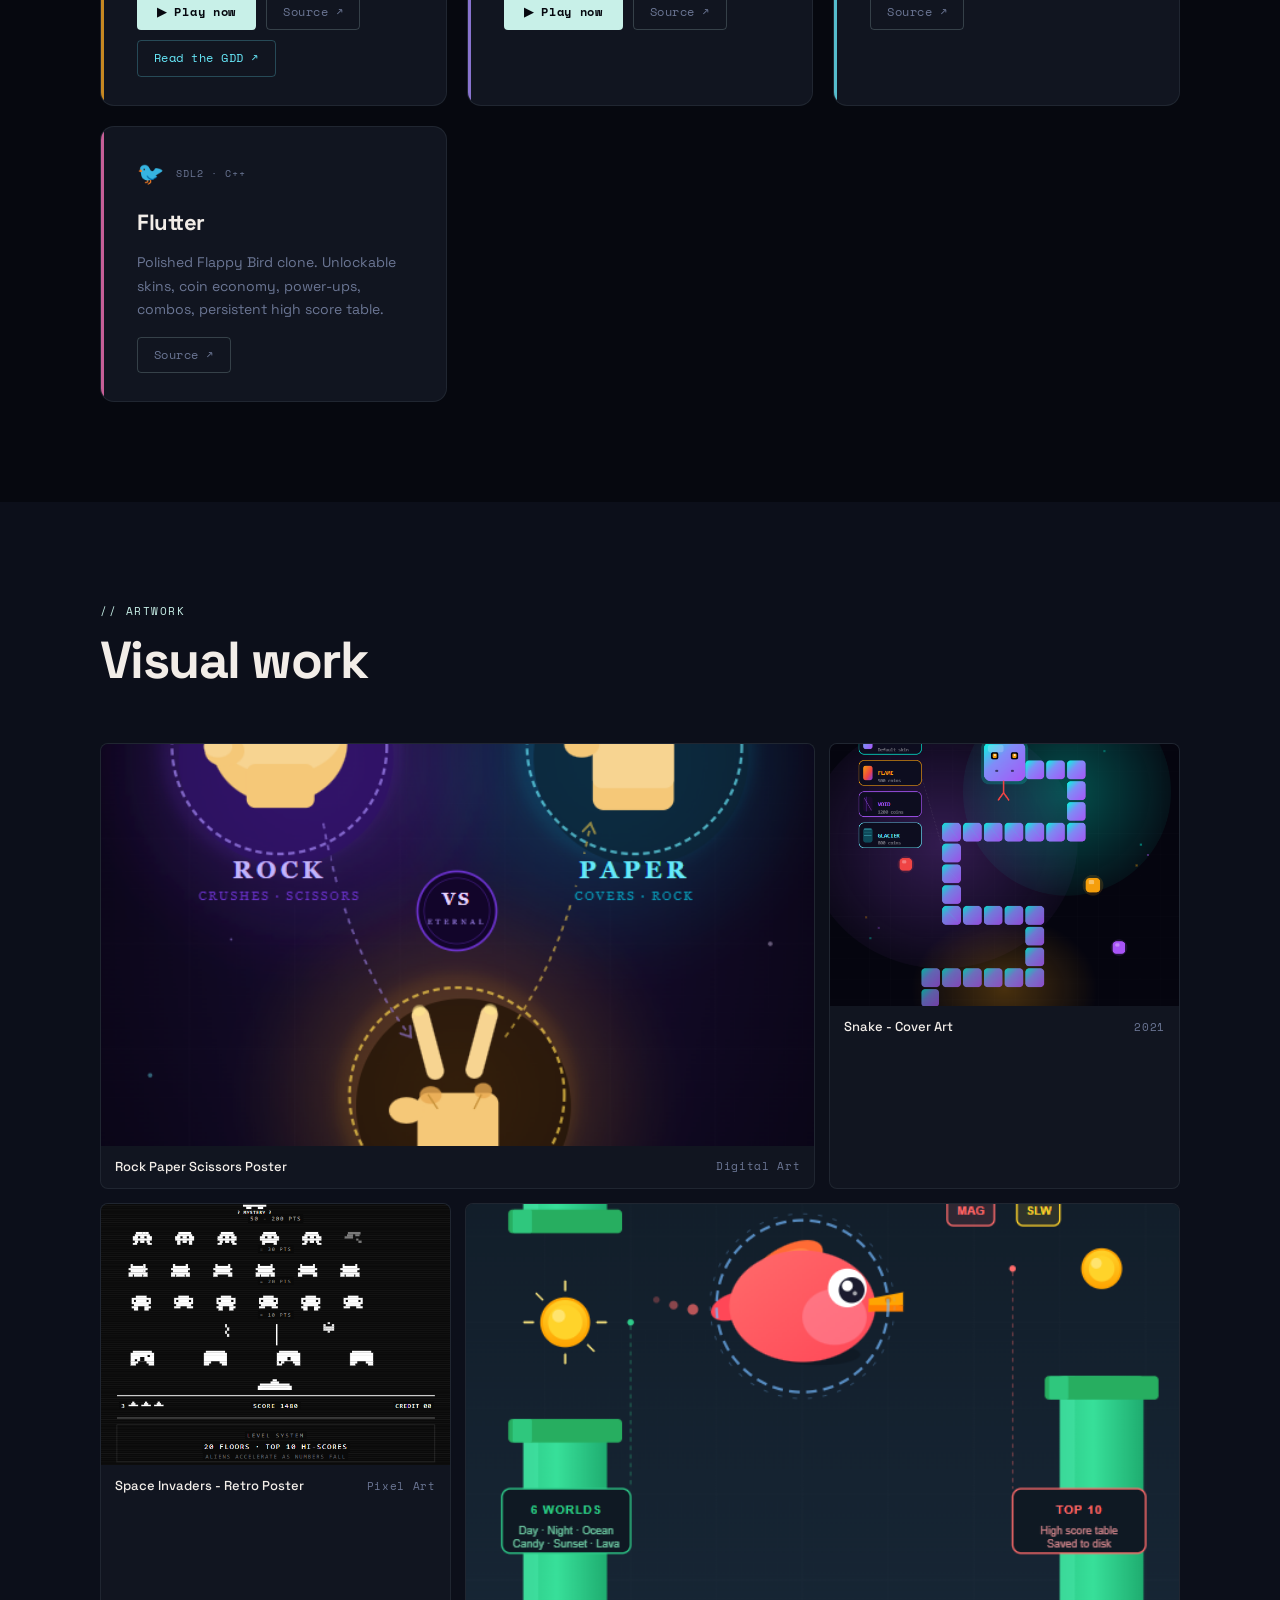
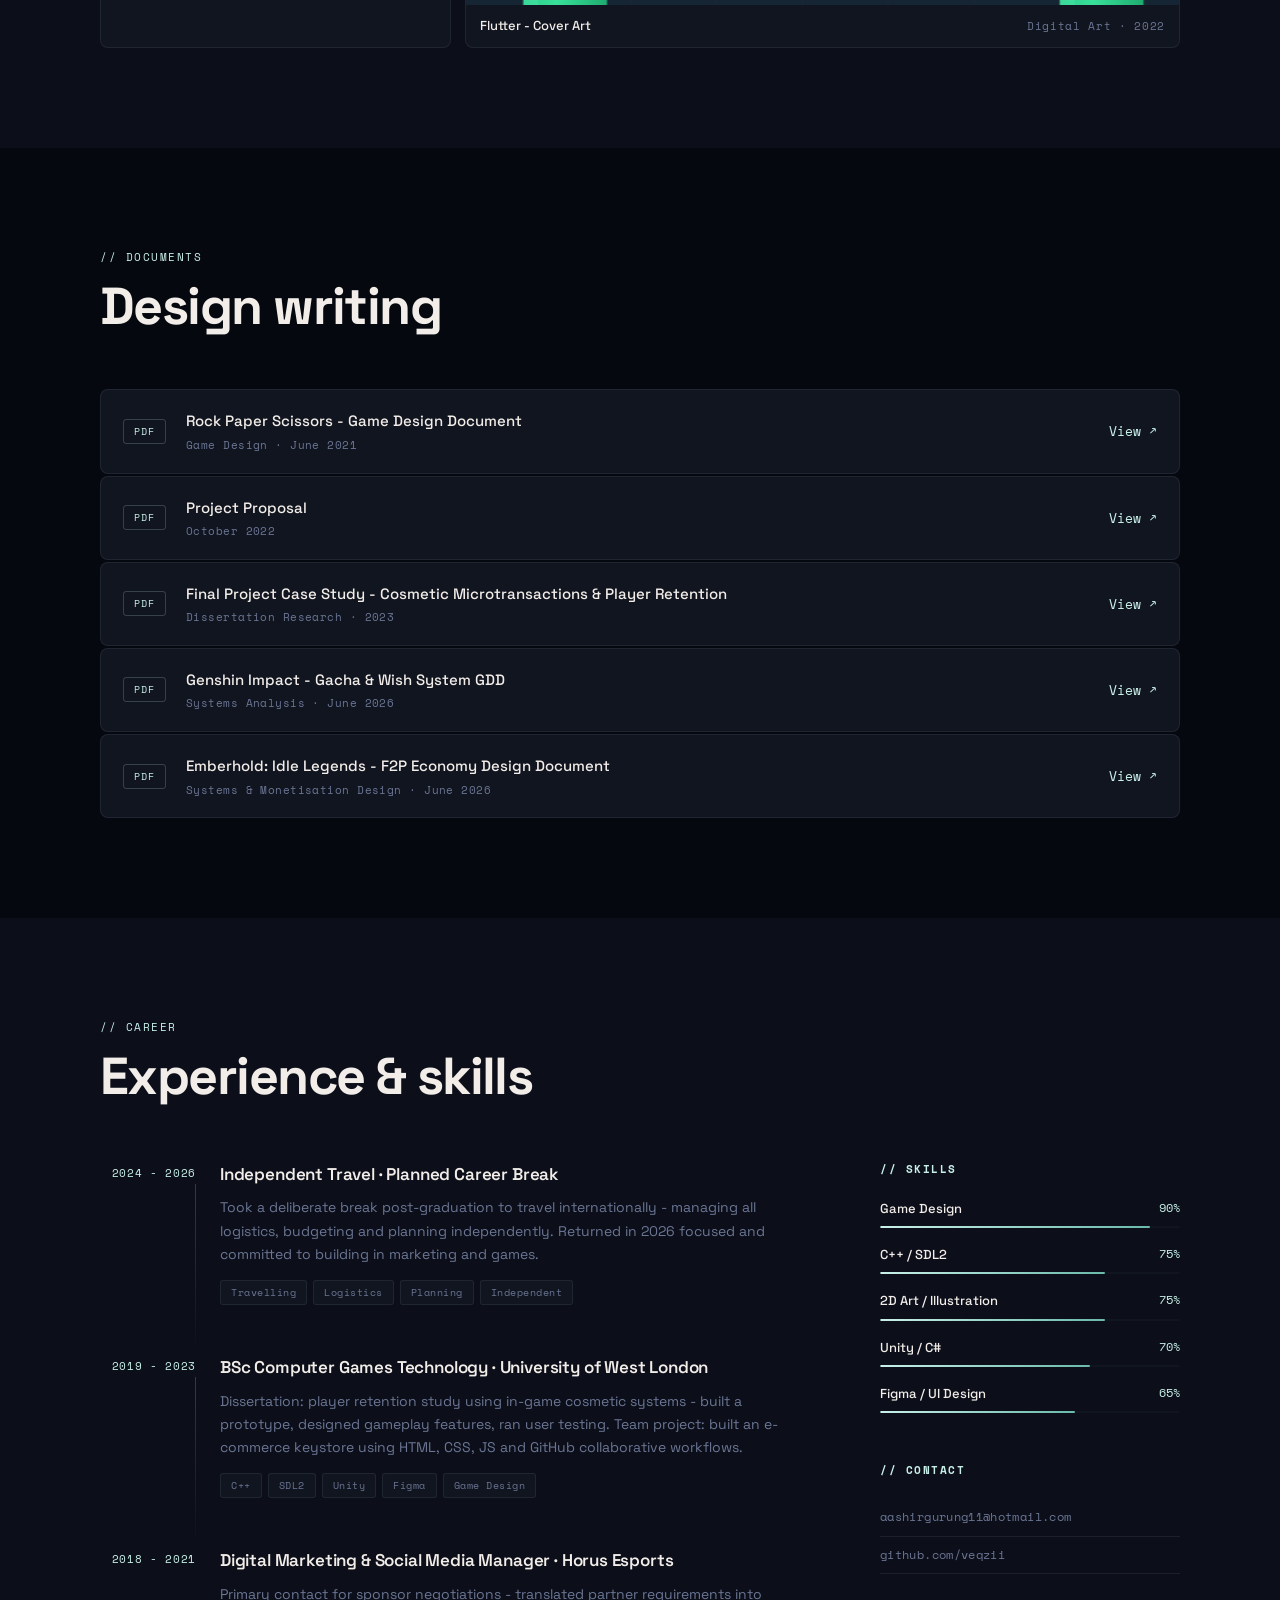
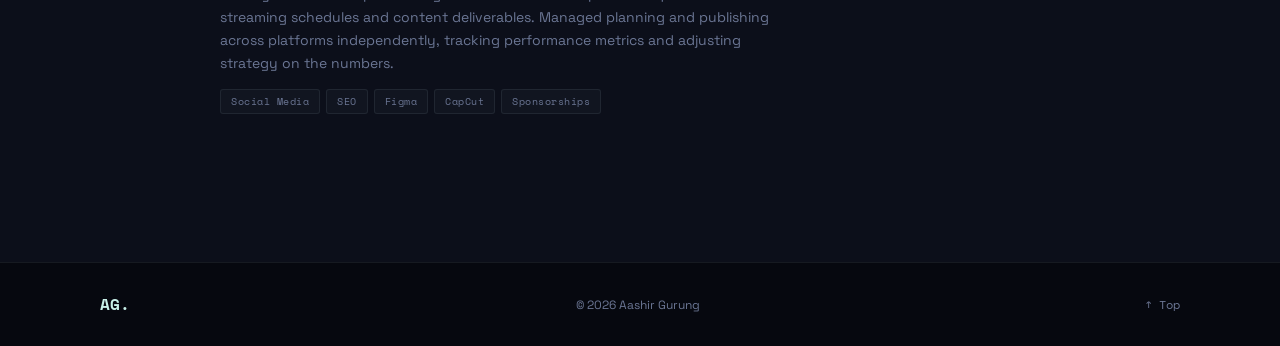
==== commit 71a7bf22: "Update index.html" ====
--- a/index.html
+++ b/index.html
@@ -43,7 +43,7 @@
         <span class="hero-name" id="heroName"></span><span class="hero-cursor" id="heroCursor">_</span>
       </h1>
       <p class="hero-role">Game Designer · Developer · Artist</p>
-      <p class="hero-bio">I build games that feel good to hold. C++, HTML5, and AI — whatever the mechanic needs.</p>
+      <p class="hero-bio">I build games that feel good to hold. C++, HTML5, and AI - whatever the mechanic needs.</p>
       <div class="hero-links">
         <a href="#games" class="btn-primary">See the work</a>
         <a href="https://github.com/veqzii" target="_blank" class="btn-ghost">GitHub ↗</a>
@@ -99,7 +99,7 @@
             </div>
             </div>
 </article>
-        <!-- VALORANT ECONOMY GDD — featured concept -->
+        <!-- VALORANT ECONOMY GDD - featured concept -->
         <article class="game-card concept-card reveal">
           <div class="card-accent" style="--accent-color: #f5a623;"></div>
           <div class="card-inner">
@@ -176,7 +176,7 @@
 
       <div class="games-grid">
 
-        <!-- DRIFTWARD — featured, top -->
+        <!-- DRIFTWARD - featured, top -->
         <article class="game-card game-card--featured reveal">
           <div class="card-accent" style="--accent-color: #c8f0e8;"></div>
           <div class="card-inner">
@@ -185,7 +185,7 @@
               <span class="card-tag mono">Claude API · JS · AI</span>
             </div>
             <h3 class="card-title">Driftward</h3>
-            <p class="card-desc">A live AI-driven text adventure. Claude acts as a structured game master, generating every room and consequence on the fly. JSON-mode prompting drives real-time stat tracking — trust, curiosity, danger — parsed directly from the model output. No pre-written branches.</p>
+            <p class="card-desc">A live AI-driven text adventure. Claude acts as a structured game master, generating every room and consequence on the fly. JSON-mode prompting drives real-time stat tracking - trust, curiosity, danger - parsed directly from the model output. No pre-written branches.</p>
             <div class="card-tech">
               <span>Structured prompting</span>
               <span>Conversation state</span>
@@ -207,7 +207,7 @@
               <span class="card-tag mono">C++ · HTML</span>
             </div>
             <h3 class="card-title">Rock · Paper · Scissors</h3>
-            <p class="card-desc">Polished 2D arcade duel. All visuals rendered via SDL2 primitives — zero sprites. Animated throw sequences, RNG opponent, persistent scoring.</p>
+            <p class="card-desc">Polished 2D arcade duel. All visuals rendered via SDL2 primitives - zero sprites. Animated throw sequences, RNG opponent, persistent scoring.</p>
             <div class="card-links">
               <a href="https://veqzii.github.io/RPS-Game/" class="link-play">▶ Play now</a>
               <a href="https://github.com/veqzii/rps-game" target="_blank" class="link-secondary">Source ↗</a>
@@ -225,7 +225,7 @@
               <span class="card-tag mono">HTML5 · Roguelike</span>
             </div>
             <h3 class="card-title">Dungeon Delve</h3>
-            <p class="card-desc">Procedurally generated roguelike. 4 classes — Warrior, Rogue, Mage, Miner. Fight, loot, spend gold at the shop between floors.</p>
+            <p class="card-desc">Procedurally generated roguelike. 4 classes - Warrior, Rogue, Mage, Miner. Fight, loot, spend gold at the shop between floors.</p>
             <div class="card-links">
               <a href="dungeon_delve.html" class="link-play">▶ Play now</a>
               <a href="https://github.com/veqzii" target="_blank" class="link-secondary">Source ↗</a>
@@ -279,32 +279,32 @@
       </header>
 
       <div class="art-grid">
-        <figure class="art-item art-item--wide reveal" onclick="openLightbox('art/rps poster.png','Rock Paper Scissors — Promotional Poster')">
+        <figure class="art-item art-item--wide reveal" onclick="openLightbox('art/rps poster.png','Rock Paper Scissors - Promotional Poster')">
           <div class="art-img-wrap">
             <img src="art/rps poster.png" alt="Rock Paper Scissors Poster" loading="lazy" />
           </div>
           <figcaption><span>Rock Paper Scissors Poster</span><span class="mono">Digital Art</span></figcaption>
         </figure>
 
-        <figure class="art-item reveal" onclick="openLightbox('art/snake-cover.png','Snake — Cover Art')">
+        <figure class="art-item reveal" onclick="openLightbox('art/snake-cover.png','Snake - Cover Art')">
           <div class="art-img-wrap">
             <img src="art/snake-cover.png" alt="Snake Cover Art" loading="lazy" />
           </div>
-          <figcaption><span>Snake — Cover Art</span><span class="mono">2021</span></figcaption>
+          <figcaption><span>Snake - Cover Art</span><span class="mono">2021</span></figcaption>
         </figure>
 
-        <figure class="art-item reveal" onclick="openLightbox('art/space-invaders-poster.png','Space Invaders — Retro Arcade Poster')">
+        <figure class="art-item reveal" onclick="openLightbox('art/space-invaders-poster.png','Space Invaders - Retro Arcade Poster')">
           <div class="art-img-wrap">
             <img src="art/space-invaders-poster.png" alt="Space Invaders Poster" loading="lazy" />
           </div>
-          <figcaption><span>Space Invaders — Retro Poster</span><span class="mono">Pixel Art</span></figcaption>
+          <figcaption><span>Space Invaders - Retro Poster</span><span class="mono">Pixel Art</span></figcaption>
         </figure>
 
-        <figure class="art-item art-item--wide reveal" onclick="openLightbox('art/flutter_game_poster.png','Flutter — Cover Art')">
+        <figure class="art-item art-item--wide reveal" onclick="openLightbox('art/flutter_game_poster.png','Flutter - Cover Art')">
           <div class="art-img-wrap">
             <img src="art/flutter_game_poster.png" alt="Flutter Cover Art" loading="lazy" />
           </div>
-          <figcaption><span>Flutter — Cover Art</span><span class="mono">Digital Art · 2022</span></figcaption>
+          <figcaption><span>Flutter - Cover Art</span><span class="mono">Digital Art · 2022</span></figcaption>
         </figure>
       </div>
     </div>
@@ -322,7 +322,7 @@
         <a href="docs/RPS_GDD.pdf" class="doc-row reveal" target="_blank" rel="noopener">
           <span class="doc-tag mono">PDF</span>
           <div class="doc-info">
-            <span class="doc-name">Rock Paper Scissors — Game Design Document</span>
+            <span class="doc-name">Rock Paper Scissors - Game Design Document</span>
             <span class="doc-meta mono">Game Design · June 2021</span>
           </div>
           <span class="doc-dl">View ↗</span>
@@ -338,7 +338,7 @@
         <a href="docs/Final_Project_Case_Study.pdf" class="doc-row reveal" target="_blank" rel="noopener">
           <span class="doc-tag mono">PDF</span>
           <div class="doc-info">
-            <span class="doc-name">Final Project Case Study — Cosmetic Microtransactions & Player Retention</span>
+            <span class="doc-name">Final Project Case Study - Cosmetic Microtransactions & Player Retention</span>
             <span class="doc-meta mono">Dissertation Research · 2023</span>
           </div>
           <span class="doc-dl">View ↗</span>
@@ -346,7 +346,7 @@
         <a href="docs/GenshinGachaSystem.pdf" class="doc-row reveal" target="_blank" rel="noopener">
           <span class="doc-tag mono">PDF</span>
           <div class="doc-info">
-            <span class="doc-name">Genshin Impact — Gacha & Wish System GDD</span>
+            <span class="doc-name">Genshin Impact - Gacha & Wish System GDD</span>
             <span class="doc-meta mono">Systems Analysis · June 2026</span>
           </div>
           <span class="doc-dl">View ↗</span>
@@ -354,7 +354,7 @@
         <a href="docs/EmberholdGDD.pdf" class="doc-row reveal" target="_blank" rel="noopener">
           <span class="doc-tag mono">PDF</span>
           <div class="doc-info">
-            <span class="doc-name">Emberhold: Idle Legends — F2P Economy Design Document</span>
+            <span class="doc-name">Emberhold: Idle Legends - F2P Economy Design Document</span>
             <span class="doc-meta mono">Systems & Monetisation Design · June 2026</span>
           </div>
           <span class="doc-dl">View ↗</span>
@@ -375,10 +375,10 @@
         <div class="timeline">
 
           <div class="tl-item reveal">
-            <div class="tl-year mono">2024 — 2025</div>
+            <div class="tl-year mono">2024 - 2026</div>
             <div class="tl-body">
               <h4 class="tl-role">Independent Travel · Planned Career Break</h4>
-              <p class="tl-desc">Took a deliberate break post-graduation to travel internationally — managing all logistics, budgeting and planning independently. Returned in 2026 focused and committed to building in marketing and games.</p>
+              <p class="tl-desc">Took a deliberate break post-graduation to travel internationally - managing all logistics, budgeting and planning independently. Returned in 2026 focused and committed to building in marketing and games.</p>
               <div class="tl-tags">
                 <span>Travelling</span><span>Logistics</span><span>Planning</span><span>Independent</span>
               </div>
@@ -386,10 +386,10 @@
           </div>
 
           <div class="tl-item reveal">
-            <div class="tl-year mono">2019 — 2023</div>
+            <div class="tl-year mono">2019 - 2023</div>
             <div class="tl-body">
               <h4 class="tl-role">BSc Computer Games Technology · University of West London</h4>
-              <p class="tl-desc">Dissertation: player retention study using in-game cosmetic systems — built a prototype, designed gameplay features, ran user testing. Team project: built an e-commerce keystore using HTML, CSS, JS and GitHub collaborative workflows.</p>
+              <p class="tl-desc">Dissertation: player retention study using in-game cosmetic systems - built a prototype, designed gameplay features, ran user testing. Team project: built an e-commerce keystore using HTML, CSS, JS and GitHub collaborative workflows.</p>
               <div class="tl-tags">
                 <span>C++</span><span>SDL2</span><span>Unity</span><span>Figma</span><span>Game Design</span>
               </div>
@@ -397,10 +397,10 @@
           </div>
 
           <div class="tl-item reveal">
-            <div class="tl-year mono">2018 — 2021</div>
+            <div class="tl-year mono">2018 - 2021</div>
             <div class="tl-body">
               <h4 class="tl-role">Digital Marketing & Social Media Manager · Horus Esports</h4>
-              <p class="tl-desc">Primary contact for sponsor negotiations — translated partner requirements into streaming schedules and content deliverables. Managed planning and publishing across platforms independently, tracking performance metrics and adjusting strategy on the numbers.</p>
+              <p class="tl-desc">Primary contact for sponsor negotiations - translated partner requirements into streaming schedules and content deliverables. Managed planning and publishing across platforms independently, tracking performance metrics and adjusting strategy on the numbers.</p>
               <div class="tl-tags">
                 <span>Social Media</span><span>SEO</span><span>Figma</span><span>CapCut</span><span>Sponsorships</span>
               </div>
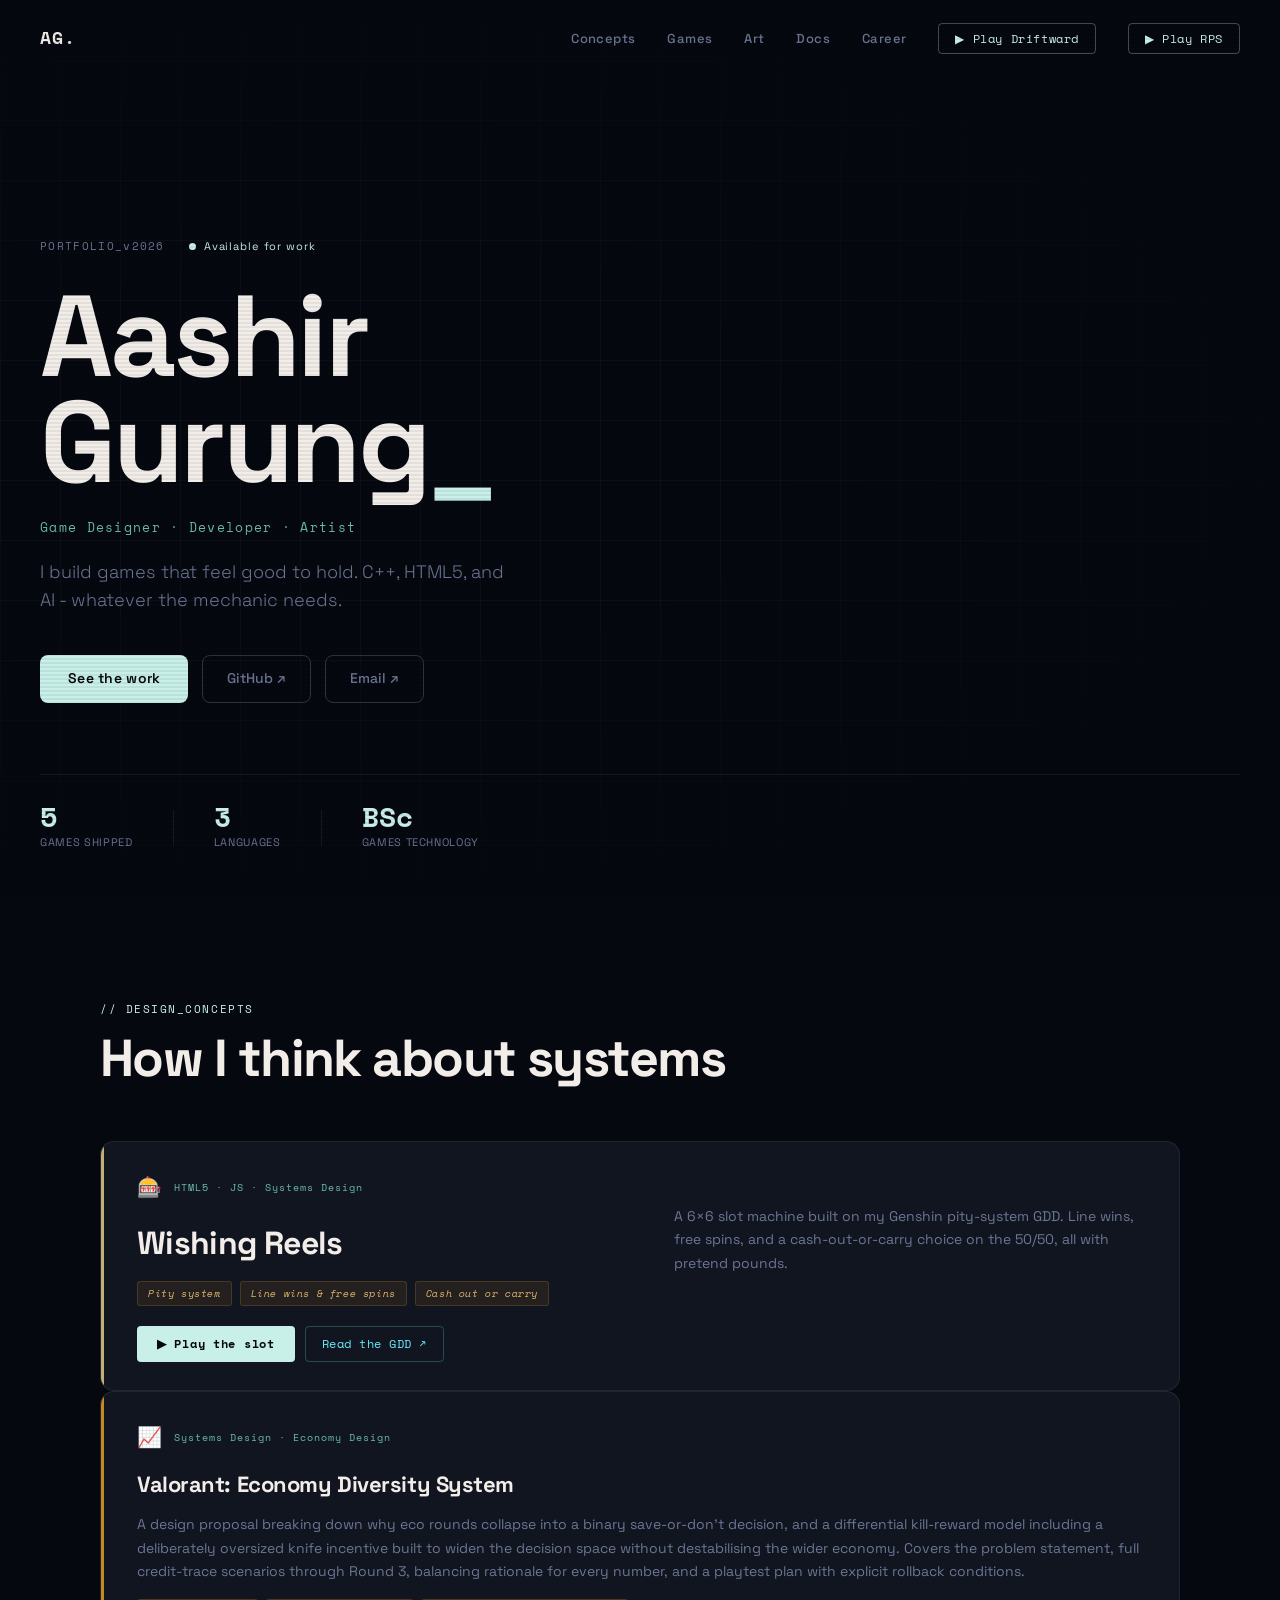
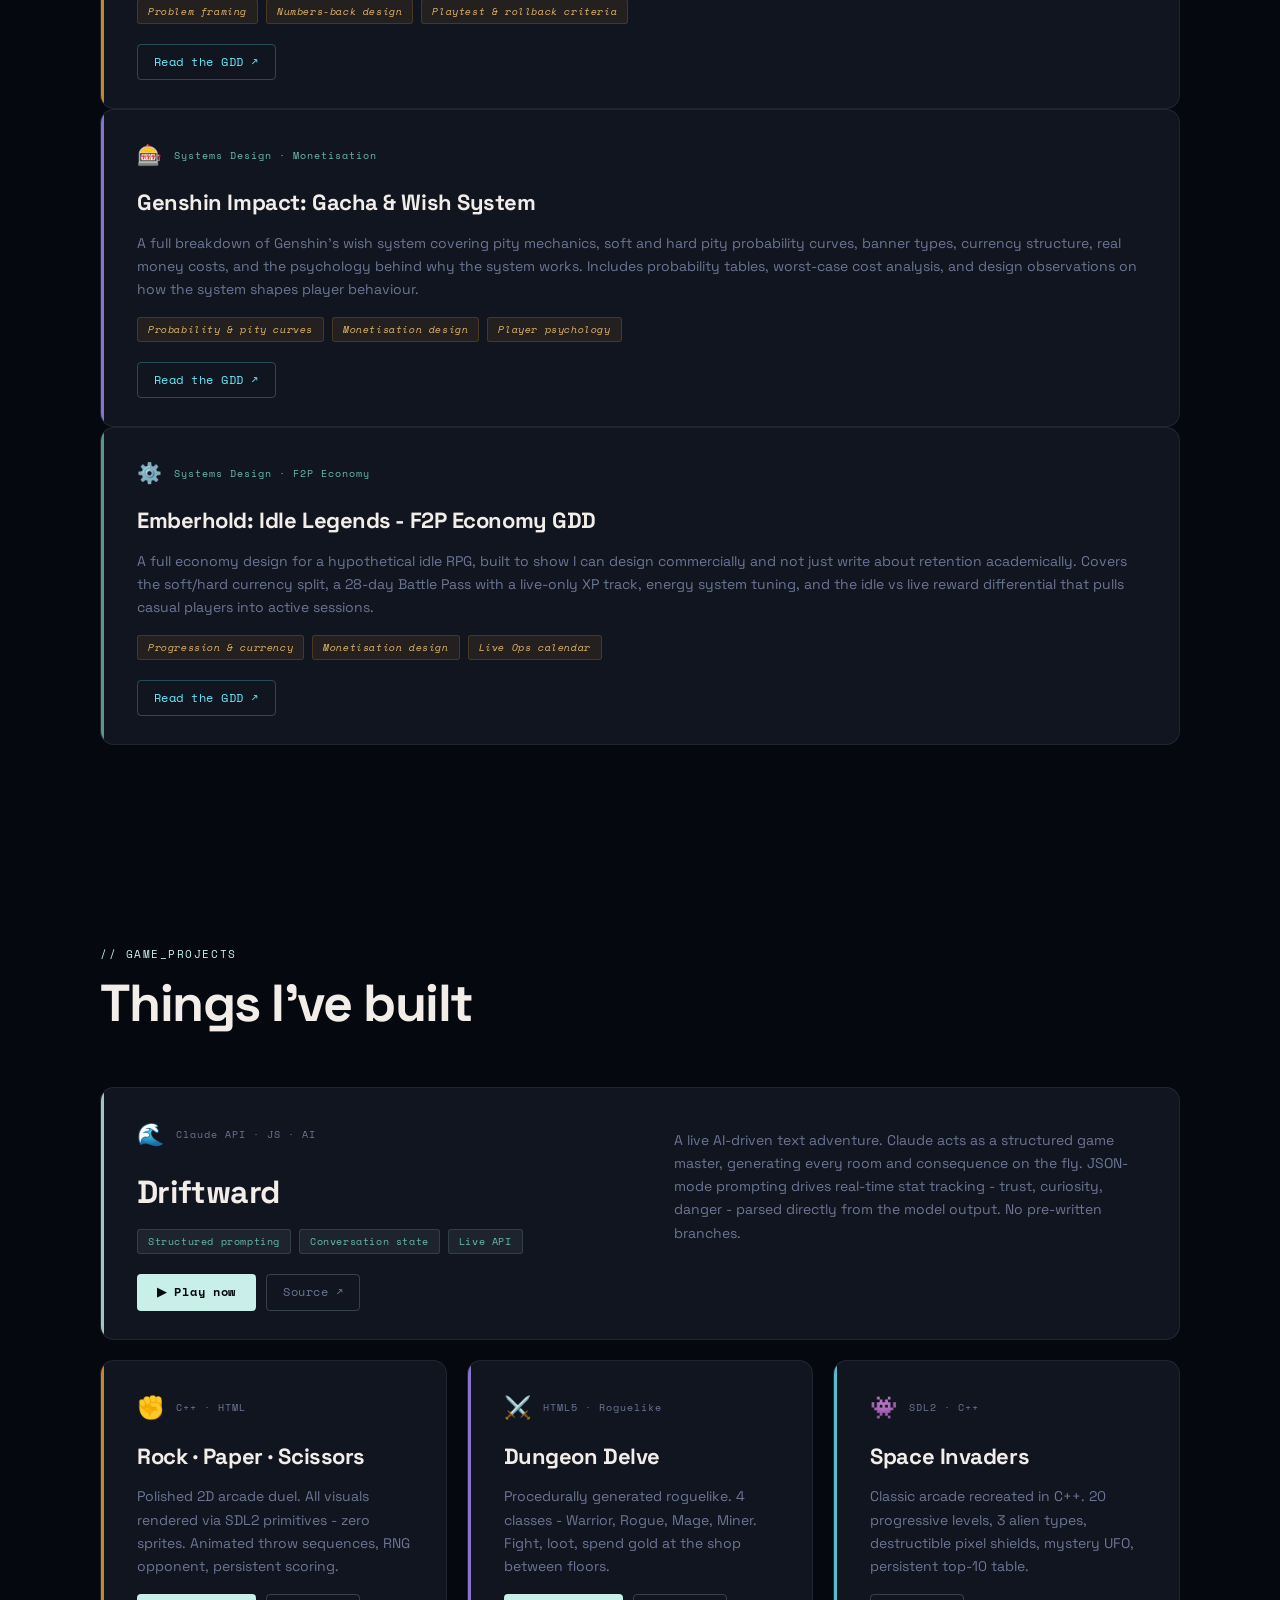
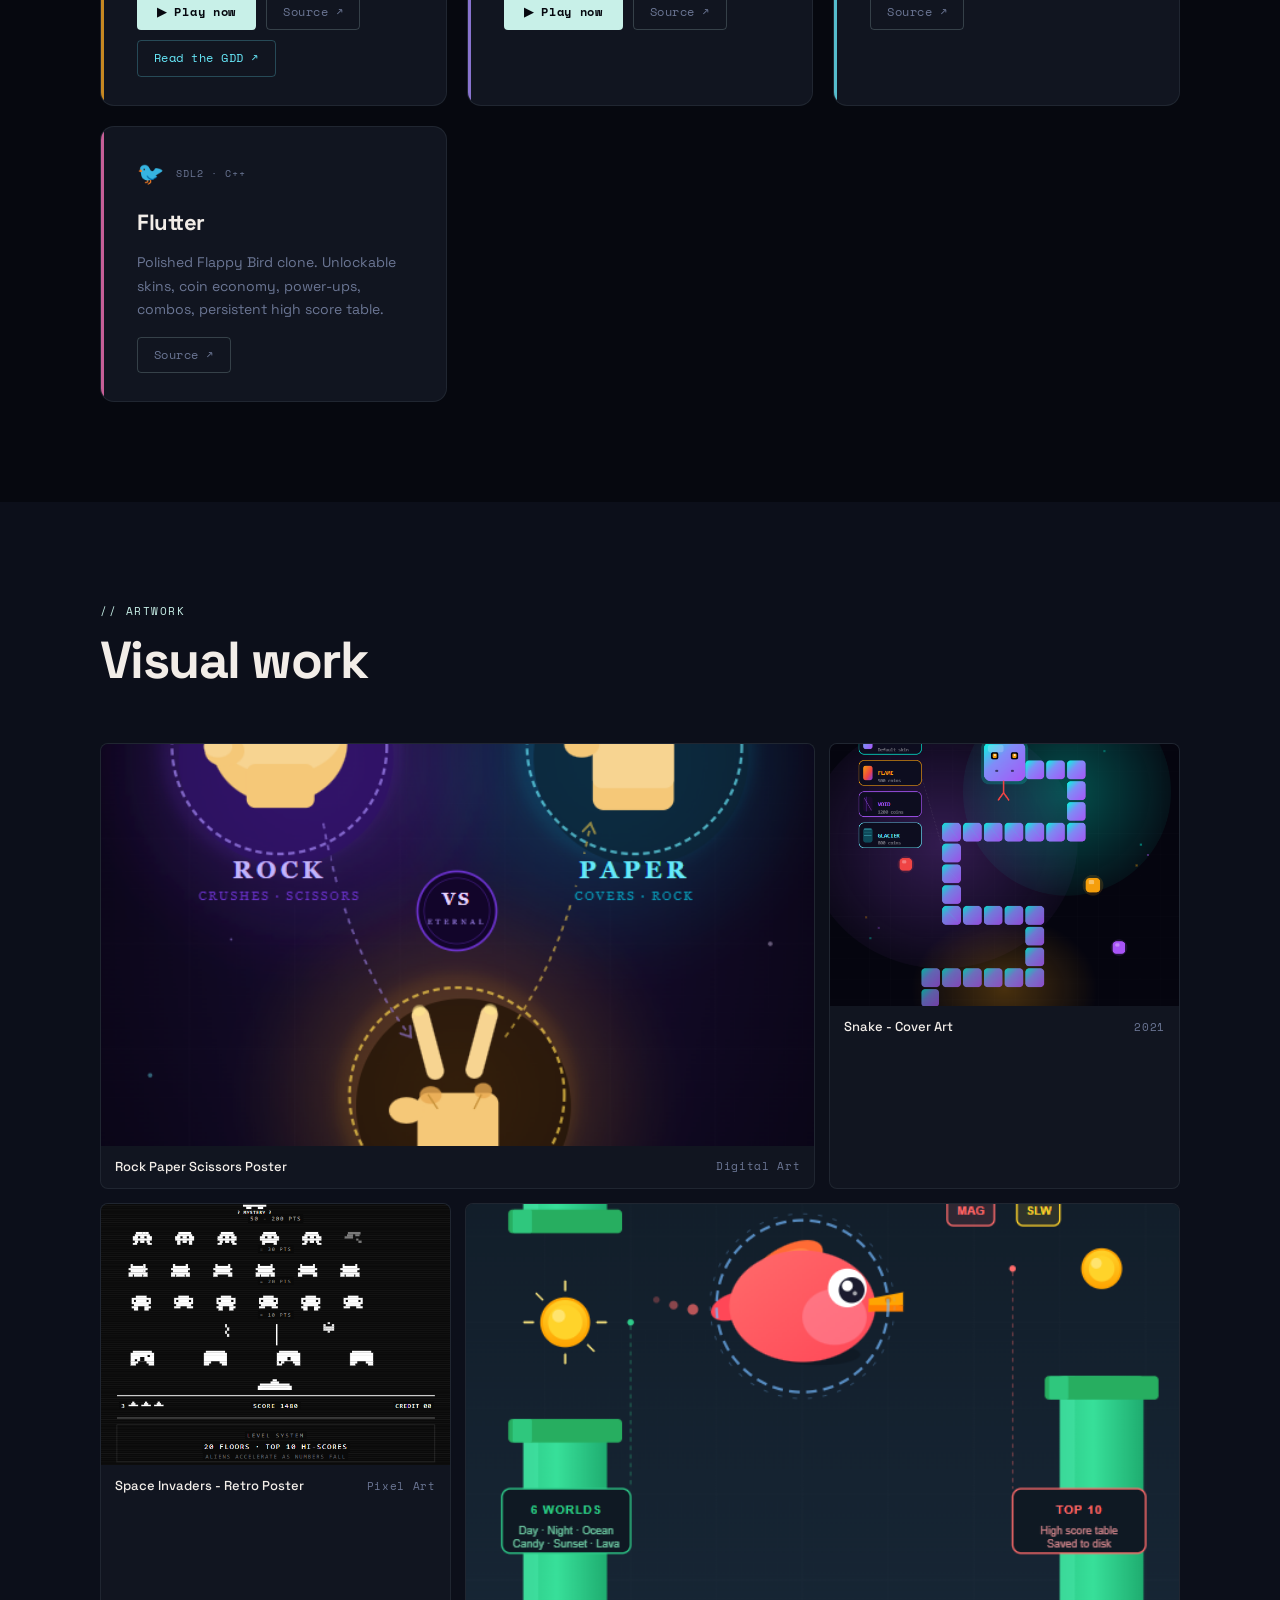
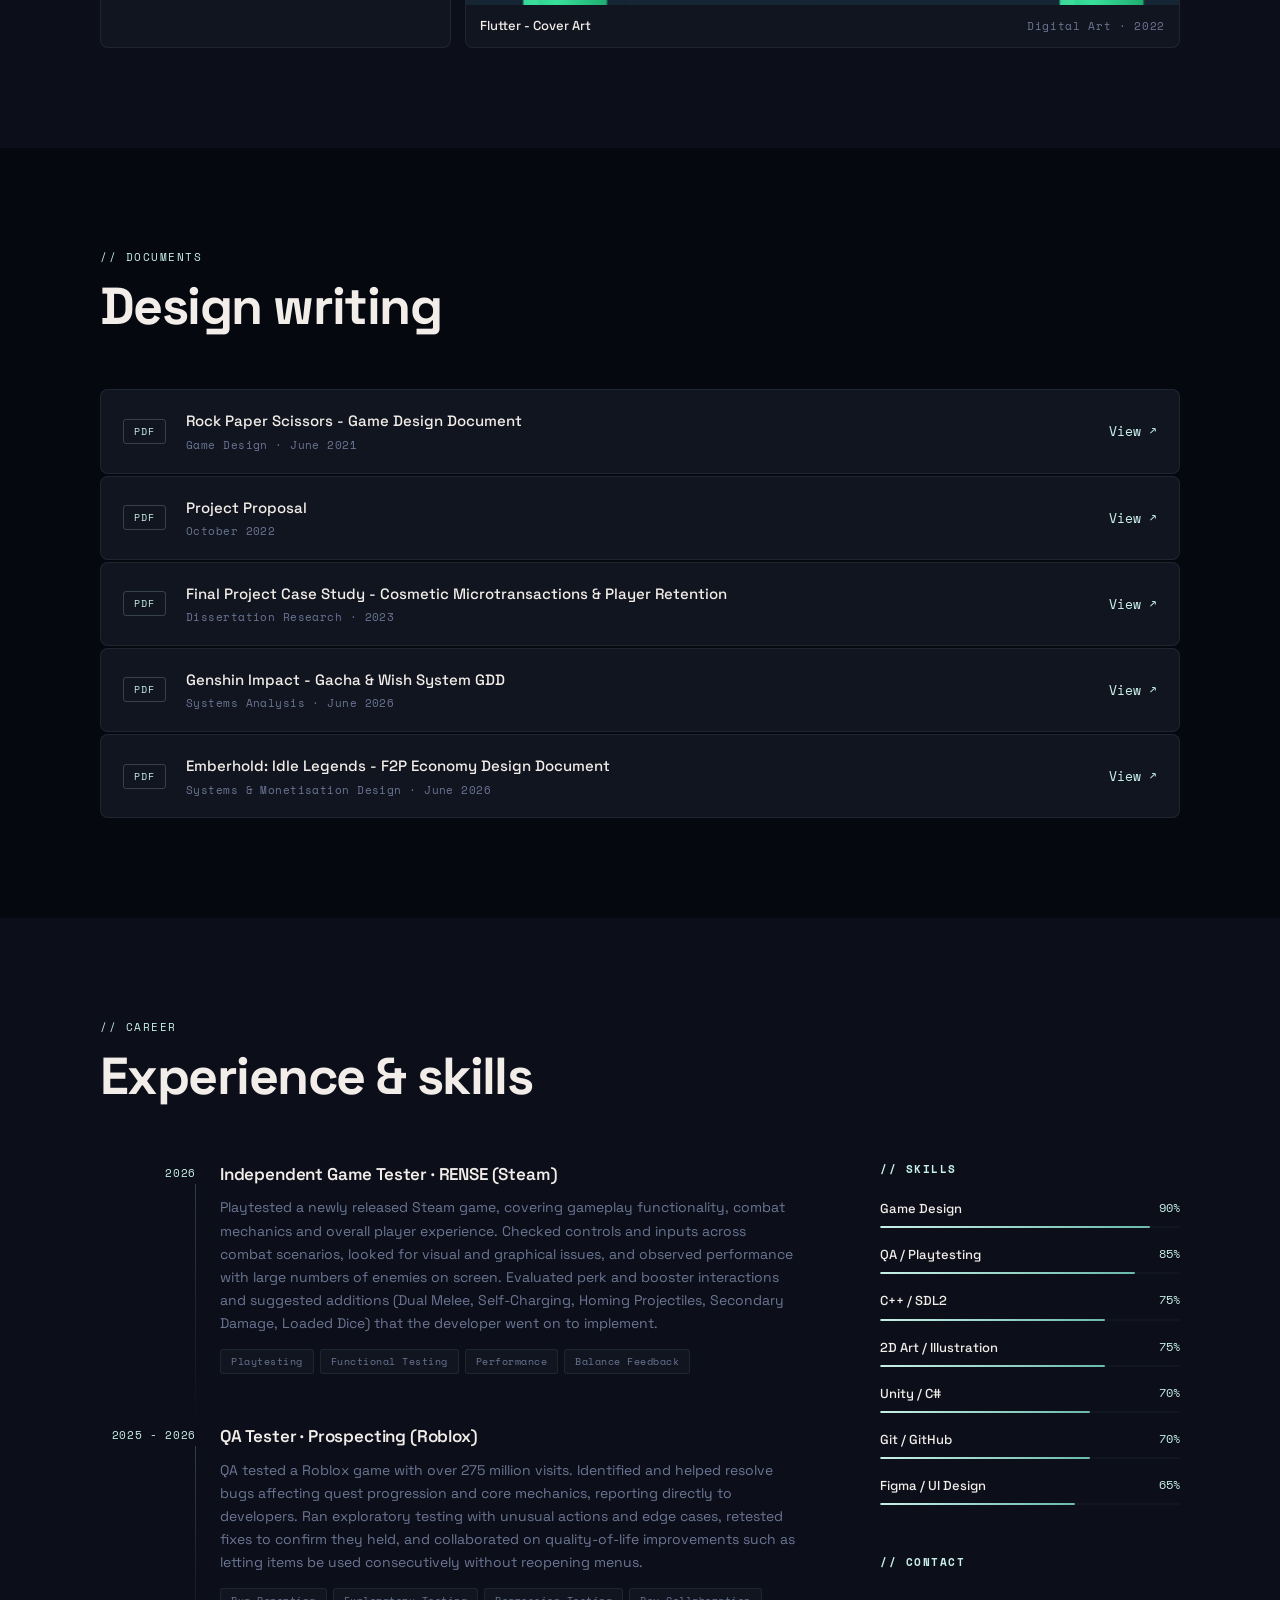
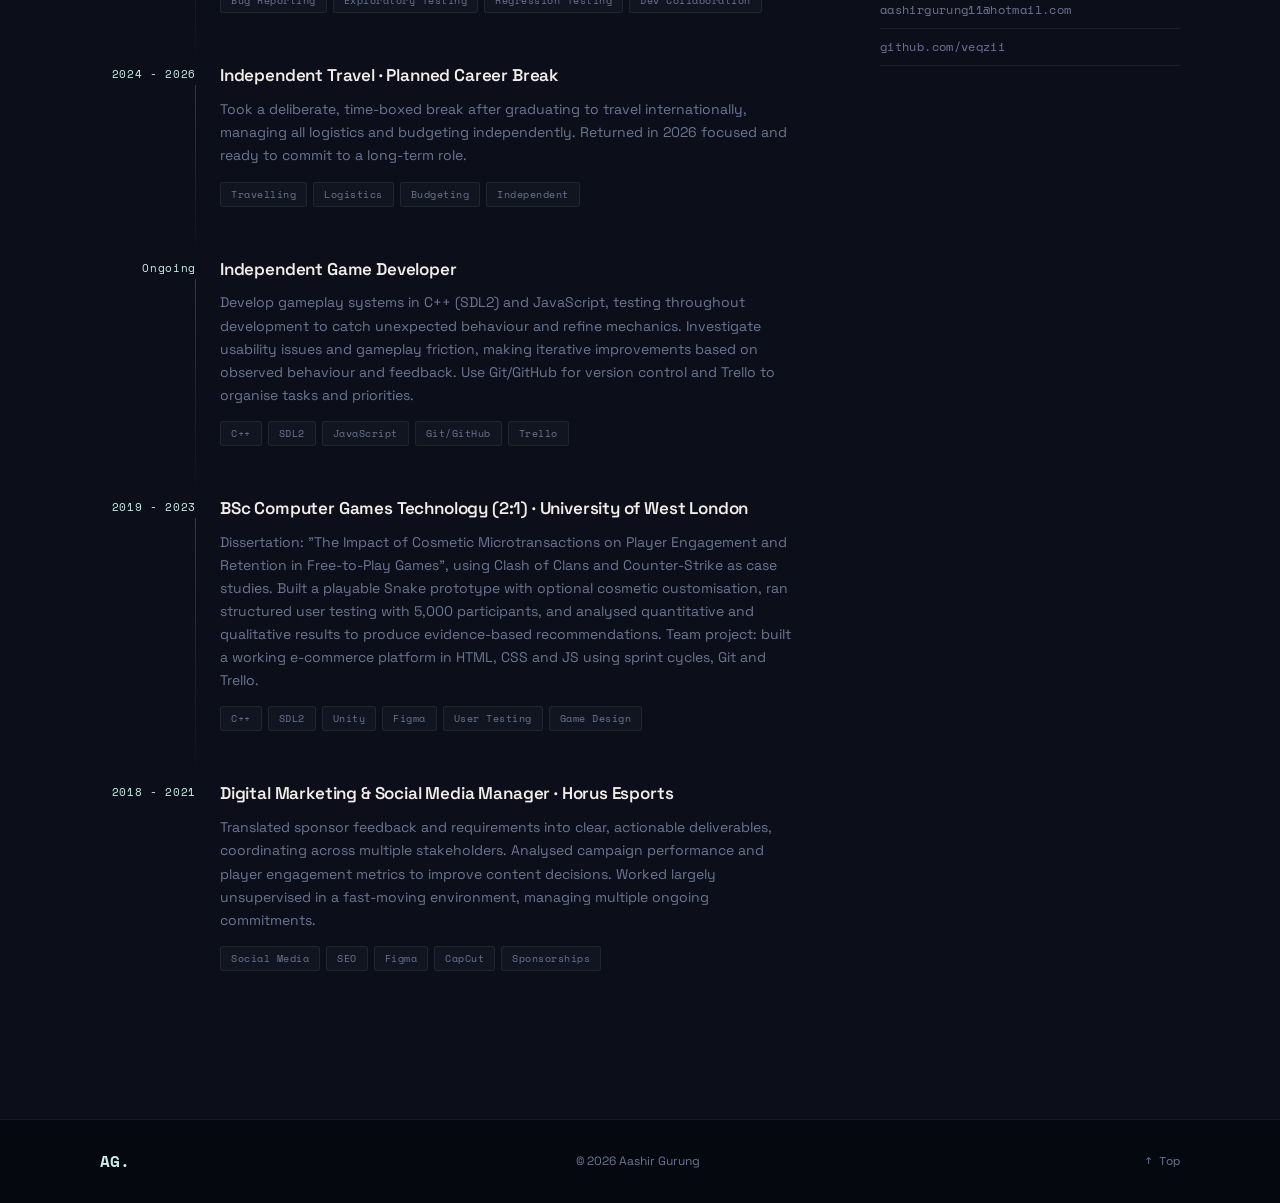
==== commit 5b7b3475: "Revise career section with updated roles and descriptions Updated career section with new roles and " ====
--- a/index.html
+++ b/index.html
@@ -363,7 +363,7 @@
     </div>
   </section>
 
-  <!-- CAREER -->
+<!-- CAREER -->
   <section class="section section--alt" id="career">
     <div class="container">
       <header class="section-head">
@@ -375,12 +375,45 @@
         <div class="timeline">
 
           <div class="tl-item reveal">
+            <div class="tl-year mono">2026</div>
+            <div class="tl-body">
+              <h4 class="tl-role">Independent Game Tester · RENSE (Steam)</h4>
+              <p class="tl-desc">Playtested a newly released Steam game, covering gameplay functionality, combat mechanics and overall player experience. Checked controls and inputs across combat scenarios, looked for visual and graphical issues, and observed performance with large numbers of enemies on screen. Evaluated perk and booster interactions and suggested additions (Dual Melee, Self-Charging, Homing Projectiles, Secondary Damage, Loaded Dice) that the developer went on to implement.</p>
+              <div class="tl-tags">
+                <span>Playtesting</span><span>Functional Testing</span><span>Performance</span><span>Balance Feedback</span>
+              </div>
+            </div>
+          </div>
+
+          <div class="tl-item reveal">
+            <div class="tl-year mono">2025 - 2026</div>
+            <div class="tl-body">
+              <h4 class="tl-role">QA Tester · Prospecting (Roblox)</h4>
+              <p class="tl-desc">QA tested a Roblox game with over 275 million visits. Identified and helped resolve bugs affecting quest progression and core mechanics, reporting directly to developers. Ran exploratory testing with unusual actions and edge cases, retested fixes to confirm they held, and collaborated on quality-of-life improvements such as letting items be used consecutively without reopening menus.</p>
+              <div class="tl-tags">
+                <span>Bug Reporting</span><span>Exploratory Testing</span><span>Regression Testing</span><span>Dev Collaboration</span>
+              </div>
+            </div>
+          </div>
+
+          <div class="tl-item reveal">
             <div class="tl-year mono">2024 - 2026</div>
             <div class="tl-body">
               <h4 class="tl-role">Independent Travel · Planned Career Break</h4>
-              <p class="tl-desc">Took a deliberate break post-graduation to travel internationally - managing all logistics, budgeting and planning independently. Returned in 2026 focused and committed to building in marketing and games.</p>
+              <p class="tl-desc">Took a deliberate, time-boxed break after graduating to travel internationally, managing all logistics and budgeting independently. Returned in 2026 focused and ready to commit to a long-term role.</p>
               <div class="tl-tags">
-                <span>Travelling</span><span>Logistics</span><span>Planning</span><span>Independent</span>
+                <span>Travelling</span><span>Logistics</span><span>Budgeting</span><span>Independent</span>
+              </div>
+            </div>
+          </div>
+
+          <div class="tl-item reveal">
+            <div class="tl-year mono">Ongoing</div>
+            <div class="tl-body">
+              <h4 class="tl-role">Independent Game Developer</h4>
+              <p class="tl-desc">Develop gameplay systems in C++ (SDL2) and JavaScript, testing throughout development to catch unexpected behaviour and refine mechanics. Investigate usability issues and gameplay friction, making iterative improvements based on observed behaviour and feedback. Use Git/GitHub for version control and Trello to organise tasks and priorities.</p>
+              <div class="tl-tags">
+                <span>C++</span><span>SDL2</span><span>JavaScript</span><span>Git/GitHub</span><span>Trello</span>
               </div>
             </div>
           </div>
@@ -388,10 +421,10 @@
           <div class="tl-item reveal">
             <div class="tl-year mono">2019 - 2023</div>
             <div class="tl-body">
-              <h4 class="tl-role">BSc Computer Games Technology · University of West London</h4>
-              <p class="tl-desc">Dissertation: player retention study using in-game cosmetic systems - built a prototype, designed gameplay features, ran user testing. Team project: built an e-commerce keystore using HTML, CSS, JS and GitHub collaborative workflows.</p>
+              <h4 class="tl-role">BSc Computer Games Technology (2:1) · University of West London</h4>
+              <p class="tl-desc">Dissertation: "The Impact of Cosmetic Microtransactions on Player Engagement and Retention in Free-to-Play Games", using Clash of Clans and Counter-Strike as case studies. Built a playable Snake prototype with optional cosmetic customisation, ran structured user testing with 5,000 participants, and analysed quantitative and qualitative results to produce evidence-based recommendations. Team project: built a working e-commerce platform in HTML, CSS and JS using sprint cycles, Git and Trello.</p>
               <div class="tl-tags">
-                <span>C++</span><span>SDL2</span><span>Unity</span><span>Figma</span><span>Game Design</span>
+                <span>C++</span><span>SDL2</span><span>Unity</span><span>Figma</span><span>User Testing</span><span>Game Design</span>
               </div>
             </div>
           </div>
@@ -400,7 +433,7 @@
             <div class="tl-year mono">2018 - 2021</div>
             <div class="tl-body">
               <h4 class="tl-role">Digital Marketing & Social Media Manager · Horus Esports</h4>
-              <p class="tl-desc">Primary contact for sponsor negotiations - translated partner requirements into streaming schedules and content deliverables. Managed planning and publishing across platforms independently, tracking performance metrics and adjusting strategy on the numbers.</p>
+              <p class="tl-desc">Translated sponsor feedback and requirements into clear, actionable deliverables, coordinating across multiple stakeholders. Analysed campaign performance and player engagement metrics to improve content decisions. Worked largely unsupervised in a fast-moving environment, managing multiple ongoing commitments.</p>
               <div class="tl-tags">
                 <span>Social Media</span><span>SEO</span><span>Figma</span><span>CapCut</span><span>Sponsorships</span>
               </div>
@@ -418,6 +451,10 @@
                 <div class="skill-bar"><div class="skill-fill" style="--w:90%"></div></div>
               </div>
               <div class="skill-item reveal">
+                <div class="skill-top"><span>QA / Playtesting</span><span class="mono">85%</span></div>
+                <div class="skill-bar"><div class="skill-fill" style="--w:85%"></div></div>
+              </div>
+              <div class="skill-item reveal">
                 <div class="skill-top"><span>C++ / SDL2</span><span class="mono">75%</span></div>
                 <div class="skill-bar"><div class="skill-fill" style="--w:75%"></div></div>
               </div>
@@ -427,6 +464,10 @@
               </div>
               <div class="skill-item reveal">
                 <div class="skill-top"><span>Unity / C#</span><span class="mono">70%</span></div>
+                <div class="skill-bar"><div class="skill-fill" style="--w:70%"></div></div>
+              </div>
+              <div class="skill-item reveal">
+                <div class="skill-top"><span>Git / GitHub</span><span class="mono">70%</span></div>
                 <div class="skill-bar"><div class="skill-fill" style="--w:70%"></div></div>
               </div>
               <div class="skill-item reveal">
